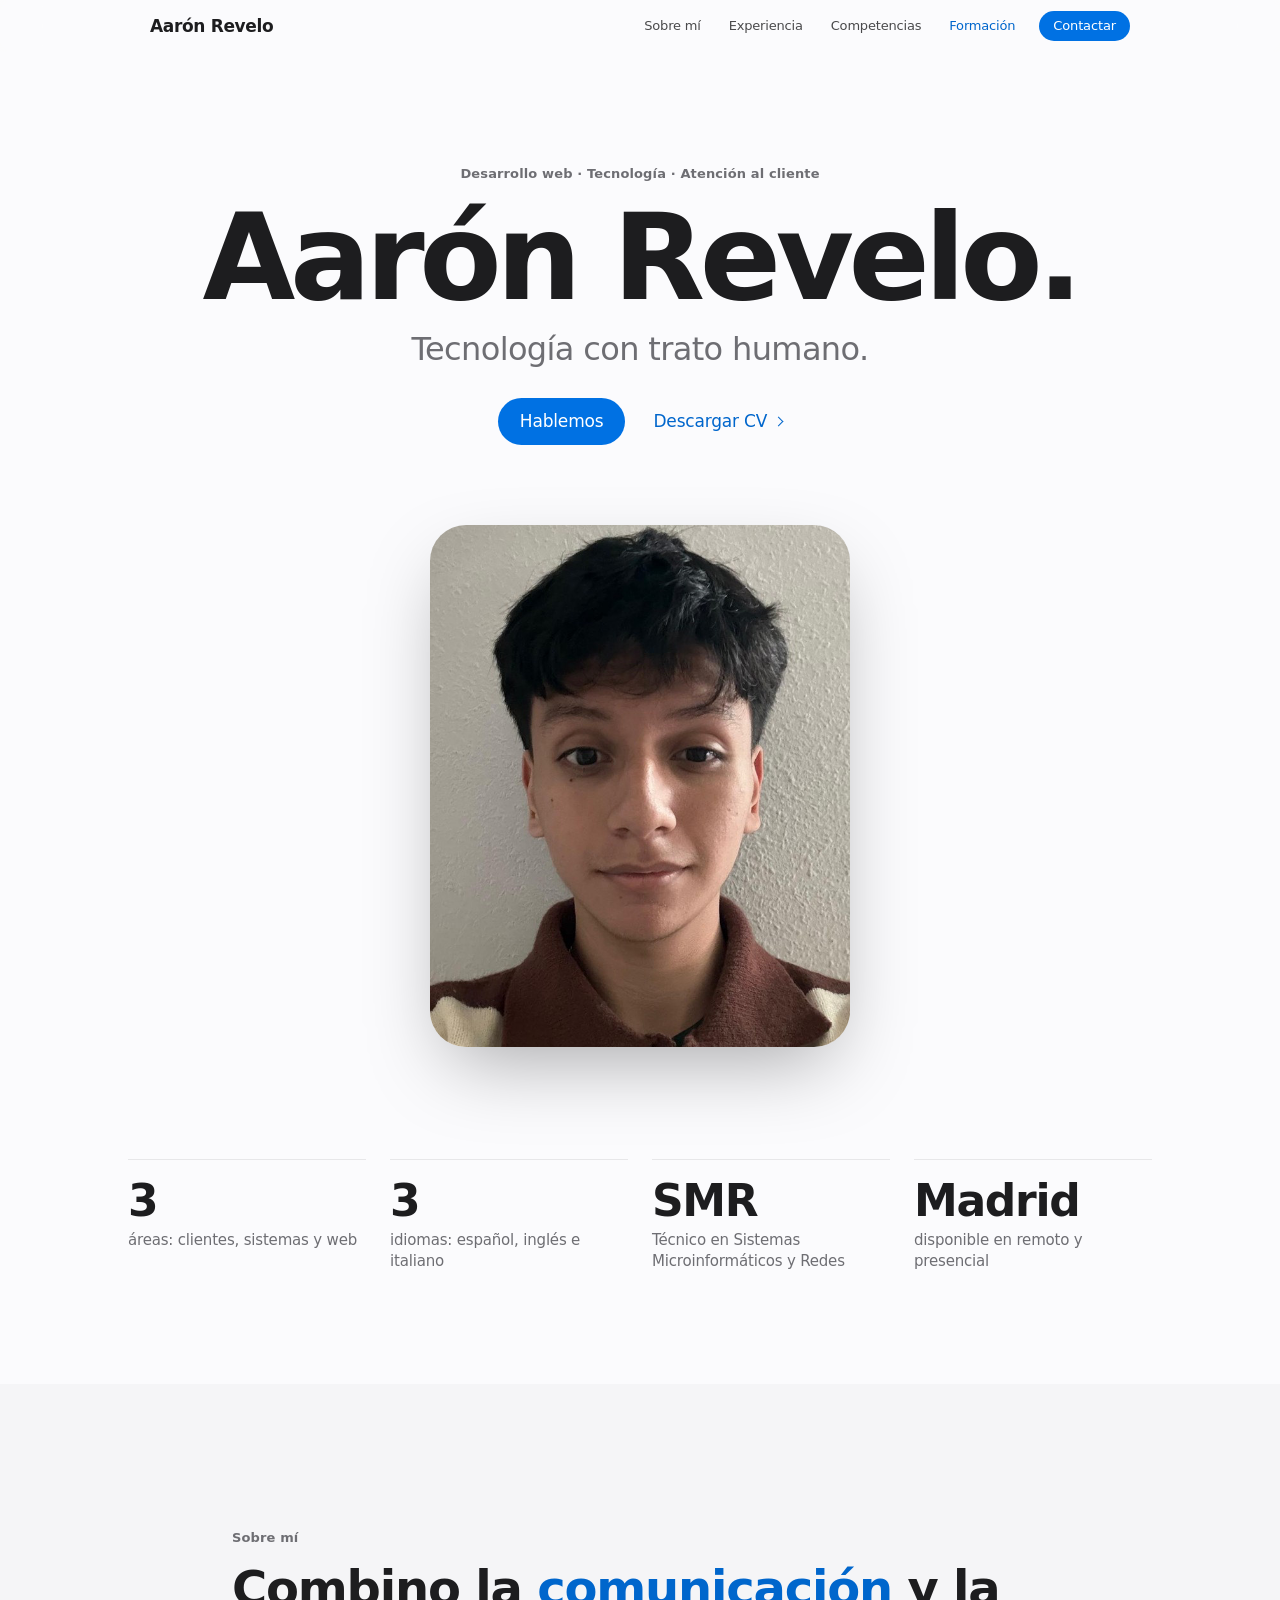
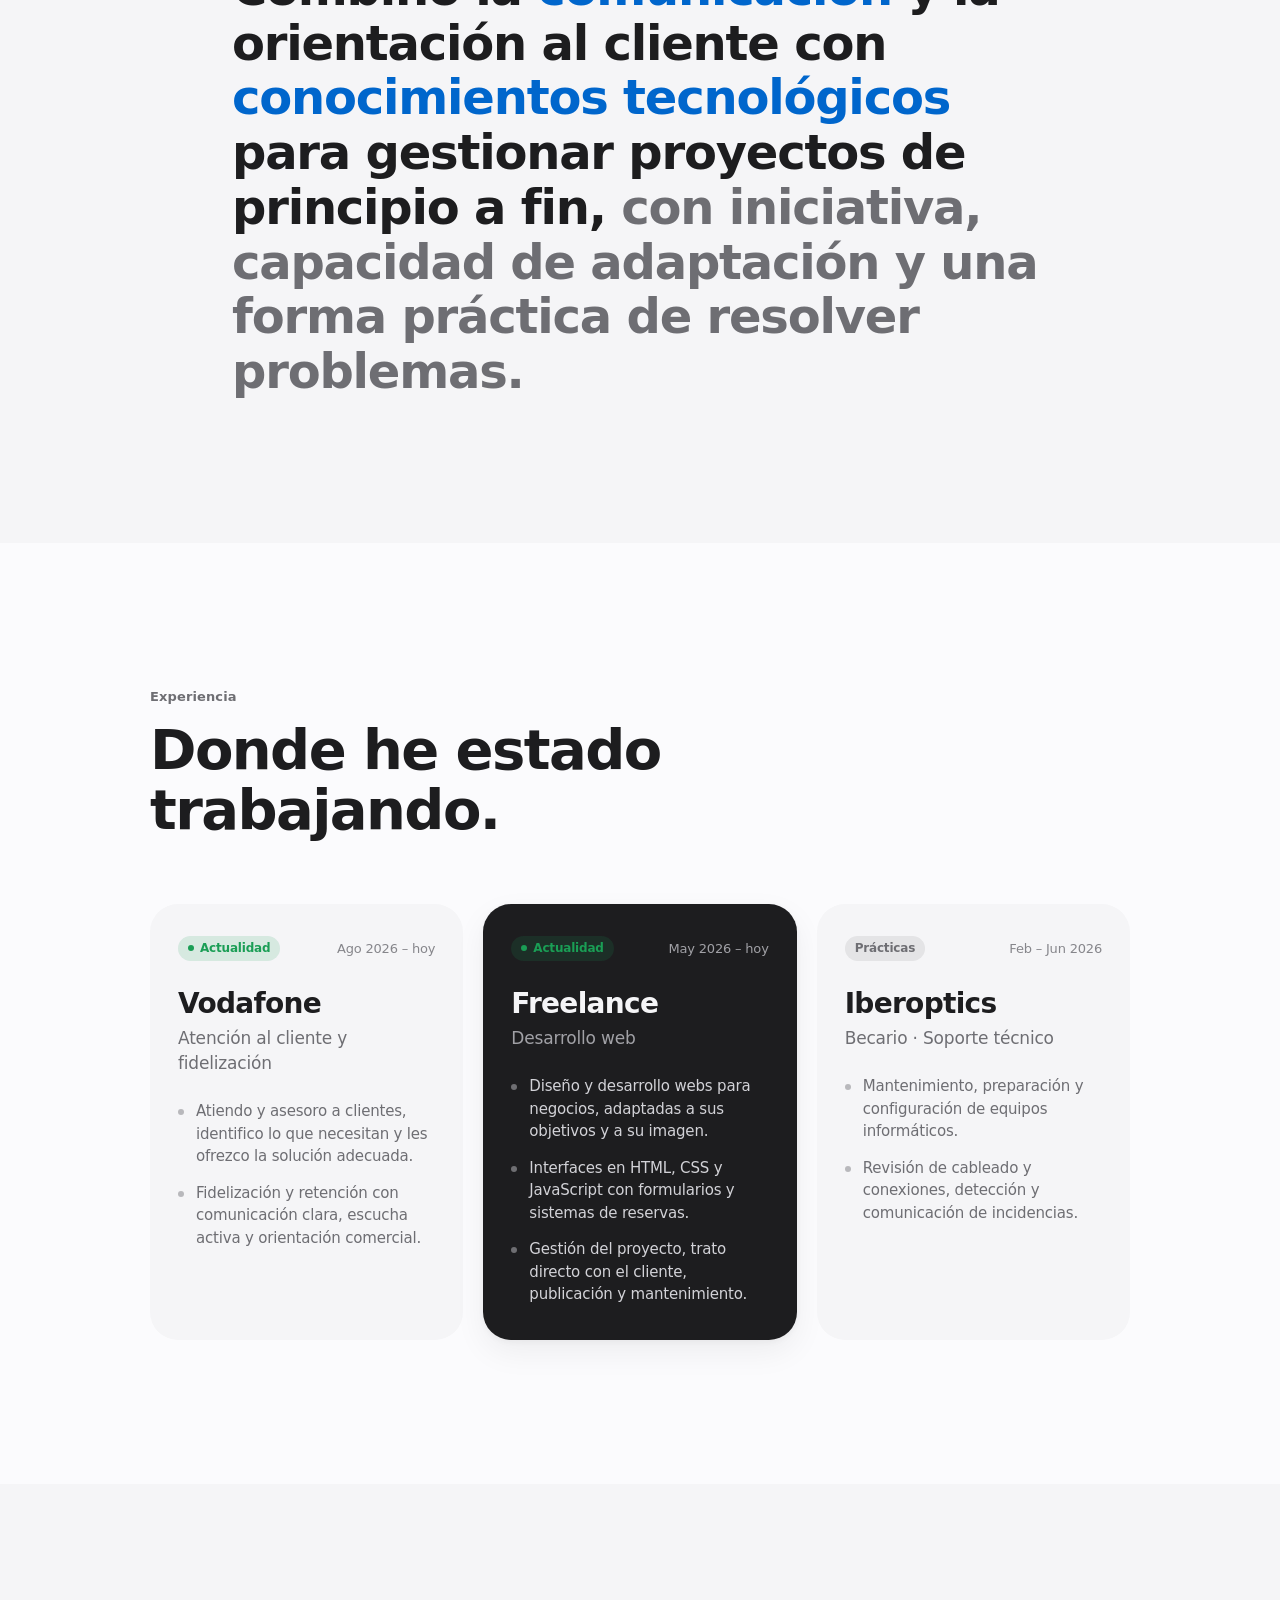
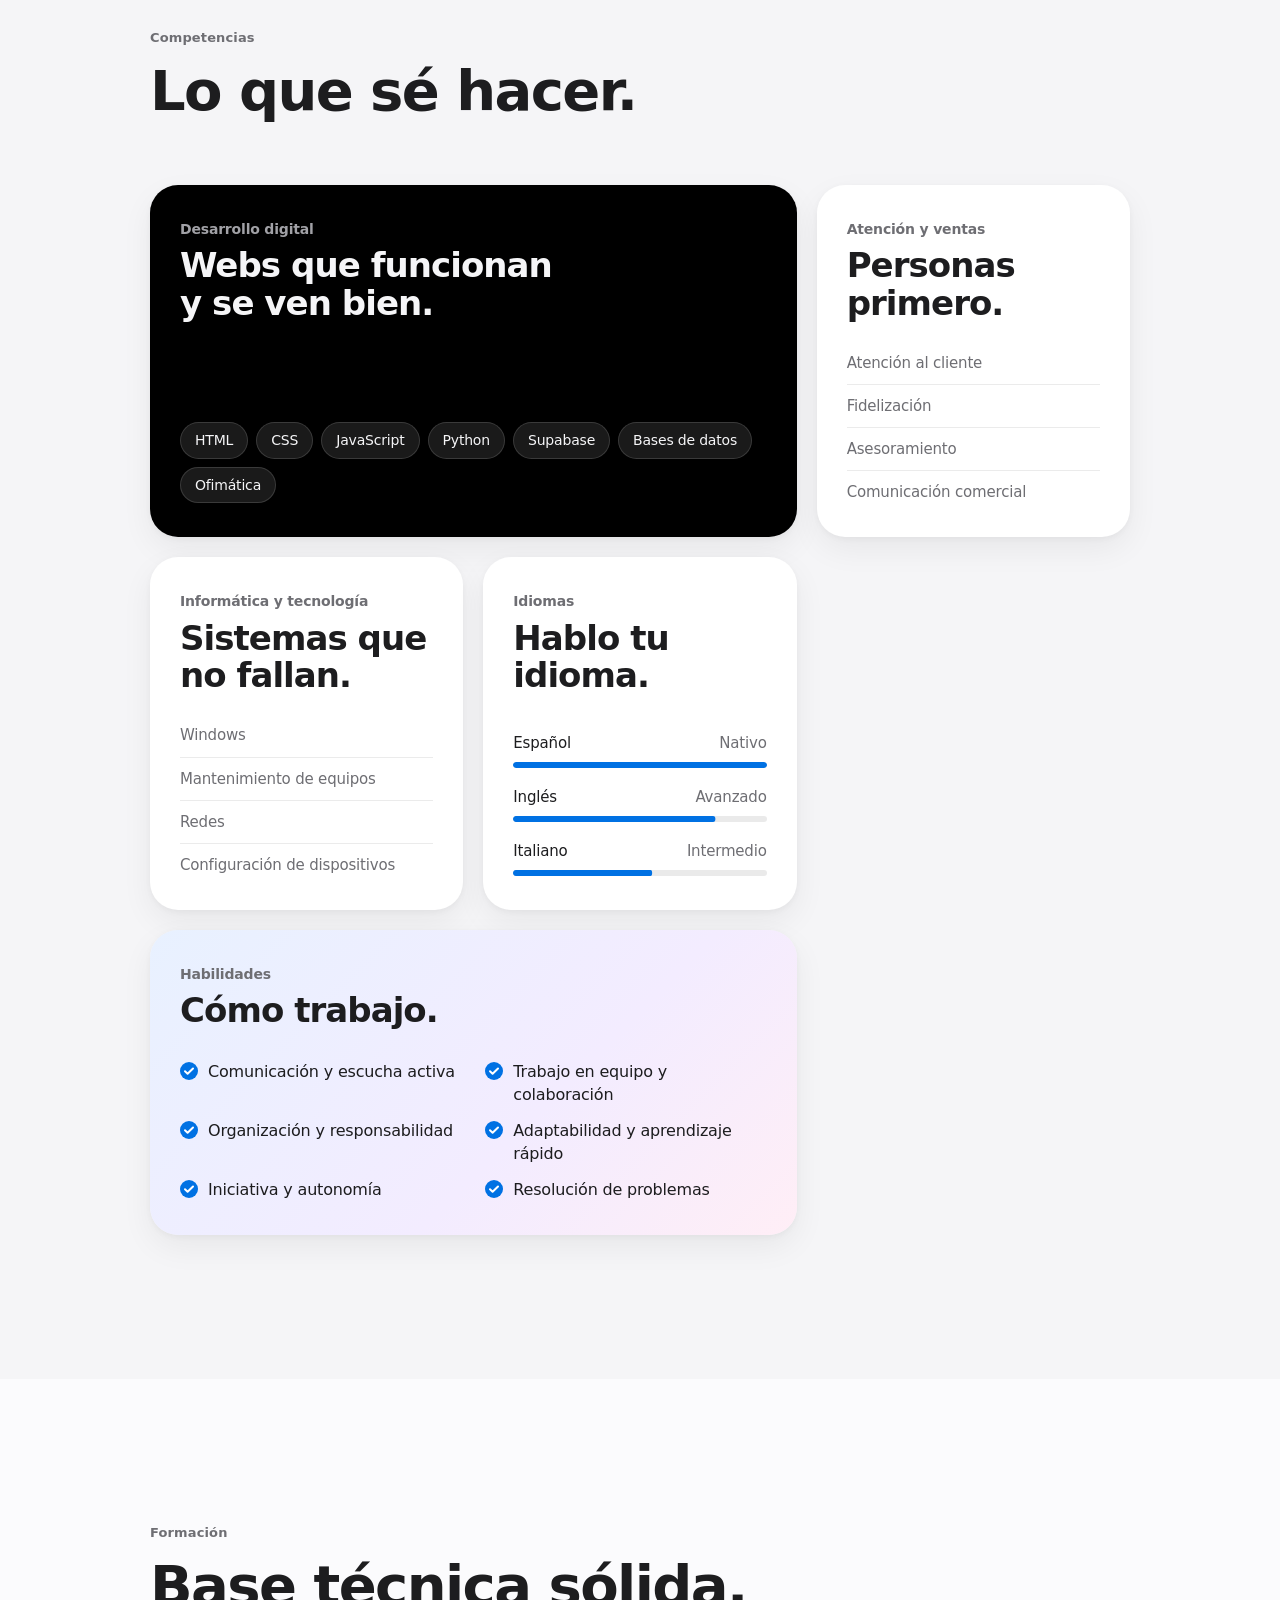
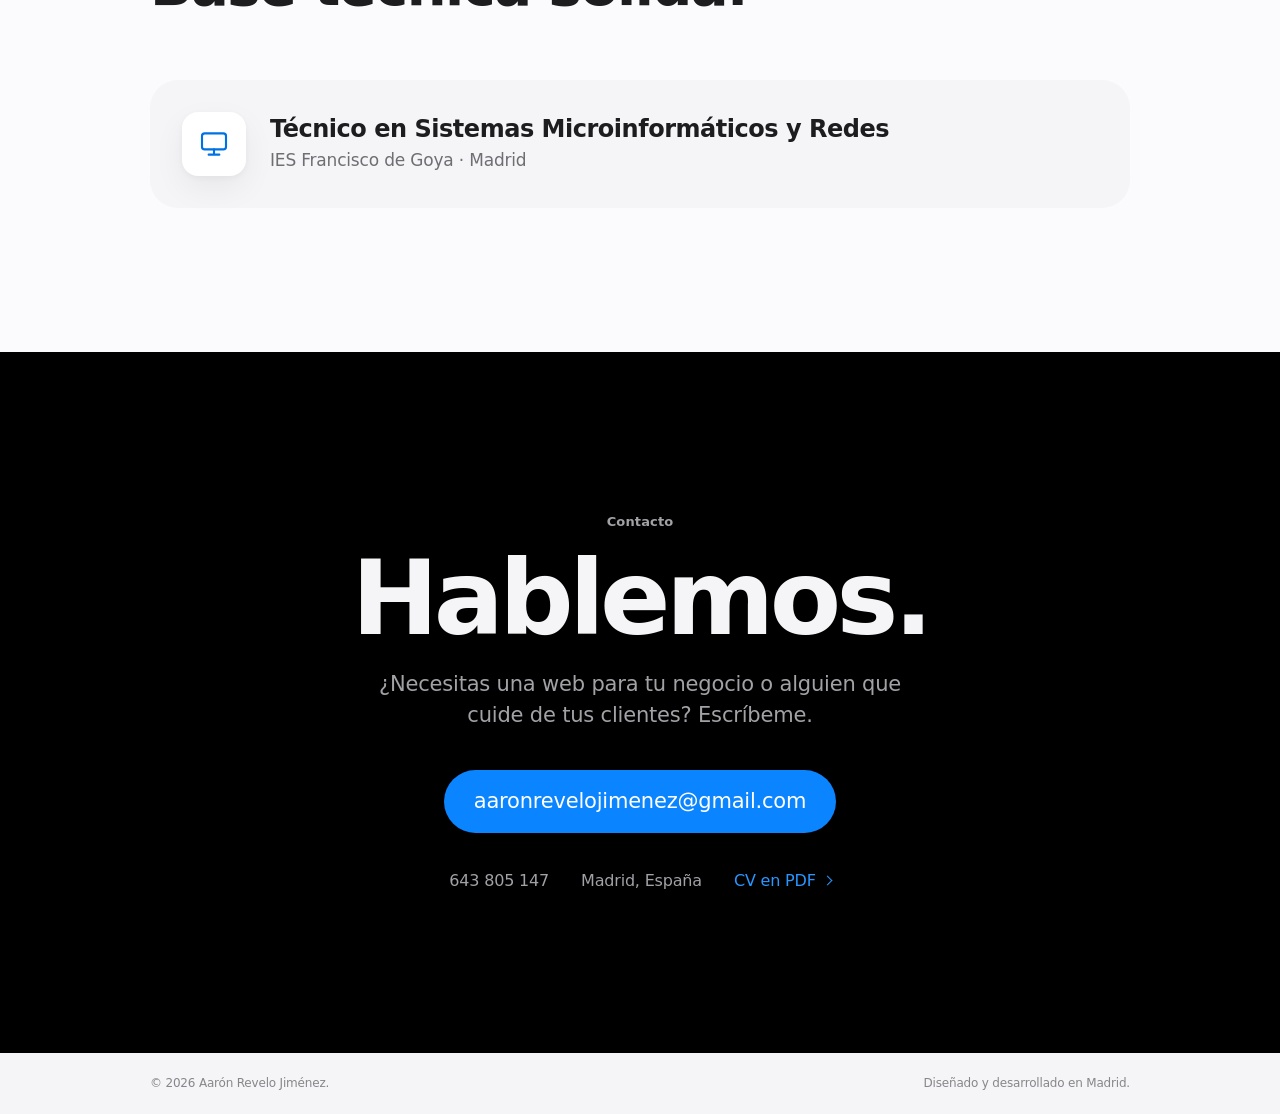
==== index.html @ 644ee616 "Portfolio personal estilo Apple Co-Authored-By: Claude Opus 5.5 <noreply@anthropic.com>" ====
<!doctype html>
<html lang="es">
<head>
  <meta charset="utf-8">
  <meta name="viewport" content="width=device-width, initial-scale=1, viewport-fit=cover">
  <title>Aarón Revelo Jiménez</title>
  <meta name="description" content="Portfolio de Aarón Revelo Jiménez: desarrollo web, tecnología y atención al cliente en Madrid.">
  <meta name="theme-color" content="#fbfbfd" media="(prefers-color-scheme: light)">
  <meta name="theme-color" content="#000000" media="(prefers-color-scheme: dark)">
  <meta property="og:title" content="Aarón Revelo Jiménez">
  <meta property="og:description" content="Desarrollo web, tecnología y atención al cliente. Madrid.">
  <meta property="og:image" content="assets/aaron.jpg">
  <link rel="icon" href="data:image/svg+xml,%3Csvg xmlns='http://www.w3.org/2000/svg' viewBox='0 0 64 64'%3E%3Crect width='64' height='64' rx='16' fill='%231d1d1f'/%3E%3Ctext x='32' y='43' font-family='-apple-system,Helvetica,Arial' font-size='30' font-weight='600' fill='white' text-anchor='middle'%3EA%3C/text%3E%3C/svg%3E">
  <link rel="stylesheet" href="style.css">
</head>
<body>

  <header class="nav" id="nav">
    <div class="nav__inner">
      <a href="#top" class="nav__brand">Aarón Revelo</a>
      <nav class="nav__links" aria-label="Secciones">
        <a href="#sobre-mi">Sobre mí</a>
        <a href="#experiencia">Experiencia</a>
        <a href="#competencias">Competencias</a>
        <a href="#formacion">Formación</a>
      </nav>
      <a href="#contacto" class="pill pill--small">Contactar</a>
    </div>
  </header>

  <main id="top">

    <!-- HERO -->
    <section class="hero">
      <p class="eyebrow reveal">Desarrollo web · Tecnología · Atención al cliente</p>
      <h1 class="hero__title reveal">Aarón Revelo.</h1>
      <p class="hero__lead reveal">Tecnología con trato humano.</p>
      <div class="hero__ctas reveal">
        <a href="#contacto" class="pill">Hablemos</a>
        <a href="CV_Aaron_Revelo_Jimenez.pdf" class="link-chevron" download>Descargar CV</a>
      </div>
      <figure class="hero__portrait reveal">
        <img src="assets/aaron.jpg" alt="Retrato de Aarón Revelo Jiménez" width="660" height="896">
      </figure>
    </section>

    <!-- QUICK FACTS -->
    <section class="facts" aria-label="En resumen">
      <div class="facts__grid">
        <div class="fact reveal"><span class="fact__value">3</span><span class="fact__label">áreas: clientes, sistemas y web</span></div>
        <div class="fact reveal"><span class="fact__value">3</span><span class="fact__label">idiomas: español, inglés e italiano</span></div>
        <div class="fact reveal"><span class="fact__value">SMR</span><span class="fact__label">Técnico en Sistemas Microinformáticos y Redes</span></div>
        <div class="fact reveal"><span class="fact__value">Madrid</span><span class="fact__label">disponible en remoto y presencial</span></div>
      </div>
    </section>

    <!-- ABOUT -->
    <section class="section section--light" id="sobre-mi">
      <div class="container narrow">
        <p class="eyebrow reveal">Sobre mí</p>
        <p class="statement reveal">
          Combino la <span class="hl">comunicación</span> y la orientación al cliente con
          <span class="hl">conocimientos tecnológicos</span> para gestionar proyectos
          de principio a fin, <span class="muted">con iniciativa, capacidad de adaptación y una forma práctica de resolver problemas.</span>
        </p>
      </div>
    </section>

    <!-- EXPERIENCE -->
    <section class="section" id="experiencia">
      <div class="container">
        <header class="section__head">
          <p class="eyebrow reveal">Experiencia</p>
          <h2 class="section__title reveal">Donde he estado trabajando.</h2>
        </header>

        <div class="cards">
          <article class="card reveal">
            <div class="card__top">
              <span class="badge badge--live">Actualidad</span>
              <span class="card__date">Ago 2026 – hoy</span>
            </div>
            <h3 class="card__company">Vodafone</h3>
            <p class="card__role">Atención al cliente y fidelización</p>
            <ul class="card__list">
              <li>Atiendo y asesoro a clientes, identifico lo que necesitan y les ofrezco la solución adecuada.</li>
              <li>Fidelización y retención con comunicación clara, escucha activa y orientación comercial.</li>
            </ul>
          </article>

          <article class="card card--dark reveal">
            <div class="card__top">
              <span class="badge badge--live">Actualidad</span>
              <span class="card__date">May 2026 – hoy</span>
            </div>
            <h3 class="card__company">Freelance</h3>
            <p class="card__role">Desarrollo web</p>
            <ul class="card__list">
              <li>Diseño y desarrollo webs para negocios, adaptadas a sus objetivos y a su imagen.</li>
              <li>Interfaces en HTML, CSS y JavaScript con formularios y sistemas de reservas.</li>
              <li>Gestión del proyecto, trato directo con el cliente, publicación y mantenimiento.</li>
            </ul>
          </article>

          <article class="card reveal">
            <div class="card__top">
              <span class="badge">Prácticas</span>
              <span class="card__date">Feb – Jun 2026</span>
            </div>
            <h3 class="card__company">Iberoptics</h3>
            <p class="card__role">Becario · Soporte técnico</p>
            <ul class="card__list">
              <li>Mantenimiento, preparación y configuración de equipos informáticos.</li>
              <li>Revisión de cableado y conexiones, detección y comunicación de incidencias.</li>
            </ul>
          </article>
        </div>
      </div>
    </section>

    <!-- SKILLS BENTO -->
    <section class="section section--light" id="competencias">
      <div class="container">
        <header class="section__head">
          <p class="eyebrow reveal">Competencias</p>
          <h2 class="section__title reveal">Lo que sé hacer.</h2>
        </header>

        <div class="bento">
          <div class="tile tile--wide tile--dark reveal">
            <p class="tile__kicker">Desarrollo digital</p>
            <h3 class="tile__title">Webs que funcionan<br>y se ven bien.</h3>
            <ul class="chips">
              <li>HTML</li><li>CSS</li><li>JavaScript</li><li>Python</li><li>Supabase</li><li>Bases de datos</li><li>Ofimática</li>
            </ul>
          </div>

          <div class="tile reveal">
            <p class="tile__kicker">Atención y ventas</p>
            <h3 class="tile__title">Personas primero.</h3>
            <ul class="plain">
              <li>Atención al cliente</li><li>Fidelización</li><li>Asesoramiento</li><li>Comunicación comercial</li>
            </ul>
          </div>

          <div class="tile reveal">
            <p class="tile__kicker">Informática y tecnología</p>
            <h3 class="tile__title">Sistemas que no fallan.</h3>
            <ul class="plain">
              <li>Windows</li><li>Mantenimiento de equipos</li><li>Redes</li><li>Configuración de dispositivos</li>
            </ul>
          </div>

          <div class="tile reveal">
            <p class="tile__kicker">Idiomas</p>
            <h3 class="tile__title">Hablo tu idioma.</h3>
            <div class="langs">
              <div class="lang"><div class="lang__row"><span>Español</span><span class="muted">Nativo</span></div><div class="meter"><span style="--v:1"></span></div></div>
              <div class="lang"><div class="lang__row"><span>Inglés</span><span class="muted">Avanzado</span></div><div class="meter"><span style="--v:.8"></span></div></div>
              <div class="lang"><div class="lang__row"><span>Italiano</span><span class="muted">Intermedio</span></div><div class="meter"><span style="--v:.55"></span></div></div>
            </div>
          </div>

          <div class="tile tile--wide tile--accent reveal">
            <p class="tile__kicker">Habilidades</p>
            <h3 class="tile__title">Cómo trabajo.</h3>
            <ul class="skills">
              <li>Comunicación y escucha activa</li>
              <li>Trabajo en equipo y colaboración</li>
              <li>Organización y responsabilidad</li>
              <li>Adaptabilidad y aprendizaje rápido</li>
              <li>Iniciativa y autonomía</li>
              <li>Resolución de problemas</li>
            </ul>
          </div>
        </div>
      </div>
    </section>

    <!-- EDUCATION -->
    <section class="section" id="formacion">
      <div class="container">
        <header class="section__head">
          <p class="eyebrow reveal">Formación</p>
          <h2 class="section__title reveal">Base técnica sólida.</h2>
        </header>
        <div class="edu reveal">
          <div class="edu__icon" aria-hidden="true">
            <svg viewBox="0 0 24 24" fill="none" stroke="currentColor" stroke-width="1.6" stroke-linecap="round" stroke-linejoin="round"><rect x="3" y="4" width="18" height="12" rx="2"/><path d="M8 20h8M12 16v4"/></svg>
          </div>
          <div>
            <h3 class="edu__title">Técnico en Sistemas Microinformáticos y Redes</h3>
            <p class="edu__place">IES Francisco de Goya · Madrid</p>
          </div>
        </div>
      </div>
    </section>

    <!-- CONTACT -->
    <section class="contact" id="contacto">
      <div class="container narrow center">
        <p class="eyebrow reveal">Contacto</p>
        <h2 class="contact__title reveal">Hablemos.</h2>
        <p class="contact__lead reveal">¿Necesitas una web para tu negocio o alguien que cuide de tus clientes? Escríbeme.</p>
        <div class="contact__ctas reveal">
          <a href="mailto:aaronrevelojimenez@gmail.com" class="pill pill--large">aaronrevelojimenez@gmail.com</a>
        </div>
        <ul class="contact__meta reveal">
          <li><a href="tel:+34643805147">643 805 147</a></li>
          <li>Madrid, España</li>
          <li><a href="CV_Aaron_Revelo_Jimenez.pdf" class="link-chevron" download>CV en PDF</a></li>
        </ul>
      </div>
    </section>
  </main>

  <footer class="footer">
    <div class="container footer__inner">
      <span>© <span id="year">2026</span> Aarón Revelo Jiménez.</span>
      <span>Diseñado y desarrollado en Madrid.</span>
    </div>
  </footer>

  <script src="script.js"></script>
</body>
</html>
---- style.css ----
/* ==========================================================
   Aarón Revelo — Portfolio
   Apple-inspired: system type, tight display tracking,
   translucent chrome, generous whitespace, calm motion.
   ========================================================== */

:root {
  --bg: #fbfbfd;
  --bg-alt: #f5f5f7;
  --surface: #ffffff;
  --text: #1d1d1f;
  --text-2: #6e6e73;
  --text-3: #86868b;
  --line: rgba(0, 0, 0, 0.08);
  --accent: #0071e3;
  --accent-hover: #0077ed;
  --accent-text: #0066cc;
  --live: #1a9e55;
  --dark: #000000;
  --dark-surface: #1d1d1f;
  --dark-text: #f5f5f7;
  --nav-bg: rgba(251, 251, 253, 0.72);
  --shadow: 0 2px 6px rgba(0, 0, 0, 0.04), 0 12px 32px rgba(0, 0, 0, 0.06);
  --radius-lg: 28px;
  --radius-md: 18px;
  --ease-out: cubic-bezier(0.22, 1, 0.36, 1);
  --gutter: clamp(16px, 4vw, 22px);
  color-scheme: light;
}

@media (prefers-color-scheme: dark) {
  :root {
    --bg: #000000;
    --bg-alt: #0b0b0c;
    --surface: #161617;
    --text: #f5f5f7;
    --text-2: #a1a1a6;
    --text-3: #86868b;
    --line: rgba(255, 255, 255, 0.1);
    --accent: #0a84ff;
    --accent-hover: #2b95ff;
    --accent-text: #2997ff;
    --live: #30d158;
    --dark-surface: #1c1c1e;
    --nav-bg: rgba(0, 0, 0, 0.68);
    --shadow: 0 0 0 1px rgba(255, 255, 255, 0.06);
    color-scheme: dark;
  }
}

*,
*::before,
*::after { box-sizing: border-box; }

html {
  scroll-behavior: smooth;
  scroll-padding-top: 64px;
  -webkit-text-size-adjust: 100%;
}

body {
  margin: 0;
  background: var(--bg);
  color: var(--text);
  font: 400 1.0625rem/1.47 -apple-system, BlinkMacSystemFont, "SF Pro Text", "Segoe UI Variable Text", "Segoe UI", system-ui, "Helvetica Neue", Arial, sans-serif;
  letter-spacing: -0.011em;
  -webkit-font-smoothing: antialiased;
  -moz-osx-font-smoothing: grayscale;
  -webkit-tap-highlight-color: transparent;
  overflow-x: hidden;
}

img { display: block; max-width: 100%; height: auto; }
a { color: inherit; text-decoration: none; }
ul { margin: 0; padding: 0; list-style: none; }
h1, h2, h3, p { margin: 0; }

.container { width: 100%; max-width: 1024px; margin: 0 auto; padding: 0 var(--gutter); }
.narrow { max-width: 860px; }
.center { text-align: center; }
.muted { color: var(--text-2); }

/* ---------- Typography ---------- */
.eyebrow {
  font-size: 0.8125rem;
  font-weight: 600;
  letter-spacing: 0.01em;
  color: var(--text-2);
  margin-bottom: 14px;
}

.section__title {
  font-size: clamp(2.125rem, 5.4vw, 3.5rem);
  font-weight: 700;
  line-height: 1.07;
  letter-spacing: -0.028em;
}

/* ---------- Nav (translucent material) ---------- */
.nav {
  position: sticky;
  top: 0;
  z-index: 50;
  background: var(--nav-bg);
  -webkit-backdrop-filter: saturate(180%) blur(20px);
  backdrop-filter: saturate(180%) blur(20px);
  transition: box-shadow 300ms ease;
}
.nav.is-scrolled { box-shadow: 0 1px 0 var(--line); }

.nav__inner {
  max-width: 1024px;
  height: 52px;
  margin: 0 auto;
  padding: 0 var(--gutter);
  display: flex;
  align-items: center;
  gap: 24px;
}
.nav__brand { font-weight: 600; font-size: 1.0625rem; letter-spacing: -0.02em; margin-right: auto; }
.nav__links { display: flex; gap: 28px; }
.nav__links a {
  font-size: 0.8125rem;
  color: var(--text);
  opacity: 0.8;
  transition: opacity 200ms ease;
}
.nav__links a:hover, .nav__links a.is-active { opacity: 1; }
.nav__links a.is-active { color: var(--accent-text); }

@media (max-width: 720px) {
  .nav__links { display: none; }
}

/* ---------- Buttons ---------- */
.pill {
  display: inline-flex;
  align-items: center;
  justify-content: center;
  min-height: 44px;
  padding: 11px 22px;
  border-radius: 980px;
  background: var(--accent);
  color: #fff;
  font-size: 1.0625rem;
  font-weight: 400;
  letter-spacing: -0.01em;
  transition: background-color 200ms ease, transform 120ms ease-out;
  user-select: none;
  -webkit-user-select: none;
  touch-action: manipulation;
}
.pill:hover { background: var(--accent-hover); }
.pill:active { transform: scale(0.97); transition-duration: 60ms; }
.pill--small { min-height: 30px; padding: 5px 14px; font-size: 0.8125rem; }
.pill--large {
  font-size: clamp(1rem, 2.6vw, 1.3125rem);
  padding: 16px 30px;
  max-width: 100%;
  overflow-wrap: anywhere;
}

.link-chevron {
  color: var(--accent-text);
  font-size: 1.0625rem;
  display: inline-flex;
  align-items: center;
  gap: 2px;
}
.link-chevron::after {
  content: "";
  width: 7px;
  height: 7px;
  border-right: 1.6px solid currentColor;
  border-top: 1.6px solid currentColor;
  transform: rotate(45deg);
  margin-left: 6px;
  transition: transform 200ms var(--ease-out);
}
.link-chevron:hover { text-decoration: underline; }
.link-chevron:hover::after { transform: translateX(3px) rotate(45deg); }

:focus-visible { outline: 3px solid var(--accent); outline-offset: 3px; border-radius: 6px; }

/* ---------- Hero ---------- */
.hero {
  text-align: center;
  padding: clamp(56px, 11vw, 112px) var(--gutter) 0;
  max-width: 1024px;
  margin: 0 auto;
}
.hero__title {
  font-size: clamp(3.25rem, 12vw, 7.5rem);
  font-weight: 700;
  line-height: 1.02;
  letter-spacing: -0.045em;
}
.hero__lead {
  margin-top: 10px;
  font-size: clamp(1.375rem, 3.4vw, 2rem);
  font-weight: 500;
  line-height: 1.2;
  letter-spacing: -0.02em;
  color: var(--text-2);
}
.hero__ctas {
  margin-top: 30px;
  display: flex;
  gap: 28px;
  align-items: center;
  justify-content: center;
  flex-wrap: wrap;
}
.hero__portrait {
  margin: clamp(48px, 8vw, 80px) auto 0;
  width: min(420px, 78vw);
  aspect-ratio: 660 / 820;
  border-radius: 36px;
  overflow: hidden;
  box-shadow: 0 30px 80px -20px rgba(0, 0, 0, 0.35);
  background: var(--bg-alt);
}
.hero__portrait img { width: 100%; height: 100%; object-fit: cover; object-position: 50% 30%; }

/* ---------- Facts ---------- */
.facts { padding: clamp(64px, 10vw, 112px) var(--gutter); }
.facts__grid {
  max-width: 1024px;
  margin: 0 auto;
  display: grid;
  grid-template-columns: repeat(4, 1fr);
  gap: 24px;
}
.fact { display: flex; flex-direction: column; gap: 6px; padding-top: 18px; border-top: 1px solid var(--line); }
.fact__value {
  font-size: clamp(2rem, 4.4vw, 2.75rem);
  font-weight: 700;
  letter-spacing: -0.03em;
  line-height: 1.05;
}
.fact__label { font-size: 0.9375rem; color: var(--text-2); line-height: 1.4; }

@media (max-width: 760px) {
  .facts__grid { grid-template-columns: repeat(2, 1fr); gap: 28px 20px; }
}

/* ---------- Sections ---------- */
.section { padding: clamp(80px, 13vw, 144px) 0; }
.section--light { background: var(--bg-alt); }
.section__head { margin-bottom: clamp(40px, 6vw, 64px); max-width: 720px; }

.statement {
  font-size: clamp(1.75rem, 4.6vw, 3rem);
  font-weight: 600;
  line-height: 1.14;
  letter-spacing: -0.025em;
}
.statement .hl { color: var(--accent-text); }

/* ---------- Experience cards ---------- */
.cards {
  display: grid;
  grid-template-columns: repeat(3, 1fr);
  gap: 20px;
}
.card {
  background: var(--surface);
  border-radius: var(--radius-lg);
  padding: 32px 28px 34px;
  box-shadow: var(--shadow);
  display: flex;
  flex-direction: column;
}
.section:not(.section--light) .card:not(.card--dark) { background: var(--bg-alt); box-shadow: none; }
.card--dark { background: var(--dark-surface) !important; color: var(--dark-text); }
.card--dark .card__role, .card--dark .card__date { color: #a1a1a6; }
.card--dark .card__list li { color: #d2d2d7; }

.card__top { display: flex; justify-content: space-between; align-items: center; gap: 12px; margin-bottom: 28px; }
.card__date { font-size: 0.8125rem; color: var(--text-3); }
.card__company { font-size: 1.75rem; font-weight: 700; letter-spacing: -0.025em; line-height: 1.1; }
.card__role { margin-top: 6px; font-size: 1.0625rem; color: var(--text-2); }
.card__list { margin-top: 24px; display: grid; gap: 14px; }
.card__list li {
  position: relative;
  padding-left: 18px;
  font-size: 0.9375rem;
  line-height: 1.5;
  color: var(--text-2);
}
.card__list li::before {
  content: "";
  position: absolute;
  left: 0;
  top: 0.62em;
  width: 6px;
  height: 6px;
  border-radius: 50%;
  background: currentColor;
  opacity: 0.45;
}

.badge {
  font-size: 0.75rem;
  font-weight: 600;
  padding: 4px 10px;
  border-radius: 980px;
  background: color-mix(in srgb, var(--text) 8%, transparent);
  color: var(--text-2);
}
.card--dark .badge { background: rgba(255, 255, 255, 0.12); color: #d2d2d7; }
.badge--live { display: inline-flex; align-items: center; gap: 6px; color: var(--live) !important; background: color-mix(in srgb, var(--live) 14%, transparent) !important; }
.badge--live::before {
  content: "";
  width: 6px; height: 6px; border-radius: 50%;
  background: currentColor;
}

@media (max-width: 900px) {
  .cards { grid-template-columns: 1fr; max-width: 560px; }
}

/* ---------- Bento ---------- */
.bento {
  display: grid;
  grid-template-columns: repeat(3, 1fr);
  gap: 20px;
}
.tile {
  background: var(--surface);
  border-radius: var(--radius-lg);
  padding: 34px 30px;
  box-shadow: var(--shadow);
  min-height: 300px;
  display: flex;
  flex-direction: column;
}
.tile--wide { grid-column: span 2; }
.tile--dark { background: #000; color: #f5f5f7; }
.tile--dark .tile__kicker { color: #a1a1a6; }
@media (prefers-color-scheme: dark) {
  .tile--dark { background: linear-gradient(160deg, #1c1c1e, #0a0a0b); }
}
.tile--accent {
  background: linear-gradient(135deg, #e8f1ff 0%, #f3ecff 60%, #ffeef6 100%);
}
@media (prefers-color-scheme: dark) {
  .tile--accent { background: linear-gradient(135deg, #0d1a2e 0%, #1a1230 60%, #2a1020 100%); }
}

.tile__kicker { font-size: 0.875rem; font-weight: 600; color: var(--text-2); }
.tile__title {
  margin-top: 8px;
  font-size: clamp(1.625rem, 3vw, 2.125rem);
  font-weight: 700;
  line-height: 1.1;
  letter-spacing: -0.028em;
}

.chips { margin-top: auto; padding-top: 34px; display: flex; flex-wrap: wrap; gap: 8px; }
.chips li {
  font-size: 0.875rem;
  padding: 7px 14px;
  border-radius: 980px;
  background: rgba(255, 255, 255, 0.1);
  border: 1px solid rgba(255, 255, 255, 0.14);
  color: #f5f5f7;
}

.plain { margin-top: auto; padding-top: 30px; display: grid; gap: 10px; }
.plain li {
  font-size: 0.9375rem;
  color: var(--text-2);
  padding-bottom: 10px;
  border-bottom: 1px solid var(--line);
}
.plain li:last-child { border-bottom: 0; padding-bottom: 0; }

.langs { margin-top: auto; padding-top: 30px; display: grid; gap: 18px; }
.lang__row { display: flex; justify-content: space-between; font-size: 0.9375rem; margin-bottom: 8px; }
.meter { height: 6px; border-radius: 6px; background: color-mix(in srgb, var(--text) 9%, transparent); overflow: hidden; }
.meter span {
  display: block;
  height: 100%;
  width: 100%;
  border-radius: inherit;
  background: var(--accent);
  transform-origin: left center;
  transform: scaleX(0);
  transition: transform 1100ms var(--ease-out) 250ms;
}
.is-visible .meter span { transform: scaleX(var(--v)); }

.skills {
  margin-top: auto;
  padding-top: 30px;
  display: grid;
  grid-template-columns: repeat(2, 1fr);
  gap: 12px 24px;
}
.skills li {
  font-size: 1rem;
  font-weight: 500;
  display: flex;
  align-items: flex-start;
  gap: 10px;
}
.skills li::before {
  content: "";
  flex: none;
  width: 18px;
  height: 18px;
  margin-top: 2px;
  border-radius: 50%;
  background: var(--accent) url("data:image/svg+xml,%3Csvg xmlns='http://www.w3.org/2000/svg' viewBox='0 0 18 18'%3E%3Cpath d='M5 9.3l2.6 2.5L13 6.5' fill='none' stroke='white' stroke-width='2' stroke-linecap='round' stroke-linejoin='round'/%3E%3C/svg%3E") center/100% no-repeat;
}

@media (max-width: 900px) {
  .bento { grid-template-columns: 1fr 1fr; }
  .tile--wide { grid-column: span 2; }
}
@media (max-width: 620px) {
  .bento { grid-template-columns: 1fr; }
  .tile--wide { grid-column: auto; }
  .tile { min-height: 0; padding: 30px 24px; }
  .skills { grid-template-columns: 1fr; }
}

/* ---------- Education ---------- */
.edu {
  display: flex;
  align-items: center;
  gap: 24px;
  padding: 32px;
  border-radius: var(--radius-lg);
  background: var(--bg-alt);
}
.edu__icon {
  flex: none;
  width: 64px;
  height: 64px;
  border-radius: 16px;
  background: var(--surface);
  color: var(--accent);
  display: grid;
  place-items: center;
  box-shadow: var(--shadow);
}
.edu__icon svg { width: 32px; height: 32px; }
.edu__title { font-size: clamp(1.25rem, 2.6vw, 1.5rem); font-weight: 700; letter-spacing: -0.02em; line-height: 1.2; }
.edu__place { margin-top: 4px; color: var(--text-2); }
@media (max-width: 520px) { .edu { flex-direction: column; align-items: flex-start; padding: 26px 22px; } }

/* ---------- Contact ---------- */
.contact {
  padding: clamp(96px, 14vw, 160px) 0;
  background: #000;
  color: #f5f5f7;
}
.contact .eyebrow { color: #a1a1a6; }
.contact__title {
  font-size: clamp(3.25rem, 11vw, 6.5rem);
  font-weight: 700;
  line-height: 1.02;
  letter-spacing: -0.045em;
}
.contact__lead {
  margin: 18px auto 0;
  max-width: 560px;
  font-size: clamp(1.125rem, 2.4vw, 1.3125rem);
  color: #a1a1a6;
  line-height: 1.45;
}
.contact__ctas { margin-top: 40px; }
.contact .pill { background: #0a84ff; }
.contact .pill:hover { background: #2b95ff; }
.contact__meta {
  margin-top: 36px;
  display: flex;
  justify-content: center;
  flex-wrap: wrap;
  gap: 12px 32px;
  color: #a1a1a6;
  font-size: 1rem;
}
.contact__meta a:hover { color: #f5f5f7; }
.contact .link-chevron { color: #2997ff; font-size: 1rem; }

/* ---------- Footer ---------- */
.footer {
  background: var(--bg-alt);
  padding: 22px 0 calc(22px + env(safe-area-inset-bottom));
  font-size: 0.75rem;
  color: var(--text-3);
}
.footer__inner { display: flex; justify-content: space-between; flex-wrap: wrap; gap: 8px; }

/* ---------- Motion ---------- */
.reveal {
  opacity: 0;
  transform: translateY(24px);
  transition: opacity 900ms var(--ease-out), transform 900ms var(--ease-out);
  transition-delay: var(--d, 0ms);
}
.reveal.is-visible { opacity: 1; transform: none; }
.no-js .reveal { opacity: 1; transform: none; }

@media (hover: hover) and (pointer: fine) {
  .card, .tile { transition: opacity 900ms var(--ease-out), transform 500ms var(--ease-out), box-shadow 500ms var(--ease-out); }
  .card.is-visible:hover, .tile.is-visible:hover { transform: translateY(-4px); }
}

@media (prefers-reduced-motion: reduce) {
  html { scroll-behavior: auto; }
  .reveal { transform: none !important; transition: opacity 400ms ease; }
  .meter span { transition: none; }
  .card.is-visible:hover, .tile.is-visible:hover { transform: none; }
}

@media (prefers-reduced-transparency: reduce) {
  .nav { background: var(--bg); -webkit-backdrop-filter: none; backdrop-filter: none; }
}

@media (prefers-contrast: more) {
  :root { --text-2: var(--text); --line: rgba(127, 127, 127, 0.6); }
  .card, .tile, .edu { outline: 1px solid var(--line); }
}
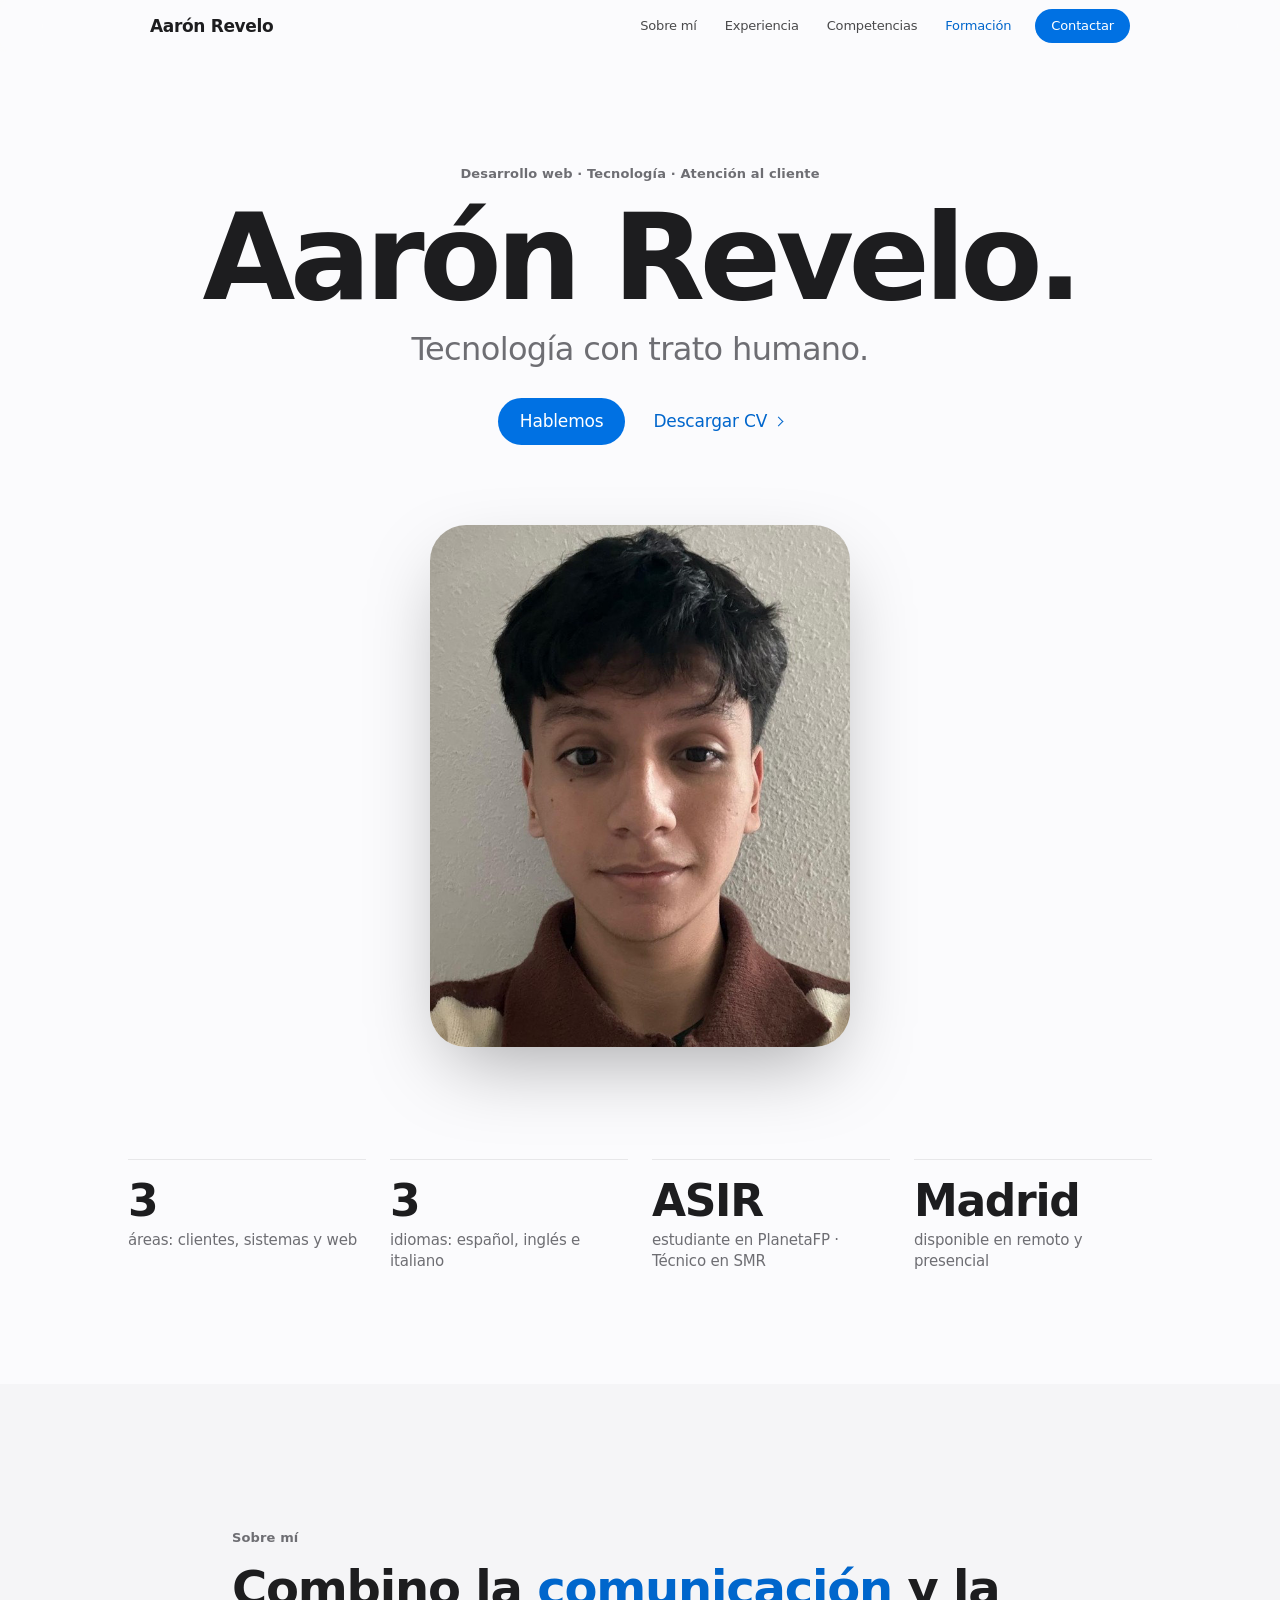
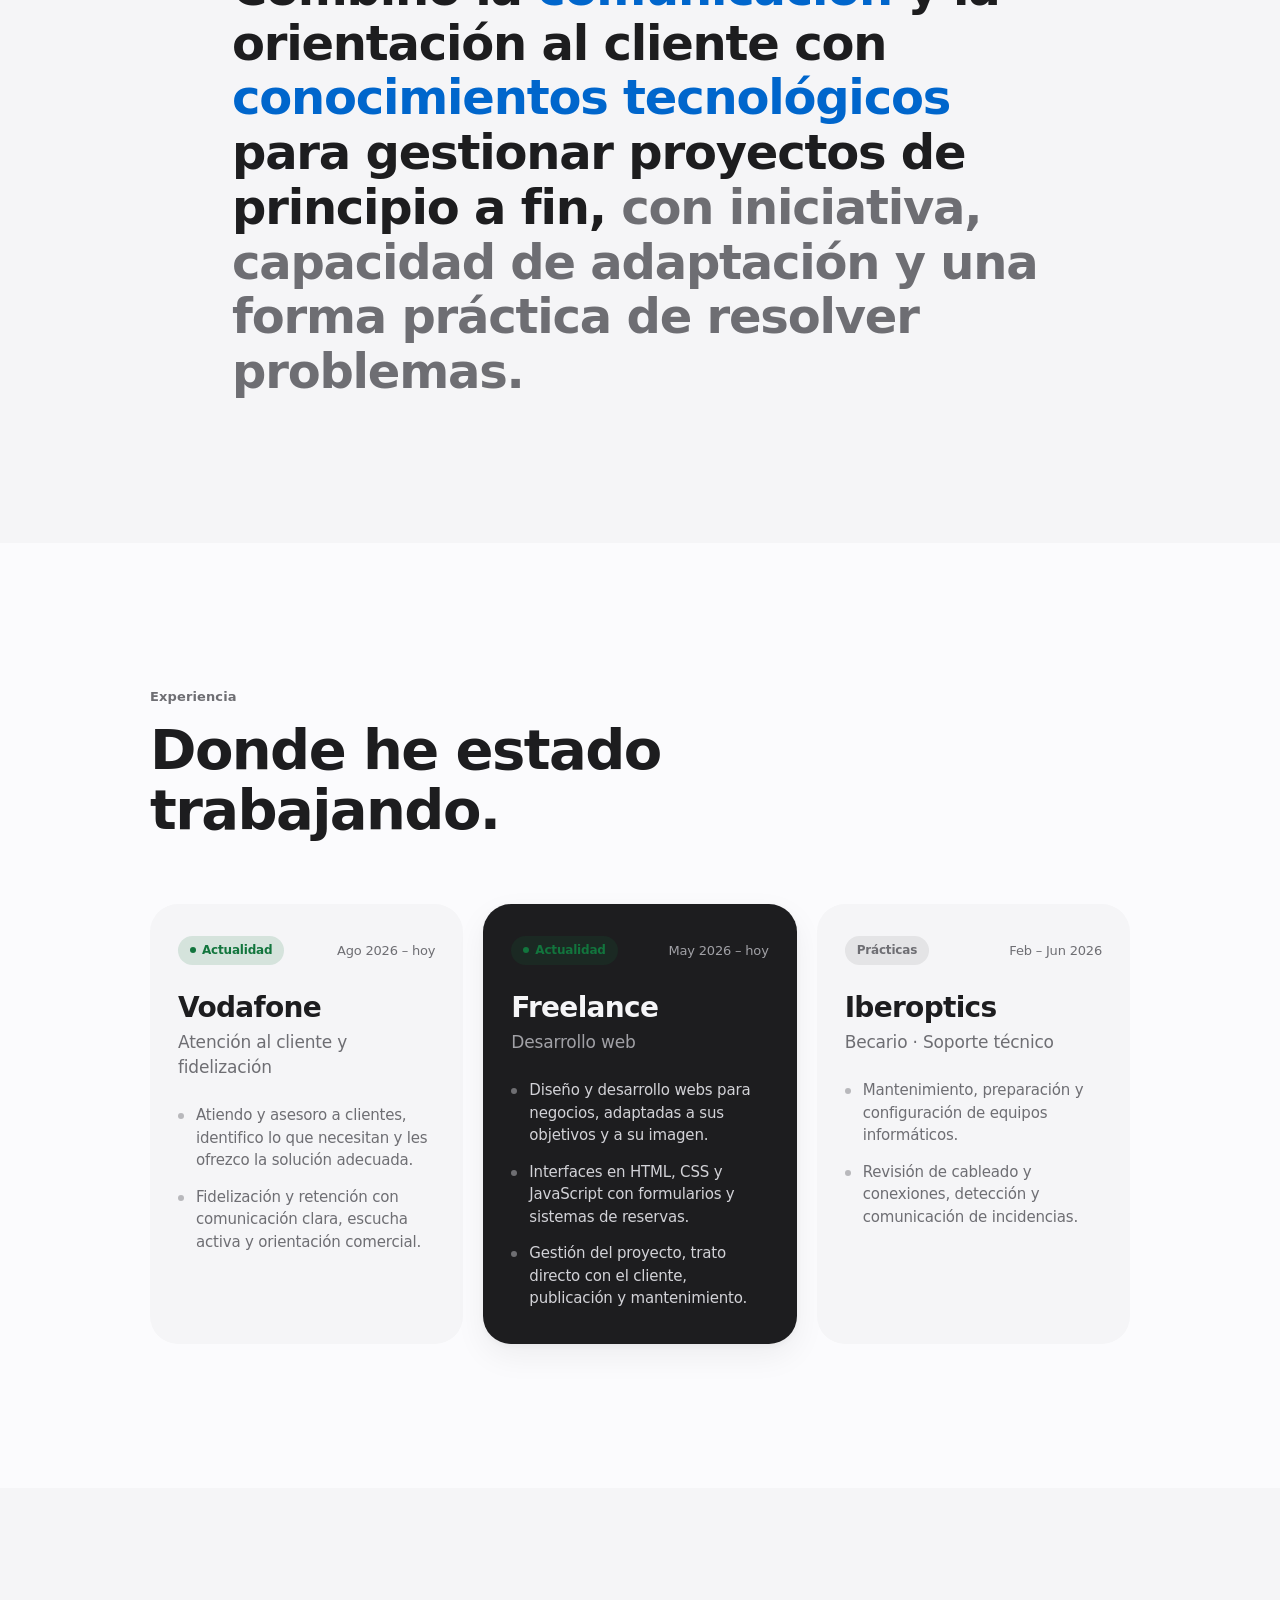
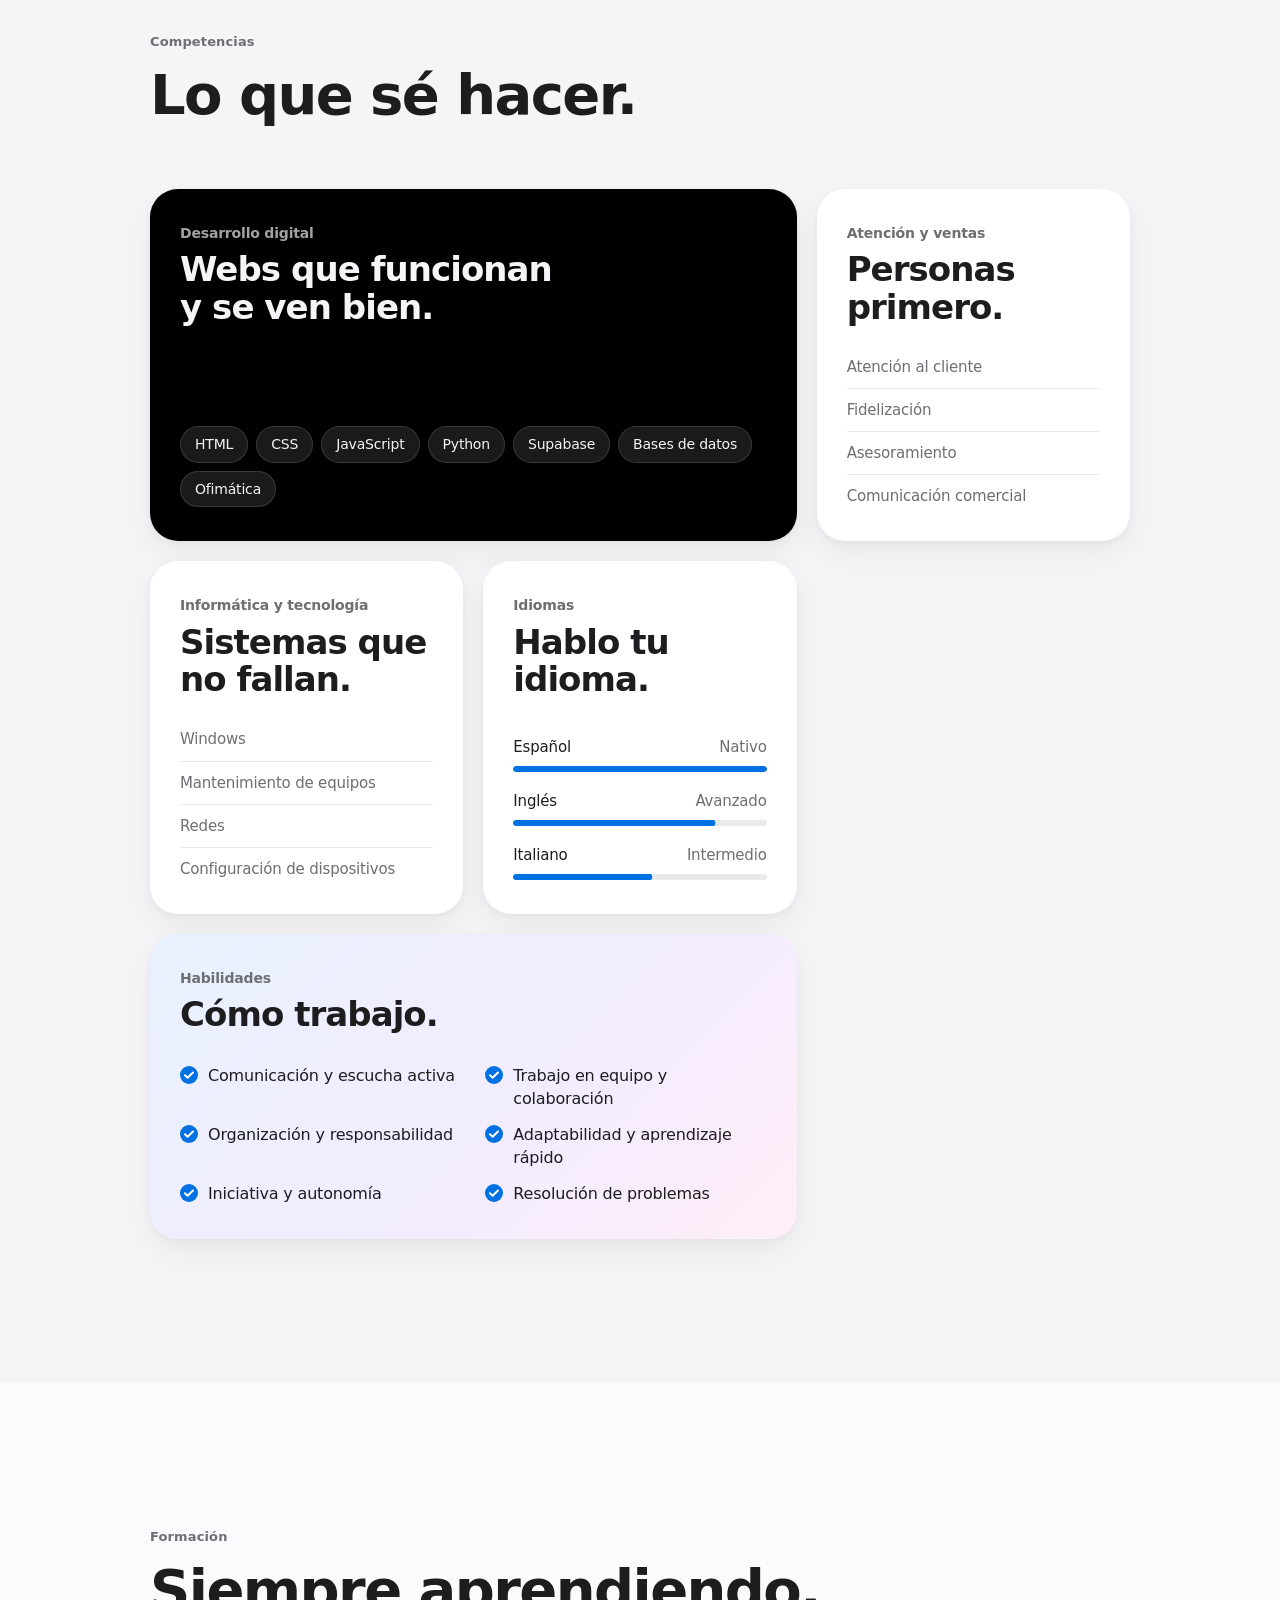
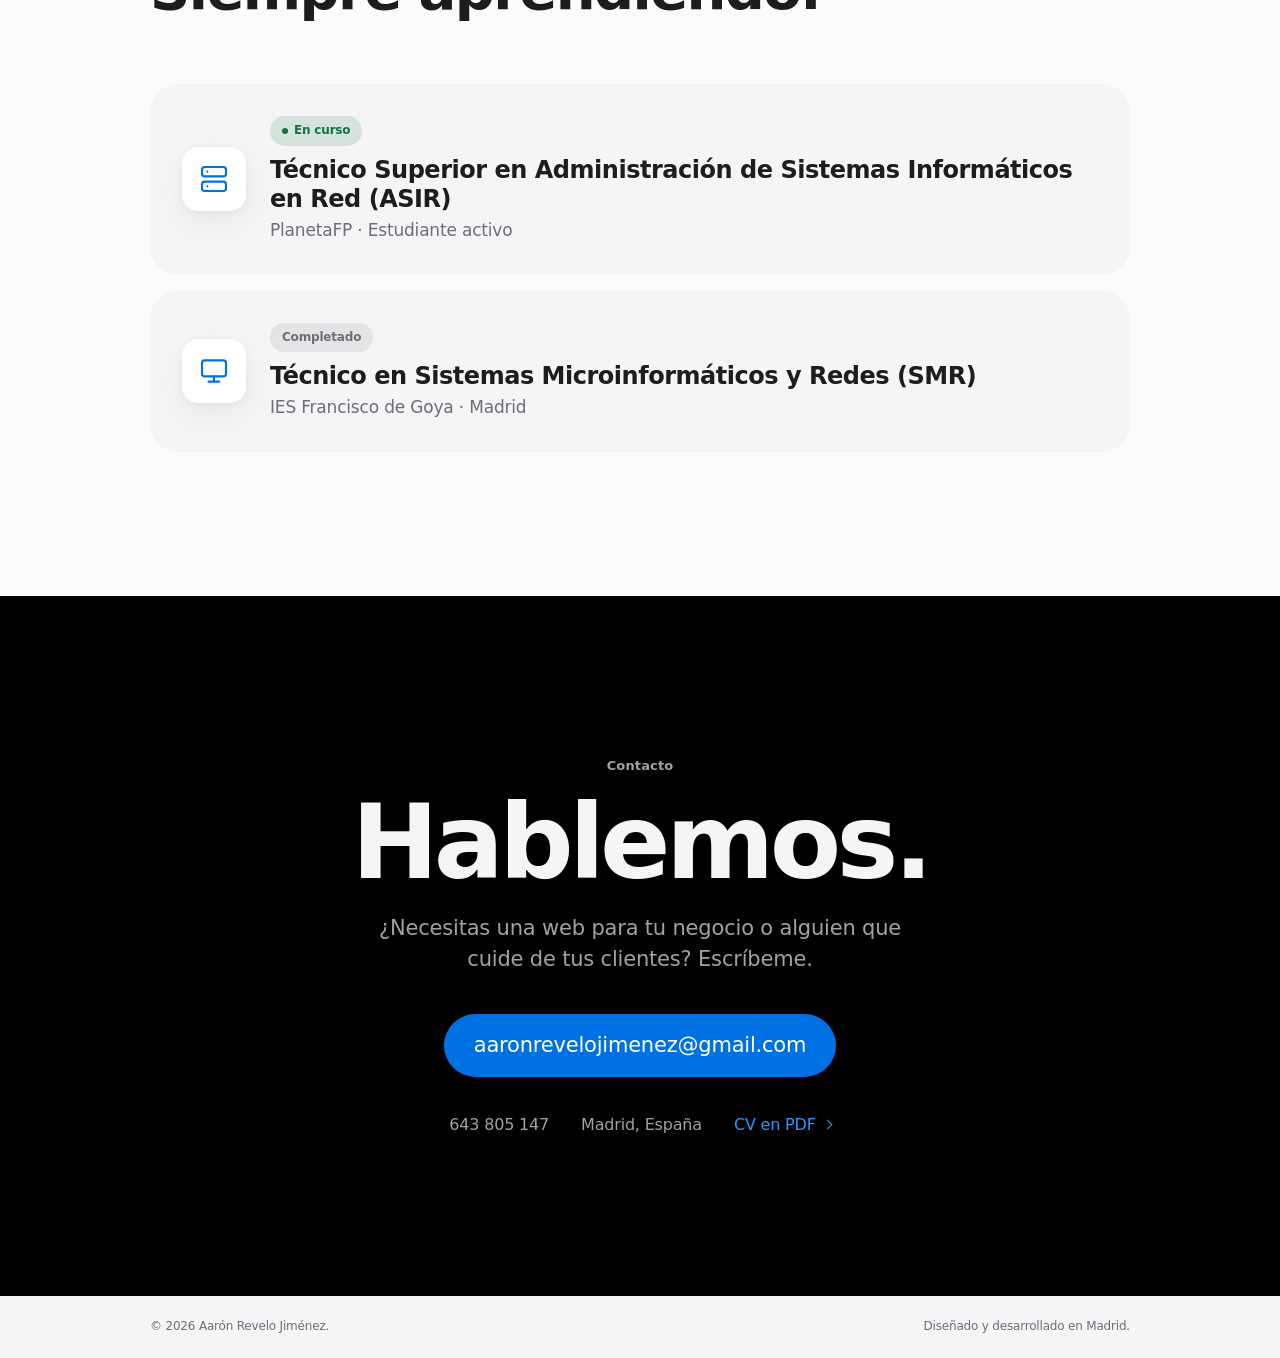
==== commit 382e2174: "Añade ASIR en PlanetaFP como formación en curso y mejora contraste de botones Co-Authored-By: Claude" ====
--- a/index.html
+++ b/index.html
@@ -49,7 +49,7 @@
       <div class="facts__grid">
         <div class="fact reveal"><span class="fact__value">3</span><span class="fact__label">áreas: clientes, sistemas y web</span></div>
         <div class="fact reveal"><span class="fact__value">3</span><span class="fact__label">idiomas: español, inglés e italiano</span></div>
-        <div class="fact reveal"><span class="fact__value">SMR</span><span class="fact__label">Técnico en Sistemas Microinformáticos y Redes</span></div>
+        <div class="fact reveal"><span class="fact__value">ASIR</span><span class="fact__label">estudiante en PlanetaFP · Técnico en SMR</span></div>
         <div class="fact reveal"><span class="fact__value">Madrid</span><span class="fact__label">disponible en remoto y presencial</span></div>
       </div>
     </section>
@@ -182,15 +182,28 @@
       <div class="container">
         <header class="section__head">
           <p class="eyebrow reveal">Formación</p>
-          <h2 class="section__title reveal">Base técnica sólida.</h2>
+          <h2 class="section__title reveal">Siempre aprendiendo.</h2>
         </header>
-        <div class="edu reveal">
-          <div class="edu__icon" aria-hidden="true">
-            <svg viewBox="0 0 24 24" fill="none" stroke="currentColor" stroke-width="1.6" stroke-linecap="round" stroke-linejoin="round"><rect x="3" y="4" width="18" height="12" rx="2"/><path d="M8 20h8M12 16v4"/></svg>
-          </div>
-          <div>
-            <h3 class="edu__title">Técnico en Sistemas Microinformáticos y Redes</h3>
-            <p class="edu__place">IES Francisco de Goya · Madrid</p>
+        <div class="edu-list">
+          <div class="edu reveal">
+            <div class="edu__icon" aria-hidden="true">
+              <svg viewBox="0 0 24 24" fill="none" stroke="currentColor" stroke-width="1.6" stroke-linecap="round" stroke-linejoin="round"><rect x="3" y="3" width="18" height="7" rx="2"/><rect x="3" y="14" width="18" height="7" rx="2"/><path d="M7 6.5h.01M7 17.5h.01"/></svg>
+            </div>
+            <div>
+              <span class="badge badge--live">En curso</span>
+              <h3 class="edu__title">Técnico Superior en Administración de Sistemas Informáticos en Red (ASIR)</h3>
+              <p class="edu__place">PlanetaFP · Estudiante activo</p>
+            </div>
+          </div>
+          <div class="edu reveal">
+            <div class="edu__icon" aria-hidden="true">
+              <svg viewBox="0 0 24 24" fill="none" stroke="currentColor" stroke-width="1.6" stroke-linecap="round" stroke-linejoin="round"><rect x="3" y="4" width="18" height="12" rx="2"/><path d="M8 20h8M12 16v4"/></svg>
+            </div>
+            <div>
+              <span class="badge">Completado</span>
+              <h3 class="edu__title">Técnico en Sistemas Microinformáticos y Redes (SMR)</h3>
+              <p class="edu__place">IES Francisco de Goya · Madrid</p>
+            </div>
           </div>
         </div>
       </div>
--- a/style.css
+++ b/style.css
@@ -10,12 +10,12 @@
   --surface: #ffffff;
   --text: #1d1d1f;
   --text-2: #6e6e73;
-  --text-3: #86868b;
+  --text-3: #6e6e73;
   --line: rgba(0, 0, 0, 0.08);
   --accent: #0071e3;
-  --accent-hover: #0077ed;
+  --accent-hover: #0062c4;
   --accent-text: #0066cc;
-  --live: #1a9e55;
+  --live: #12753d;
   --dark: #000000;
   --dark-surface: #1d1d1f;
   --dark-text: #f5f5f7;
@@ -37,8 +37,8 @@
     --text-2: #a1a1a6;
     --text-3: #86868b;
     --line: rgba(255, 255, 255, 0.1);
-    --accent: #0a84ff;
-    --accent-hover: #2b95ff;
+    --accent: #0071e3;
+    --accent-hover: #0062c4;
     --accent-text: #2997ff;
     --live: #30d158;
     --dark-surface: #1c1c1e;
@@ -152,7 +152,7 @@
 }
 .pill:hover { background: var(--accent-hover); }
 .pill:active { transform: scale(0.97); transition-duration: 60ms; }
-.pill--small { min-height: 30px; padding: 5px 14px; font-size: 0.8125rem; }
+.pill--small { min-height: 32px; padding: 7px 16px; font-size: 0.8125rem; }
 .pill--large {
   font-size: clamp(1rem, 2.6vw, 1.3125rem);
   padding: 16px 30px;
@@ -303,7 +303,7 @@
 .badge {
   font-size: 0.75rem;
   font-weight: 600;
-  padding: 4px 10px;
+  padding: 6px 12px;
   border-radius: 980px;
   background: color-mix(in srgb, var(--text) 8%, transparent);
   color: var(--text-2);
@@ -472,8 +472,8 @@
   line-height: 1.45;
 }
 .contact__ctas { margin-top: 40px; }
-.contact .pill { background: #0a84ff; }
-.contact .pill:hover { background: #2b95ff; }
+.contact .pill { background: #0071e3; }
+.contact .pill:hover { background: #0062c4; }
 .contact__meta {
   margin-top: 36px;
   display: flex;
@@ -525,3 +525,7 @@
   :root { --text-2: var(--text); --line: rgba(127, 127, 127, 0.6); }
   .card, .tile, .edu { outline: 1px solid var(--line); }
 }
+
+/* Education list */
+.edu-list { display: grid; gap: 16px; }
+.edu .badge { display: inline-flex; margin-bottom: 10px; }
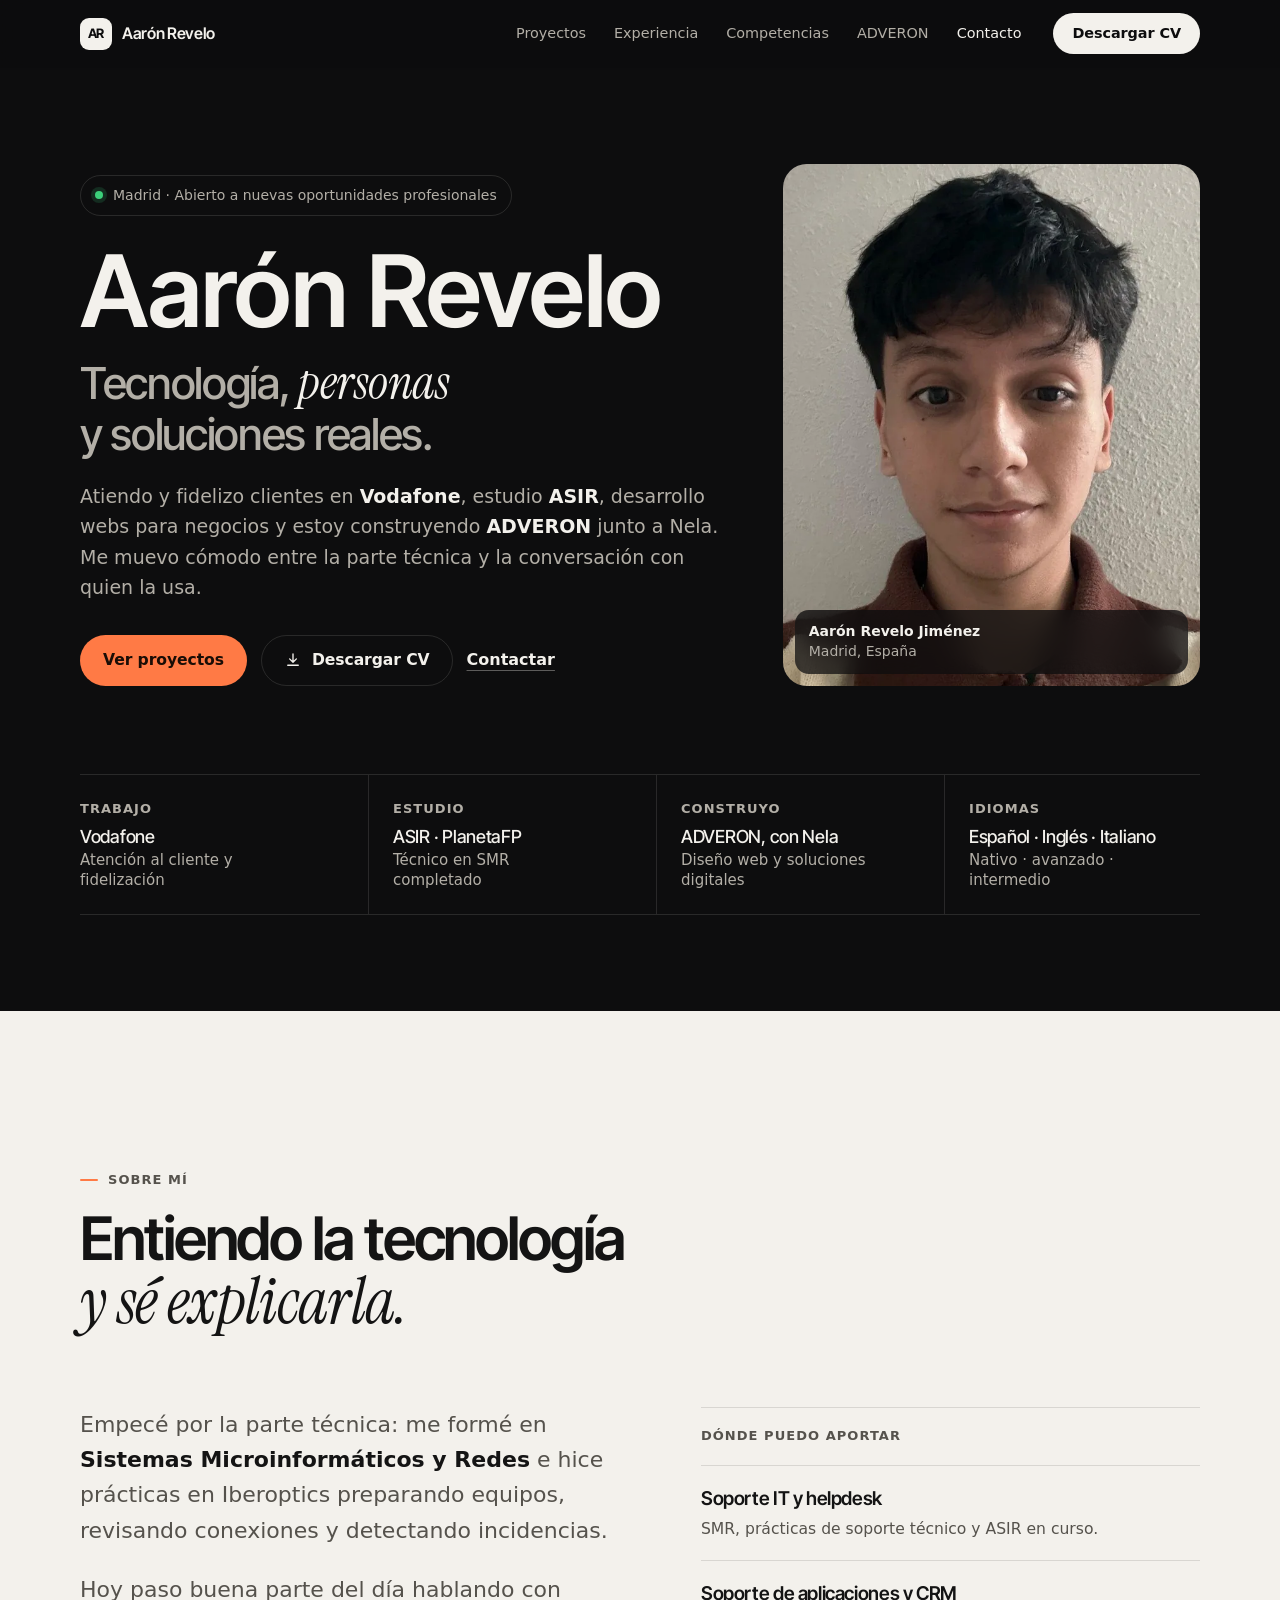
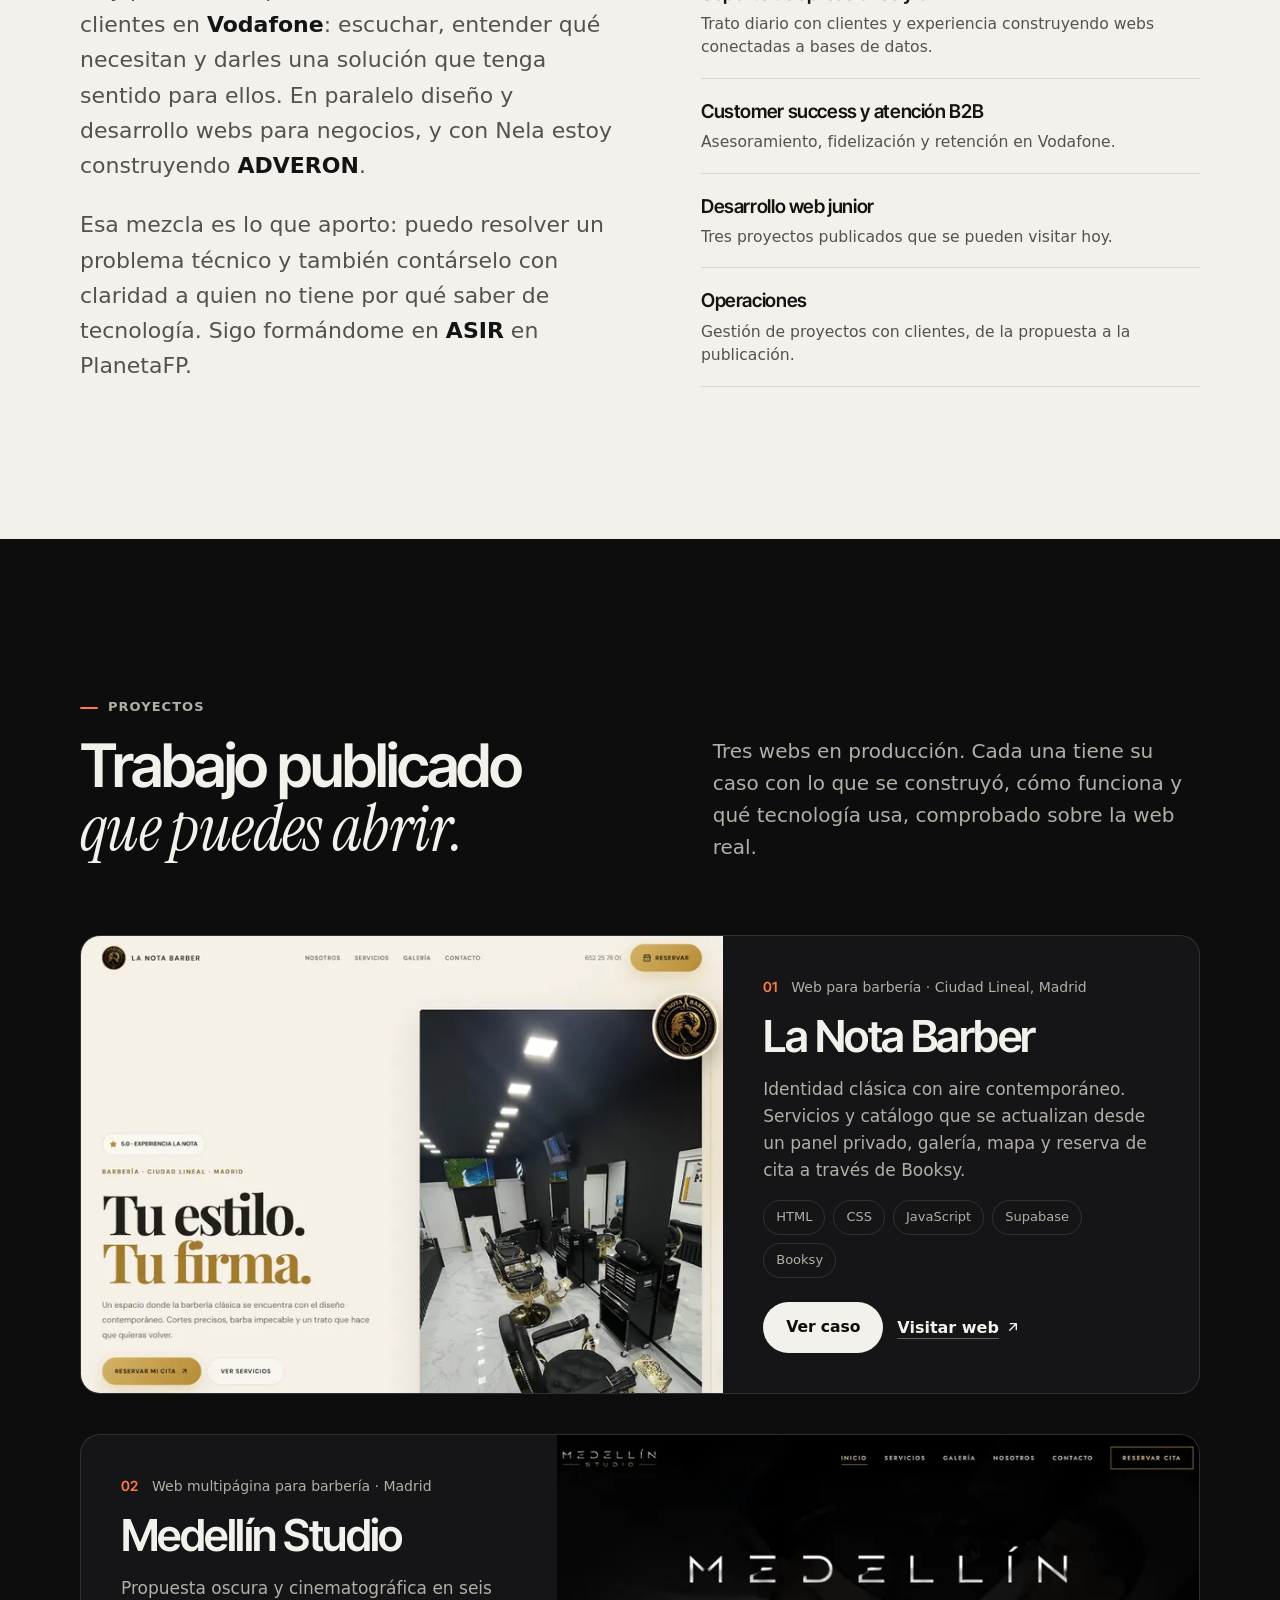
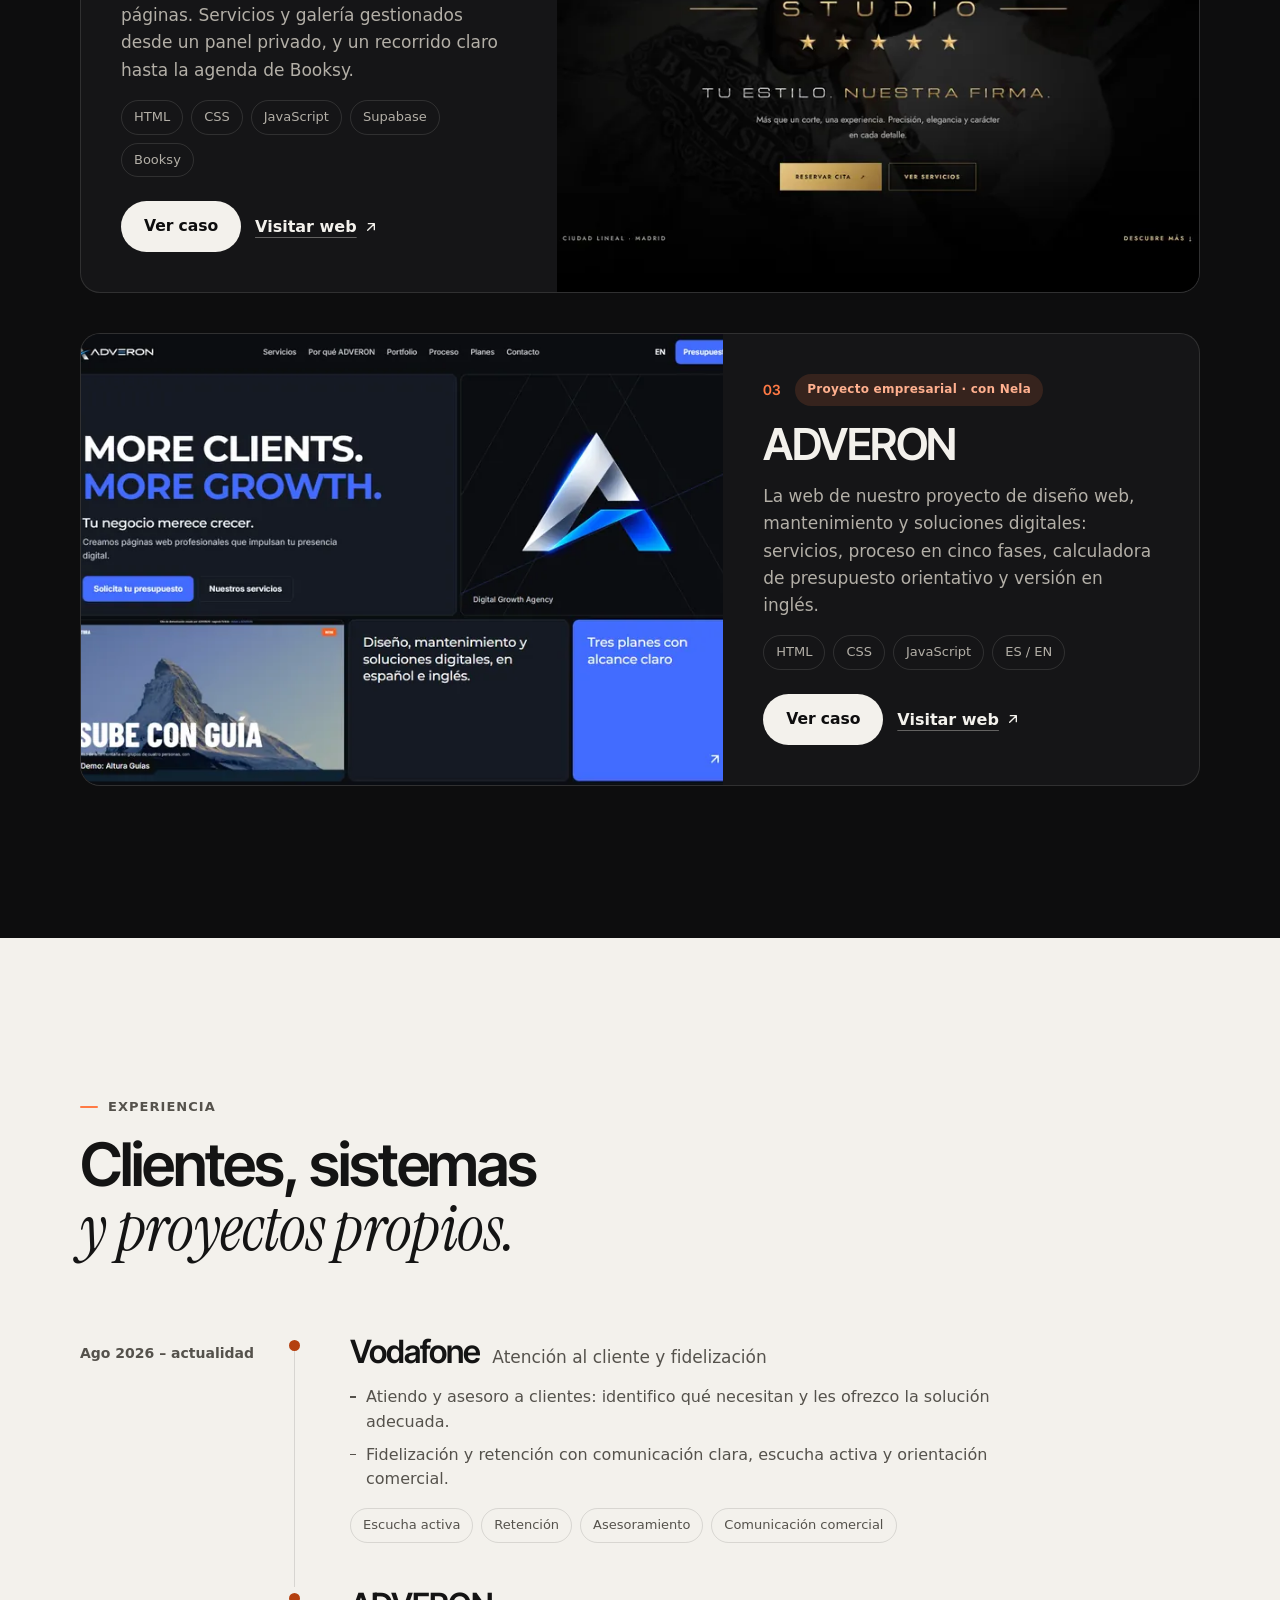
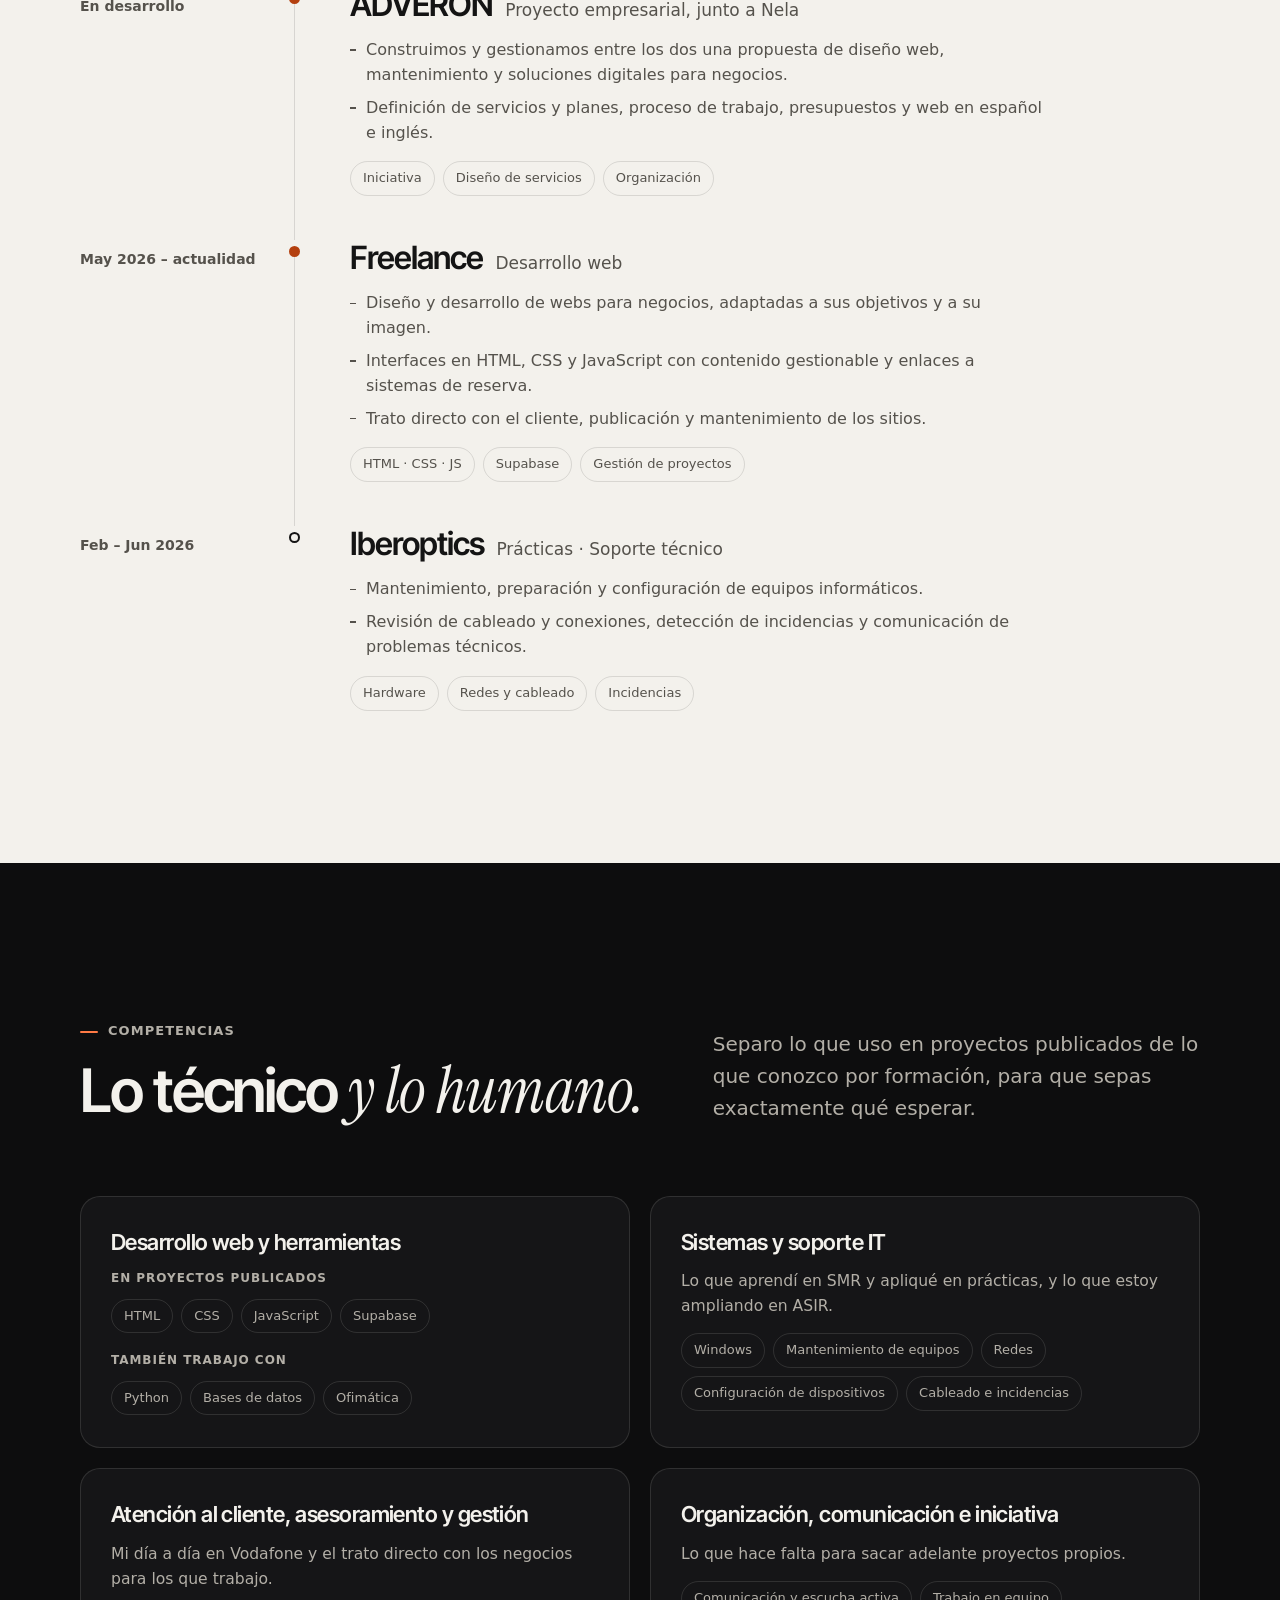
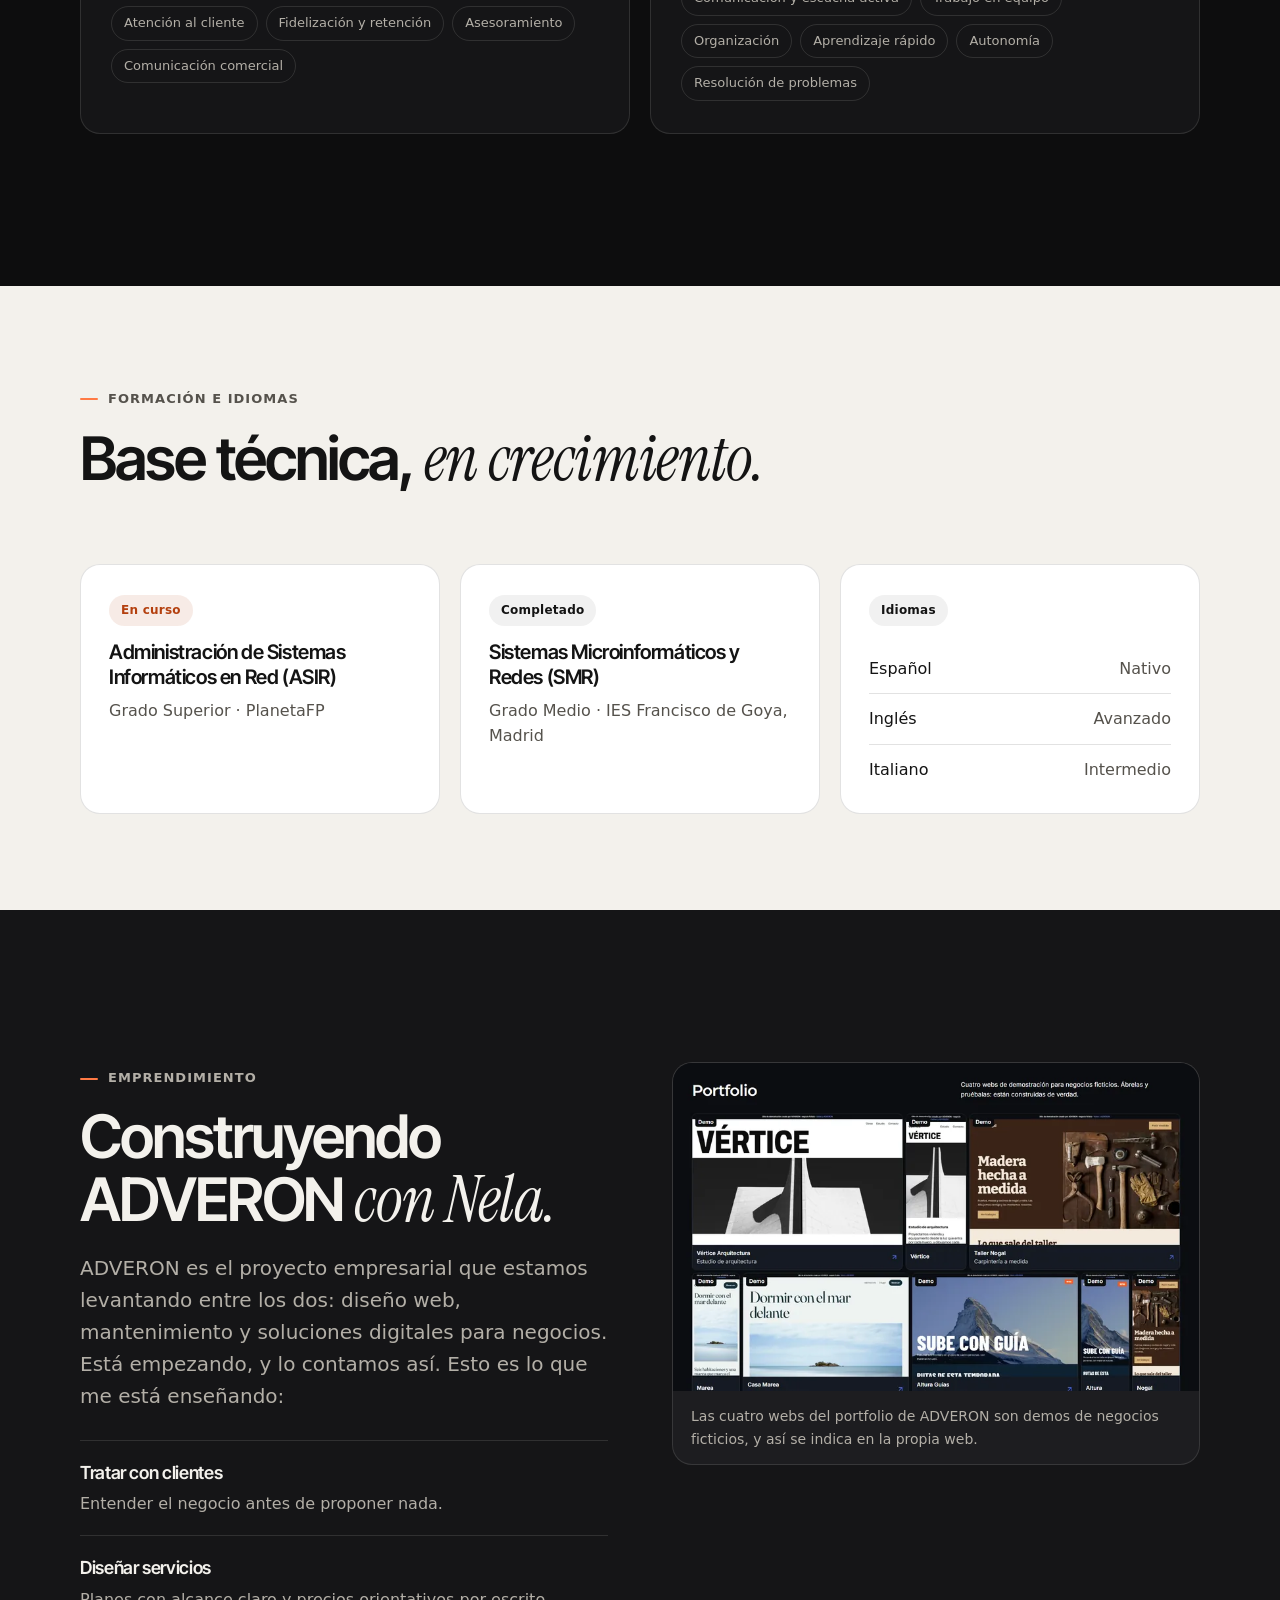
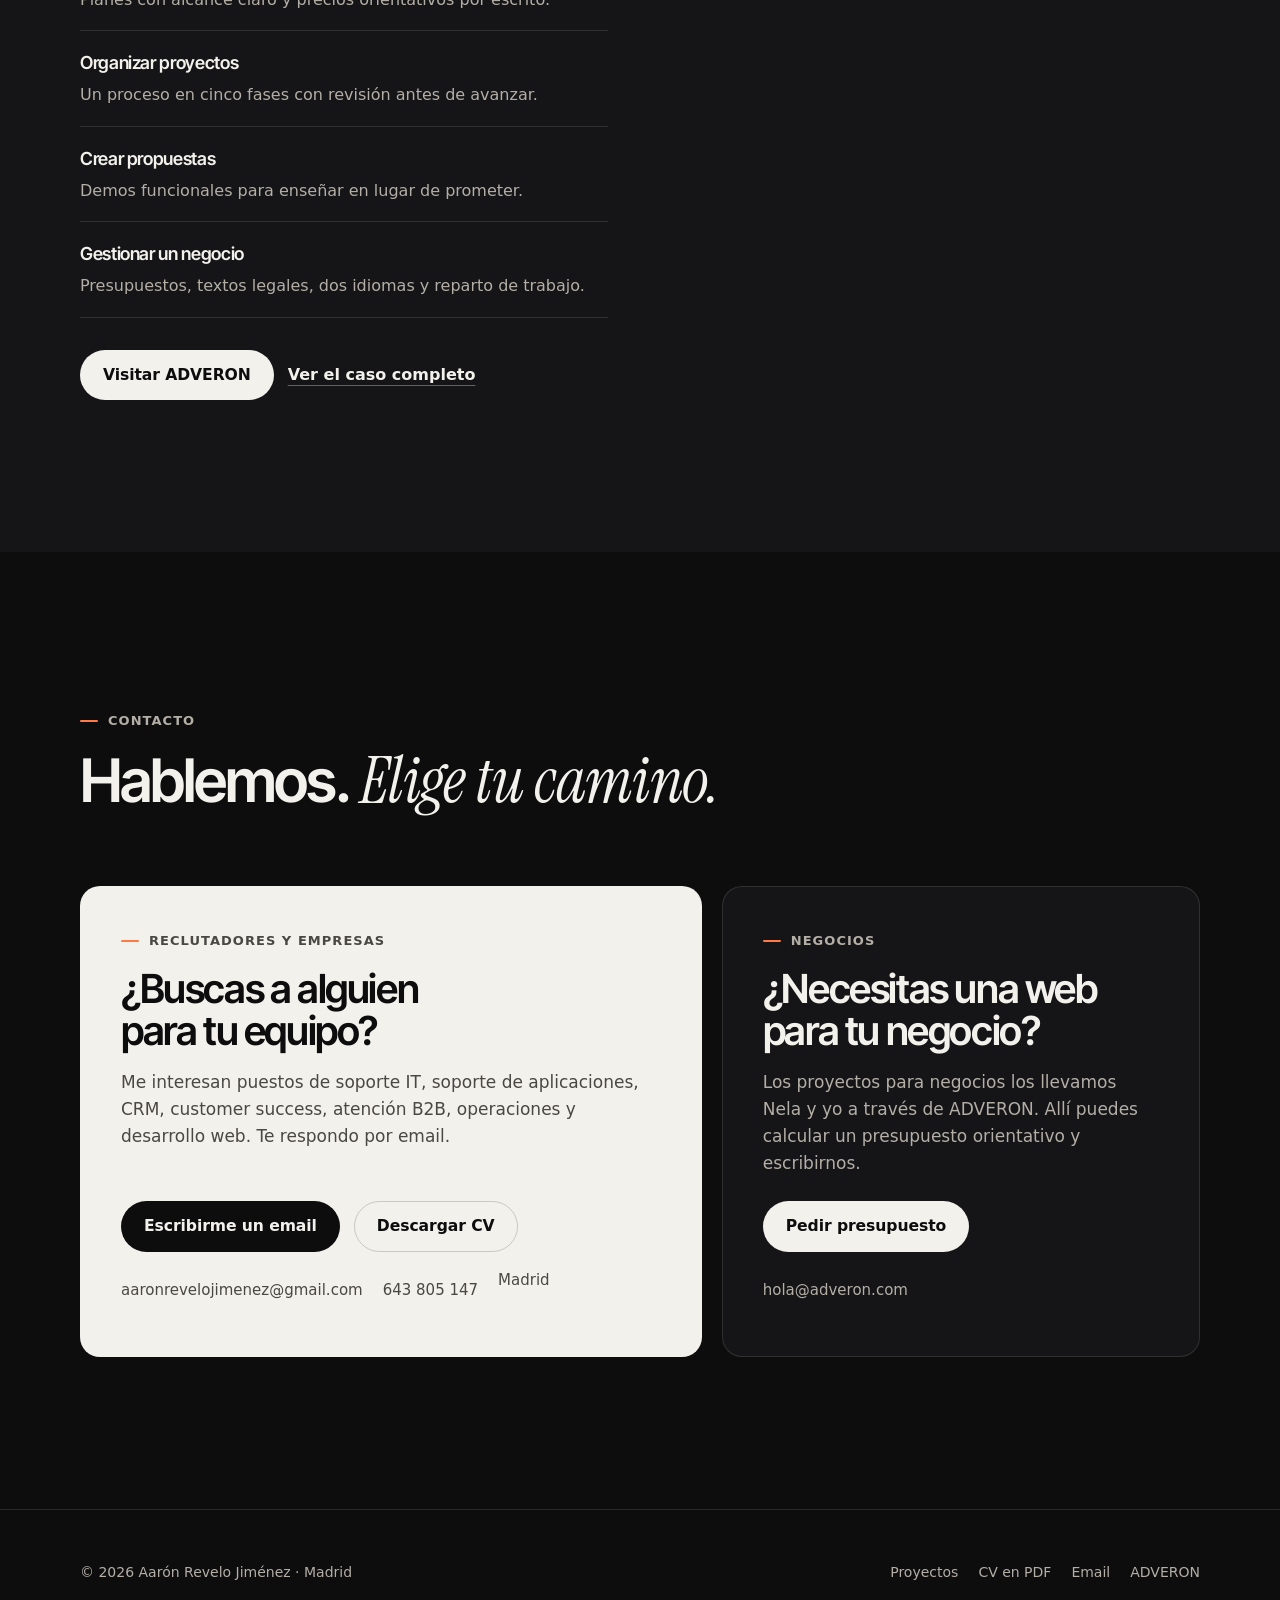
==== commit 46698e30: "Rediseño del portfolio: proyectos, casos de estudio, ADVERON y SEO - Nueva home orientada a reclutad" ====
--- a/index.html
+++ b/index.html
@@ -3,237 +3,460 @@
 <head>
   <meta charset="utf-8">
   <meta name="viewport" content="width=device-width, initial-scale=1, viewport-fit=cover">
-  <title>Aarón Revelo Jiménez</title>
-  <meta name="description" content="Portfolio de Aarón Revelo Jiménez: desarrollo web, tecnología y atención al cliente en Madrid.">
-  <meta name="theme-color" content="#fbfbfd" media="(prefers-color-scheme: light)">
-  <meta name="theme-color" content="#000000" media="(prefers-color-scheme: dark)">
-  <meta property="og:title" content="Aarón Revelo Jiménez">
-  <meta property="og:description" content="Desarrollo web, tecnología y atención al cliente. Madrid.">
-  <meta property="og:image" content="assets/aaron.jpg">
-  <link rel="icon" href="data:image/svg+xml,%3Csvg xmlns='http://www.w3.org/2000/svg' viewBox='0 0 64 64'%3E%3Crect width='64' height='64' rx='16' fill='%231d1d1f'/%3E%3Ctext x='32' y='43' font-family='-apple-system,Helvetica,Arial' font-size='30' font-weight='600' fill='white' text-anchor='middle'%3EA%3C/text%3E%3C/svg%3E">
-  <link rel="stylesheet" href="style.css">
+  <title>Aarón Revelo Jiménez · Soporte IT, atención al cliente y desarrollo web en Madrid</title>
+  <meta name="description" content="Portfolio de Aarón Revelo Jiménez, en Madrid. Atención al cliente y fidelización en Vodafone, estudiante de ASIR, desarrollo web freelance y cofundador de ADVERON junto a Nela. Proyectos reales y CV.">
+  <link rel="canonical" href="https://portfolio-six-delta-wnhrwzsiuf.vercel.app/">
+  <meta name="theme-color" content="#0d0d0e">
+  <meta name="color-scheme" content="dark light">
+
+  <meta property="og:type" content="profile">
+  <meta property="og:locale" content="es_ES">
+  <meta property="og:site_name" content="Aarón Revelo">
+  <meta property="og:title" content="Aarón Revelo · Tecnología, personas y soluciones reales">
+  <meta property="og:description" content="Atención al cliente, soporte IT y desarrollo web en Madrid. Tres proyectos publicados y CV descargable.">
+  <meta property="og:url" content="https://portfolio-six-delta-wnhrwzsiuf.vercel.app/">
+  <meta property="og:image" content="https://portfolio-six-delta-wnhrwzsiuf.vercel.app/assets/og.jpg">
+  <meta property="og:image:width" content="1200">
+  <meta property="og:image:height" content="630">
+  <meta property="og:image:alt" content="Aarón Revelo, portfolio: tecnología, personas y soluciones reales. Madrid.">
+  <meta property="profile:first_name" content="Aarón">
+  <meta property="profile:last_name" content="Revelo Jiménez">
+  <meta name="twitter:card" content="summary_large_image">
+
+  <link rel="icon" href="assets/favicon.svg" type="image/svg+xml">
+  <link rel="apple-touch-icon" href="assets/apple-touch-icon.png">
+
+  <link rel="preconnect" href="https://fonts.googleapis.com">
+  <link rel="preconnect" href="https://fonts.gstatic.com" crossorigin>
+  <link rel="stylesheet" href="https://fonts.googleapis.com/css2?family=Instrument+Serif:ital@1&family=Inter+Tight:wght@500;600;700&display=swap">
+  <link rel="preload" as="image" href="assets/img/aaron-400.webp" type="image/webp" imagesrcset="assets/img/aaron-400.webp 400w, assets/img/aaron-660.webp 660w" imagesizes="(min-width: 900px) 420px, 360px">
+  <link rel="stylesheet" href="assets/css/site.css">
+  <script>document.documentElement.classList.add('js')</script>
+
+  <script type="application/ld+json">
+  {
+    "@context": "https://schema.org",
+    "@type": "ProfilePage",
+    "url": "https://portfolio-six-delta-wnhrwzsiuf.vercel.app/",
+    "inLanguage": "es",
+    "mainEntity": {
+      "@type": "Person",
+      "name": "Aarón Revelo Jiménez",
+      "url": "https://portfolio-six-delta-wnhrwzsiuf.vercel.app/",
+      "image": "https://portfolio-six-delta-wnhrwzsiuf.vercel.app/assets/img/aaron-660.jpg",
+      "email": "mailto:aaronrevelojimenez@gmail.com",
+      "address": { "@type": "PostalAddress", "addressLocality": "Madrid", "addressCountry": "ES" },
+      "worksFor": { "@type": "Organization", "name": "Vodafone" },
+      "knowsLanguage": ["es", "en", "it"],
+      "knowsAbout": ["Atención al cliente", "Fidelización", "Soporte técnico", "Redes", "Desarrollo web", "HTML", "CSS", "JavaScript", "Supabase"],
+      "alumniOf": { "@type": "EducationalOrganization", "name": "IES Francisco de Goya" },
+      "hasCredential": { "@type": "EducationalOccupationalCredential", "name": "Técnico en Sistemas Microinformáticos y Redes", "credentialCategory": "Formación Profesional de Grado Medio" }
+    }
+  }
+  </script>
 </head>
 <body>
-
-  <header class="nav" id="nav">
-    <div class="nav__inner">
-      <a href="#top" class="nav__brand">Aarón Revelo</a>
-      <nav class="nav__links" aria-label="Secciones">
-        <a href="#sobre-mi">Sobre mí</a>
+  <a class="skip-link" href="#main">Saltar al contenido</a>
+
+  <header class="nav">
+    <div class="wrap nav__inner">
+      <a class="brand" href="#inicio" aria-label="Aarón Revelo, inicio">
+        <span class="brand__mark" aria-hidden="true">AR</span>
+        <span>Aarón Revelo</span>
+      </a>
+      <nav class="nav__links" aria-label="Principal">
+        <a href="#proyectos">Proyectos</a>
         <a href="#experiencia">Experiencia</a>
         <a href="#competencias">Competencias</a>
-        <a href="#formacion">Formación</a>
+        <a href="#adveron">ADVERON</a>
+        <a href="#contacto">Contacto</a>
       </nav>
-      <a href="#contacto" class="pill pill--small">Contactar</a>
+      <a class="btn btn--light nav__cta" href="CV_Aaron_Revelo_Jimenez.pdf" download>Descargar CV</a>
+      <button class="menu-btn" type="button" aria-expanded="false" aria-controls="mobile-menu" aria-label="Abrir menú"><span></span></button>
     </div>
   </header>
-
-  <main id="top">
-
-    <!-- HERO -->
-    <section class="hero">
-      <p class="eyebrow reveal">Desarrollo web · Tecnología · Atención al cliente</p>
-      <h1 class="hero__title reveal">Aarón Revelo.</h1>
-      <p class="hero__lead reveal">Tecnología con trato humano.</p>
-      <div class="hero__ctas reveal">
-        <a href="#contacto" class="pill">Hablemos</a>
-        <a href="CV_Aaron_Revelo_Jimenez.pdf" class="link-chevron" download>Descargar CV</a>
-      </div>
-      <figure class="hero__portrait reveal">
-        <img src="assets/aaron.jpg" alt="Retrato de Aarón Revelo Jiménez" width="660" height="896">
-      </figure>
-    </section>
-
-    <!-- QUICK FACTS -->
-    <section class="facts" aria-label="En resumen">
-      <div class="facts__grid">
-        <div class="fact reveal"><span class="fact__value">3</span><span class="fact__label">áreas: clientes, sistemas y web</span></div>
-        <div class="fact reveal"><span class="fact__value">3</span><span class="fact__label">idiomas: español, inglés e italiano</span></div>
-        <div class="fact reveal"><span class="fact__value">ASIR</span><span class="fact__label">estudiante en PlanetaFP · Técnico en SMR</span></div>
-        <div class="fact reveal"><span class="fact__value">Madrid</span><span class="fact__label">disponible en remoto y presencial</span></div>
-      </div>
-    </section>
-
-    <!-- ABOUT -->
-    <section class="section section--light" id="sobre-mi">
-      <div class="container narrow">
-        <p class="eyebrow reveal">Sobre mí</p>
-        <p class="statement reveal">
-          Combino la <span class="hl">comunicación</span> y la orientación al cliente con
-          <span class="hl">conocimientos tecnológicos</span> para gestionar proyectos
-          de principio a fin, <span class="muted">con iniciativa, capacidad de adaptación y una forma práctica de resolver problemas.</span>
-        </p>
-      </div>
-    </section>
-
-    <!-- EXPERIENCE -->
-    <section class="section" id="experiencia">
-      <div class="container">
-        <header class="section__head">
-          <p class="eyebrow reveal">Experiencia</p>
-          <h2 class="section__title reveal">Donde he estado trabajando.</h2>
-        </header>
-
-        <div class="cards">
-          <article class="card reveal">
-            <div class="card__top">
-              <span class="badge badge--live">Actualidad</span>
-              <span class="card__date">Ago 2026 – hoy</span>
-            </div>
-            <h3 class="card__company">Vodafone</h3>
-            <p class="card__role">Atención al cliente y fidelización</p>
-            <ul class="card__list">
-              <li>Atiendo y asesoro a clientes, identifico lo que necesitan y les ofrezco la solución adecuada.</li>
-              <li>Fidelización y retención con comunicación clara, escucha activa y orientación comercial.</li>
+  <div class="mobile-menu" id="mobile-menu">
+    <nav aria-label="Principal (móvil)">
+      <a href="#proyectos">Proyectos</a>
+      <a href="#experiencia">Experiencia</a>
+      <a href="#competencias">Competencias</a>
+      <a href="#adveron">ADVERON</a>
+      <a href="#contacto">Contacto</a>
+      <a class="btn btn--accent" href="CV_Aaron_Revelo_Jimenez.pdf" download>Descargar CV</a>
+    </nav>
+  </div>
+
+  <main id="main">
+
+    <!-- ===================== HERO ===================== -->
+    <section class="hero" id="inicio" aria-labelledby="hero-title">
+      <div class="wrap">
+        <div class="hero__grid">
+          <div>
+            <p class="hero__status"><span class="dot" aria-hidden="true"></span>Madrid · Abierto a nuevas oportunidades profesionales</p>
+            <h1 class="hero__title display" id="hero-title">
+              <span class="hero__name">Aarón Revelo</span>
+              <span class="hero__claim">Tecnología, <span class="serif">personas</span> y soluciones reales.</span>
+            </h1>
+            <p class="hero__sub">
+              Atiendo y fidelizo clientes en <strong>Vodafone</strong>, estudio <strong>ASIR</strong>,
+              desarrollo webs para negocios y estoy construyendo <strong>ADVERON</strong> junto a Nela.
+              Me muevo cómodo entre la parte técnica y la conversación con quien la usa.
+            </p>
+            <div class="actions">
+              <a class="btn btn--accent" href="#proyectos">Ver proyectos</a>
+              <a class="btn btn--ghost" href="CV_Aaron_Revelo_Jimenez.pdf" download>
+                <svg viewBox="0 0 24 24" fill="none" stroke="currentColor" stroke-width="1.8" stroke-linecap="round" stroke-linejoin="round" aria-hidden="true"><path d="M12 4v11m0 0-4.5-4.5M12 15l4.5-4.5M5 19h14"/></svg>
+                Descargar CV <span class="sr-only">(PDF, 175 KB)</span>
+              </a>
+              <a class="link" href="#contacto">Contactar</a>
+            </div>
+          </div>
+
+          <figure class="portrait">
+            <picture>
+              <source type="image/webp" srcset="assets/img/aaron-400.webp 400w, assets/img/aaron-660.webp 660w" sizes="(min-width: 900px) 420px, 360px">
+              <img src="assets/img/aaron-400.jpg" srcset="assets/img/aaron-400.jpg 400w, assets/img/aaron-660.jpg 660w" sizes="(min-width: 900px) 420px, 360px" width="400" height="543" alt="Retrato de Aarón Revelo Jiménez" fetchpriority="high">
+            </picture>
+            <figcaption><strong>Aarón Revelo Jiménez</strong>Madrid, España</figcaption>
+          </figure>
+        </div>
+
+        <dl class="snapshot" aria-label="Resumen rápido">
+          <div class="reveal"><dt>Trabajo</dt><dd>Vodafone<span>Atención al cliente y fidelización</span></dd></div>
+          <div class="reveal"><dt>Estudio</dt><dd>ASIR · PlanetaFP<span>Técnico en SMR completado</span></dd></div>
+          <div class="reveal"><dt>Construyo</dt><dd>ADVERON, con Nela<span>Diseño web y soluciones digitales</span></dd></div>
+          <div class="reveal"><dt>Idiomas</dt><dd>Español · Inglés · Italiano<span>Nativo · avanzado · intermedio</span></dd></div>
+        </dl>
+      </div>
+    </section>
+
+    <!-- ===================== ABOUT ===================== -->
+    <section class="section paper" id="perfil" aria-labelledby="perfil-title">
+      <div class="wrap">
+        <div class="section-head">
+          <p class="kicker reveal">Sobre mí</p>
+          <h2 class="h2 reveal" id="perfil-title">Entiendo la tecnología <span class="serif">y sé explicarla.</span></h2>
+        </div>
+
+        <div class="about">
+          <div class="about__story reveal">
+            <p>Empecé por la parte técnica: me formé en <strong>Sistemas Microinformáticos y Redes</strong> e hice prácticas en Iberoptics preparando equipos, revisando conexiones y detectando incidencias.</p>
+            <p>Hoy paso buena parte del día hablando con clientes en <strong>Vodafone</strong>: escuchar, entender qué necesitan y darles una solución que tenga sentido para ellos. En paralelo diseño y desarrollo webs para negocios, y con Nela estoy construyendo <strong>ADVERON</strong>.</p>
+            <p>Esa mezcla es lo que aporto: puedo resolver un problema técnico y también contárselo con claridad a quien no tiene por qué saber de tecnología. Sigo formándome en <strong>ASIR</strong> en PlanetaFP.</p>
+          </div>
+
+          <div class="reveal">
+            <ul class="fit" aria-labelledby="fit-title">
+              <li class="fit__title" id="fit-title">Dónde puedo aportar</li>
+              <li><strong>Soporte IT y helpdesk</strong><span>SMR, prácticas de soporte técnico y ASIR en curso.</span></li>
+              <li><strong>Soporte de aplicaciones y CRM</strong><span>Trato diario con clientes y experiencia construyendo webs conectadas a bases de datos.</span></li>
+              <li><strong>Customer success y atención B2B</strong><span>Asesoramiento, fidelización y retención en Vodafone.</span></li>
+              <li><strong>Desarrollo web junior</strong><span>Tres proyectos publicados que se pueden visitar hoy.</span></li>
+              <li><strong>Operaciones</strong><span>Gestión de proyectos con clientes, de la propuesta a la publicación.</span></li>
             </ul>
-          </article>
-
-          <article class="card card--dark reveal">
-            <div class="card__top">
-              <span class="badge badge--live">Actualidad</span>
-              <span class="card__date">May 2026 – hoy</span>
-            </div>
-            <h3 class="card__company">Freelance</h3>
-            <p class="card__role">Desarrollo web</p>
-            <ul class="card__list">
-              <li>Diseño y desarrollo webs para negocios, adaptadas a sus objetivos y a su imagen.</li>
-              <li>Interfaces en HTML, CSS y JavaScript con formularios y sistemas de reservas.</li>
-              <li>Gestión del proyecto, trato directo con el cliente, publicación y mantenimiento.</li>
+          </div>
+        </div>
+      </div>
+    </section>
+
+    <!-- ===================== PROJECTS ===================== -->
+    <section class="section" id="proyectos" aria-labelledby="proyectos-title">
+      <div class="wrap">
+        <div class="section-head section-head--split">
+          <div>
+            <p class="kicker reveal">Proyectos</p>
+            <h2 class="h2 reveal" id="proyectos-title">Trabajo publicado <span class="serif">que puedes abrir.</span></h2>
+          </div>
+          <p class="lede reveal">Tres webs en producción. Cada una tiene su caso con lo que se construyó, cómo funciona y qué tecnología usa, comprobado sobre la web real.</p>
+        </div>
+
+        <div class="projects">
+          <article class="project reveal" aria-labelledby="p1-title">
+            <a class="project__media" href="proyectos/la-nota-barber.html" tabindex="-1" aria-hidden="true">
+              <picture>
+                <source type="image/webp" srcset="assets/img/la-nota-barber-800.webp 800w, assets/img/la-nota-barber-1440.webp 1440w" sizes="(min-width: 900px) 680px, 100vw">
+                <img src="assets/img/la-nota-barber-800.webp" width="800" height="500" loading="lazy" decoding="async" alt="">
+              </picture>
+            </a>
+            <div class="project__body">
+              <p class="project__meta"><span class="project__index">01</span><span>Web para barbería · Ciudad Lineal, Madrid</span></p>
+              <h3 class="project__title" id="p1-title"><a href="proyectos/la-nota-barber.html">La Nota Barber</a></h3>
+              <p class="project__desc">Identidad clásica con aire contemporáneo. Servicios y catálogo que se actualizan desde un panel privado, galería, mapa y reserva de cita a través de Booksy.</p>
+              <ul class="tags" aria-label="Tecnología">
+                <li>HTML</li><li>CSS</li><li>JavaScript</li><li>Supabase</li><li>Booksy</li>
+              </ul>
+              <div class="actions">
+                <a class="btn btn--light" href="proyectos/la-nota-barber.html">Ver caso</a>
+                <a class="link" href="https://lanotabarber.vercel.app/" target="_blank" rel="noopener">Visitar web <span class="sr-only">(se abre en una pestaña nueva)</span>
+                  <svg viewBox="0 0 24 24" fill="none" stroke="currentColor" stroke-width="2" stroke-linecap="round" stroke-linejoin="round" aria-hidden="true"><path d="M7 17 17 7M8 7h9v9"/></svg></a>
+              </div>
+            </div>
+          </article>
+
+          <article class="project reveal" aria-labelledby="p2-title">
+            <a class="project__media" href="proyectos/medellin-studio.html" tabindex="-1" aria-hidden="true">
+              <picture>
+                <source type="image/webp" srcset="assets/img/medellin-studio-800.webp 800w, assets/img/medellin-studio-1440.webp 1440w" sizes="(min-width: 900px) 680px, 100vw">
+                <img src="assets/img/medellin-studio-800.webp" width="800" height="500" loading="lazy" decoding="async" alt="">
+              </picture>
+            </a>
+            <div class="project__body">
+              <p class="project__meta"><span class="project__index">02</span><span>Web multipágina para barbería · Madrid</span></p>
+              <h3 class="project__title" id="p2-title"><a href="proyectos/medellin-studio.html">Medellín Studio</a></h3>
+              <p class="project__desc">Propuesta oscura y cinematográfica en seis páginas. Servicios y galería gestionados desde un panel privado, y un recorrido claro hasta la agenda de Booksy.</p>
+              <ul class="tags" aria-label="Tecnología">
+                <li>HTML</li><li>CSS</li><li>JavaScript</li><li>Supabase</li><li>Booksy</li>
+              </ul>
+              <div class="actions">
+                <a class="btn btn--light" href="proyectos/medellin-studio.html">Ver caso</a>
+                <a class="link" href="https://medellinstudio.vercel.app/" target="_blank" rel="noopener">Visitar web <span class="sr-only">(se abre en una pestaña nueva)</span>
+                  <svg viewBox="0 0 24 24" fill="none" stroke="currentColor" stroke-width="2" stroke-linecap="round" stroke-linejoin="round" aria-hidden="true"><path d="M7 17 17 7M8 7h9v9"/></svg></a>
+              </div>
+            </div>
+          </article>
+
+          <article class="project reveal" aria-labelledby="p3-title">
+            <a class="project__media" href="proyectos/adveron.html" tabindex="-1" aria-hidden="true">
+              <picture>
+                <source type="image/webp" srcset="assets/img/adveron-800.webp 800w, assets/img/adveron-1440.webp 1440w" sizes="(min-width: 900px) 680px, 100vw">
+                <img src="assets/img/adveron-800.webp" width="800" height="500" loading="lazy" decoding="async" alt="">
+              </picture>
+            </a>
+            <div class="project__body">
+              <p class="project__meta"><span class="project__index">03</span><span class="label label--accent">Proyecto empresarial · con Nela</span></p>
+              <h3 class="project__title" id="p3-title"><a href="proyectos/adveron.html">ADVERON</a></h3>
+              <p class="project__desc">La web de nuestro proyecto de diseño web, mantenimiento y soluciones digitales: servicios, proceso en cinco fases, calculadora de presupuesto orientativo y versión en inglés.</p>
+              <ul class="tags" aria-label="Tecnología">
+                <li>HTML</li><li>CSS</li><li>JavaScript</li><li>ES / EN</li>
+              </ul>
+              <div class="actions">
+                <a class="btn btn--light" href="proyectos/adveron.html">Ver caso</a>
+                <a class="link" href="https://adveron-gamma.vercel.app/" target="_blank" rel="noopener">Visitar web <span class="sr-only">(se abre en una pestaña nueva)</span>
+                  <svg viewBox="0 0 24 24" fill="none" stroke="currentColor" stroke-width="2" stroke-linecap="round" stroke-linejoin="round" aria-hidden="true"><path d="M7 17 17 7M8 7h9v9"/></svg></a>
+              </div>
+            </div>
+          </article>
+        </div>
+      </div>
+    </section>
+
+    <!-- ===================== EXPERIENCE ===================== -->
+    <section class="section paper" id="experiencia" aria-labelledby="experiencia-title">
+      <div class="wrap">
+        <div class="section-head">
+          <p class="kicker reveal">Experiencia</p>
+          <h2 class="h2 reveal" id="experiencia-title">Clientes, sistemas <span class="serif">y proyectos propios.</span></h2>
+        </div>
+
+        <ol class="timeline">
+          <li class="job job--now reveal">
+            <p class="job__when">Ago 2026 – actualidad</p>
+            <div class="job__body">
+              <div class="job__head"><h3 class="job__org">Vodafone</h3><span class="job__role">Atención al cliente y fidelización</span></div>
+              <ul>
+                <li>Atiendo y asesoro a clientes: identifico qué necesitan y les ofrezco la solución adecuada.</li>
+                <li>Fidelización y retención con comunicación clara, escucha activa y orientación comercial.</li>
+              </ul>
+              <ul class="tags" aria-label="Competencias"><li>Escucha activa</li><li>Retención</li><li>Asesoramiento</li><li>Comunicación comercial</li></ul>
+            </div>
+          </li>
+
+          <li class="job job--now reveal">
+            <p class="job__when">En desarrollo</p>
+            <div class="job__body">
+              <div class="job__head"><h3 class="job__org">ADVERON</h3><span class="job__role">Proyecto empresarial, junto a Nela</span></div>
+              <ul>
+                <li>Construimos y gestionamos entre los dos una propuesta de diseño web, mantenimiento y soluciones digitales para negocios.</li>
+                <li>Definición de servicios y planes, proceso de trabajo, presupuestos y web en español e inglés.</li>
+              </ul>
+              <ul class="tags" aria-label="Competencias"><li>Iniciativa</li><li>Diseño de servicios</li><li>Organización</li></ul>
+            </div>
+          </li>
+
+          <li class="job job--now reveal">
+            <p class="job__when">May 2026 – actualidad</p>
+            <div class="job__body">
+              <div class="job__head"><h3 class="job__org">Freelance</h3><span class="job__role">Desarrollo web</span></div>
+              <ul>
+                <li>Diseño y desarrollo de webs para negocios, adaptadas a sus objetivos y a su imagen.</li>
+                <li>Interfaces en HTML, CSS y JavaScript con contenido gestionable y enlaces a sistemas de reserva.</li>
+                <li>Trato directo con el cliente, publicación y mantenimiento de los sitios.</li>
+              </ul>
+              <ul class="tags" aria-label="Competencias"><li>HTML · CSS · JS</li><li>Supabase</li><li>Gestión de proyectos</li></ul>
+            </div>
+          </li>
+
+          <li class="job reveal">
+            <p class="job__when">Feb – Jun 2026</p>
+            <div class="job__body">
+              <div class="job__head"><h3 class="job__org">Iberoptics</h3><span class="job__role">Prácticas · Soporte técnico</span></div>
+              <ul>
+                <li>Mantenimiento, preparación y configuración de equipos informáticos.</li>
+                <li>Revisión de cableado y conexiones, detección de incidencias y comunicación de problemas técnicos.</li>
+              </ul>
+              <ul class="tags" aria-label="Competencias"><li>Hardware</li><li>Redes y cableado</li><li>Incidencias</li></ul>
+            </div>
+          </li>
+        </ol>
+      </div>
+    </section>
+
+    <!-- ===================== SKILLS ===================== -->
+    <section class="section" id="competencias" aria-labelledby="competencias-title">
+      <div class="wrap">
+        <div class="section-head section-head--split">
+          <div>
+            <p class="kicker reveal">Competencias</p>
+            <h2 class="h2 reveal" id="competencias-title">Lo técnico <span class="serif">y lo humano.</span></h2>
+          </div>
+          <p class="lede reveal">Separo lo que uso en proyectos publicados de lo que conozco por formación, para que sepas exactamente qué esperar.</p>
+        </div>
+
+        <div class="skills">
+          <div class="skill reveal">
+            <h3>Desarrollo web y herramientas</h3>
+            <div class="skill__group">
+              <span class="skill__label">En proyectos publicados</span>
+              <ul class="tags"><li>HTML</li><li>CSS</li><li>JavaScript</li><li>Supabase</li></ul>
+            </div>
+            <div class="skill__group">
+              <span class="skill__label">También trabajo con</span>
+              <ul class="tags"><li>Python</li><li>Bases de datos</li><li>Ofimática</li></ul>
+            </div>
+          </div>
+
+          <div class="skill reveal">
+            <h3>Sistemas y soporte IT</h3>
+            <p>Lo que aprendí en SMR y apliqué en prácticas, y lo que estoy ampliando en ASIR.</p>
+            <ul class="tags"><li>Windows</li><li>Mantenimiento de equipos</li><li>Redes</li><li>Configuración de dispositivos</li><li>Cableado e incidencias</li></ul>
+          </div>
+
+          <div class="skill reveal">
+            <h3>Atención al cliente, asesoramiento y gestión</h3>
+            <p>Mi día a día en Vodafone y el trato directo con los negocios para los que trabajo.</p>
+            <ul class="tags"><li>Atención al cliente</li><li>Fidelización y retención</li><li>Asesoramiento</li><li>Comunicación comercial</li></ul>
+          </div>
+
+          <div class="skill reveal">
+            <h3>Organización, comunicación e iniciativa</h3>
+            <p>Lo que hace falta para sacar adelante proyectos propios.</p>
+            <ul class="tags"><li>Comunicación y escucha activa</li><li>Trabajo en equipo</li><li>Organización</li><li>Aprendizaje rápido</li><li>Autonomía</li><li>Resolución de problemas</li></ul>
+          </div>
+        </div>
+      </div>
+    </section>
+
+    <!-- ===================== EDUCATION ===================== -->
+    <section class="section section--tight paper" id="formacion" aria-labelledby="formacion-title">
+      <div class="wrap">
+        <div class="section-head">
+          <p class="kicker reveal">Formación e idiomas</p>
+          <h2 class="h2 reveal" id="formacion-title">Base técnica, <span class="serif">en crecimiento.</span></h2>
+        </div>
+        <div class="edu-grid">
+          <article class="edu reveal">
+            <span class="label label--accent">En curso</span>
+            <h3>Administración de Sistemas Informáticos en Red (ASIR)</h3>
+            <p>Grado Superior · PlanetaFP</p>
+          </article>
+          <article class="edu reveal">
+            <span class="label">Completado</span>
+            <h3>Sistemas Microinformáticos y Redes (SMR)</h3>
+            <p>Grado Medio · IES Francisco de Goya, Madrid</p>
+          </article>
+          <article class="edu reveal">
+            <span class="label">Idiomas</span>
+            <h3 class="sr-only">Idiomas</h3>
+            <ul class="langs">
+              <li><span>Español</span><span>Nativo</span></li>
+              <li><span>Inglés</span><span>Avanzado</span></li>
+              <li><span>Italiano</span><span>Intermedio</span></li>
             </ul>
           </article>
-
-          <article class="card reveal">
-            <div class="card__top">
-              <span class="badge">Prácticas</span>
-              <span class="card__date">Feb – Jun 2026</span>
-            </div>
-            <h3 class="card__company">Iberoptics</h3>
-            <p class="card__role">Becario · Soporte técnico</p>
-            <ul class="card__list">
-              <li>Mantenimiento, preparación y configuración de equipos informáticos.</li>
-              <li>Revisión de cableado y conexiones, detección y comunicación de incidencias.</li>
-            </ul>
-          </article>
-        </div>
-      </div>
-    </section>
-
-    <!-- SKILLS BENTO -->
-    <section class="section section--light" id="competencias">
-      <div class="container">
-        <header class="section__head">
-          <p class="eyebrow reveal">Competencias</p>
-          <h2 class="section__title reveal">Lo que sé hacer.</h2>
-        </header>
-
-        <div class="bento">
-          <div class="tile tile--wide tile--dark reveal">
-            <p class="tile__kicker">Desarrollo digital</p>
-            <h3 class="tile__title">Webs que funcionan<br>y se ven bien.</h3>
-            <ul class="chips">
-              <li>HTML</li><li>CSS</li><li>JavaScript</li><li>Python</li><li>Supabase</li><li>Bases de datos</li><li>Ofimática</li>
-            </ul>
-          </div>
-
-          <div class="tile reveal">
-            <p class="tile__kicker">Atención y ventas</p>
-            <h3 class="tile__title">Personas primero.</h3>
-            <ul class="plain">
-              <li>Atención al cliente</li><li>Fidelización</li><li>Asesoramiento</li><li>Comunicación comercial</li>
-            </ul>
-          </div>
-
-          <div class="tile reveal">
-            <p class="tile__kicker">Informática y tecnología</p>
-            <h3 class="tile__title">Sistemas que no fallan.</h3>
-            <ul class="plain">
-              <li>Windows</li><li>Mantenimiento de equipos</li><li>Redes</li><li>Configuración de dispositivos</li>
-            </ul>
-          </div>
-
-          <div class="tile reveal">
-            <p class="tile__kicker">Idiomas</p>
-            <h3 class="tile__title">Hablo tu idioma.</h3>
-            <div class="langs">
-              <div class="lang"><div class="lang__row"><span>Español</span><span class="muted">Nativo</span></div><div class="meter"><span style="--v:1"></span></div></div>
-              <div class="lang"><div class="lang__row"><span>Inglés</span><span class="muted">Avanzado</span></div><div class="meter"><span style="--v:.8"></span></div></div>
-              <div class="lang"><div class="lang__row"><span>Italiano</span><span class="muted">Intermedio</span></div><div class="meter"><span style="--v:.55"></span></div></div>
-            </div>
-          </div>
-
-          <div class="tile tile--wide tile--accent reveal">
-            <p class="tile__kicker">Habilidades</p>
-            <h3 class="tile__title">Cómo trabajo.</h3>
-            <ul class="skills">
-              <li>Comunicación y escucha activa</li>
-              <li>Trabajo en equipo y colaboración</li>
-              <li>Organización y responsabilidad</li>
-              <li>Adaptabilidad y aprendizaje rápido</li>
-              <li>Iniciativa y autonomía</li>
-              <li>Resolución de problemas</li>
-            </ul>
-          </div>
-        </div>
-      </div>
-    </section>
-
-    <!-- EDUCATION -->
-    <section class="section" id="formacion">
-      <div class="container">
-        <header class="section__head">
-          <p class="eyebrow reveal">Formación</p>
-          <h2 class="section__title reveal">Siempre aprendiendo.</h2>
-        </header>
-        <div class="edu-list">
-          <div class="edu reveal">
-            <div class="edu__icon" aria-hidden="true">
-              <svg viewBox="0 0 24 24" fill="none" stroke="currentColor" stroke-width="1.6" stroke-linecap="round" stroke-linejoin="round"><rect x="3" y="3" width="18" height="7" rx="2"/><rect x="3" y="14" width="18" height="7" rx="2"/><path d="M7 6.5h.01M7 17.5h.01"/></svg>
-            </div>
-            <div>
-              <span class="badge badge--live">En curso</span>
-              <h3 class="edu__title">Técnico Superior en Administración de Sistemas Informáticos en Red (ASIR)</h3>
-              <p class="edu__place">PlanetaFP · Estudiante activo</p>
-            </div>
-          </div>
-          <div class="edu reveal">
-            <div class="edu__icon" aria-hidden="true">
-              <svg viewBox="0 0 24 24" fill="none" stroke="currentColor" stroke-width="1.6" stroke-linecap="round" stroke-linejoin="round"><rect x="3" y="4" width="18" height="12" rx="2"/><path d="M8 20h8M12 16v4"/></svg>
-            </div>
-            <div>
-              <span class="badge">Completado</span>
-              <h3 class="edu__title">Técnico en Sistemas Microinformáticos y Redes (SMR)</h3>
-              <p class="edu__place">IES Francisco de Goya · Madrid</p>
-            </div>
-          </div>
-        </div>
-      </div>
-    </section>
-
-    <!-- CONTACT -->
-    <section class="contact" id="contacto">
-      <div class="container narrow center">
-        <p class="eyebrow reveal">Contacto</p>
-        <h2 class="contact__title reveal">Hablemos.</h2>
-        <p class="contact__lead reveal">¿Necesitas una web para tu negocio o alguien que cuide de tus clientes? Escríbeme.</p>
-        <div class="contact__ctas reveal">
-          <a href="mailto:aaronrevelojimenez@gmail.com" class="pill pill--large">aaronrevelojimenez@gmail.com</a>
-        </div>
-        <ul class="contact__meta reveal">
-          <li><a href="tel:+34643805147">643 805 147</a></li>
-          <li>Madrid, España</li>
-          <li><a href="CV_Aaron_Revelo_Jimenez.pdf" class="link-chevron" download>CV en PDF</a></li>
-        </ul>
+        </div>
+      </div>
+    </section>
+
+    <!-- ===================== ADVERON ===================== -->
+    <section class="section ink-2" id="adveron" aria-labelledby="adveron-title">
+      <div class="wrap venture">
+        <div>
+          <p class="kicker reveal">Emprendimiento</p>
+          <h2 class="h2 reveal" id="adveron-title">Construyendo ADVERON <span class="serif">con Nela.</span></h2>
+          <p class="lede reveal">ADVERON es el proyecto empresarial que estamos levantando entre los dos: diseño web, mantenimiento y soluciones digitales para negocios. Está empezando, y lo contamos así. Esto es lo que me está enseñando:</p>
+          <ul class="learn reveal">
+            <li><strong>Tratar con clientes</strong><span>Entender el negocio antes de proponer nada.</span></li>
+            <li><strong>Diseñar servicios</strong><span>Planes con alcance claro y precios orientativos por escrito.</span></li>
+            <li><strong>Organizar proyectos</strong><span>Un proceso en cinco fases con revisión antes de avanzar.</span></li>
+            <li><strong>Crear propuestas</strong><span>Demos funcionales para enseñar en lugar de prometer.</span></li>
+            <li><strong>Gestionar un negocio</strong><span>Presupuestos, textos legales, dos idiomas y reparto de trabajo.</span></li>
+          </ul>
+          <div class="actions">
+            <a class="btn btn--light" href="https://adveron-gamma.vercel.app/" target="_blank" rel="noopener">Visitar ADVERON <span class="sr-only">(se abre en una pestaña nueva)</span></a>
+            <a class="link" href="proyectos/adveron.html">Ver el caso completo</a>
+          </div>
+        </div>
+        <figure class="venture__card venture__aside reveal">
+          <picture>
+            <source type="image/webp" srcset="assets/img/adveron-demos-800.webp 800w, assets/img/adveron-demos-1440.webp 1440w" sizes="(min-width: 960px) 560px, 100vw">
+            <img src="assets/img/adveron-demos-800.webp" width="800" height="544" loading="lazy" decoding="async" alt="Sección de portfolio de la web de ADVERON con cuatro webs de demostración: Vértice Arquitectura, Taller Nogal, Casa Marea y Altura Guías.">
+          </picture>
+          <figcaption>Las cuatro webs del portfolio de ADVERON son demos de negocios ficticios, y así se indica en la propia web.</figcaption>
+        </figure>
+      </div>
+    </section>
+
+    <!-- ===================== CONTACT ===================== -->
+    <section class="section" id="contacto" aria-labelledby="contacto-title">
+      <div class="wrap">
+        <div class="section-head">
+          <p class="kicker reveal">Contacto</p>
+          <h2 class="h2 reveal" id="contacto-title">Hablemos. <span class="serif">Elige tu camino.</span></h2>
+        </div>
+
+        <div class="contact-grid">
+          <article class="path path--primary reveal" aria-labelledby="path-jobs">
+            <p class="kicker">Reclutadores y empresas</p>
+            <h3 id="path-jobs">¿Buscas a alguien para tu equipo?</h3>
+            <p class="path__text">Me interesan puestos de soporte IT, soporte de aplicaciones, CRM, customer success, atención B2B, operaciones y desarrollo web. Te respondo por email.</p>
+            <div class="actions">
+              <a class="btn btn--dark" href="mailto:aaronrevelojimenez@gmail.com?subject=Oportunidad%20profesional%20%E2%80%93%20Aar%C3%B3n%20Revelo">Escribirme un email</a>
+              <a class="btn btn--ghost" href="CV_Aaron_Revelo_Jimenez.pdf" download>Descargar CV <span class="sr-only">(PDF)</span></a>
+            </div>
+            <p class="path__meta">
+              <a href="mailto:aaronrevelojimenez@gmail.com">aaronrevelojimenez@gmail.com</a>
+              <a href="tel:+34643805147">643 805 147</a>
+              <span>Madrid</span>
+            </p>
+          </article>
+
+          <article class="path reveal" aria-labelledby="path-biz">
+            <p class="kicker">Negocios</p>
+            <h3 id="path-biz">¿Necesitas una web para tu negocio?</h3>
+            <p class="path__text">Los proyectos para negocios los llevamos Nela y yo a través de ADVERON. Allí puedes calcular un presupuesto orientativo y escribirnos.</p>
+            <div class="actions">
+              <a class="btn btn--light" href="https://adveron-gamma.vercel.app/#contacto" target="_blank" rel="noopener">Pedir presupuesto <span class="sr-only">en ADVERON (se abre en una pestaña nueva)</span></a>
+            </div>
+            <p class="path__meta"><a href="mailto:hola@adveron.com">hola@adveron.com</a></p>
+          </article>
+        </div>
       </div>
     </section>
   </main>
 
   <footer class="footer">
-    <div class="container footer__inner">
-      <span>© <span id="year">2026</span> Aarón Revelo Jiménez.</span>
-      <span>Diseñado y desarrollado en Madrid.</span>
+    <div class="wrap footer__inner">
+      <p>© <span data-year>2026</span> Aarón Revelo Jiménez · Madrid</p>
+      <nav aria-label="Pie de página">
+        <a href="#proyectos">Proyectos</a>
+        <a href="CV_Aaron_Revelo_Jimenez.pdf" download>CV en PDF</a>
+        <a href="mailto:aaronrevelojimenez@gmail.com">Email</a>
+        <a href="https://adveron-gamma.vercel.app/" target="_blank" rel="noopener">ADVERON</a>
+      </nav>
     </div>
   </footer>
 
-  <script src="script.js"></script>
+  <script src="assets/js/site.js" defer></script>
 </body>
 </html>
--- a/assets/css/site.css
+++ b/assets/css/site.css
@@ -0,0 +1,958 @@
+/* ==========================================================================
+   Aarón Revelo — Portfolio
+   Editorial dark + paper sections. Mobile-first. No build step.
+   ========================================================================== */
+
+:root {
+  /* Dark surfaces */
+  --ink: #0d0d0e;
+  --ink-2: #151517;
+  --ink-3: #1d1d20;
+  --on-ink: #f3f1ec;
+  --on-ink-2: #b3afa7;
+  --line-ink: rgba(243, 241, 236, 0.12);
+
+  /* Paper surfaces */
+  --paper: #f3f1ec;
+  --paper-2: #e9e6df;
+  --on-paper: #141414;
+  --on-paper-2: #55524c;
+  --line-paper: rgba(20, 20, 20, 0.12);
+
+  /* Accent: warm signal, used sparingly */
+  --accent: #ff7a45;
+  --accent-ink: #1a0d06;          /* text on accent */
+  --accent-on-paper: #b4400f;     /* accent as text on paper (AA) */
+  --ok: #3ccf7a;
+
+  --font-display: "Inter Tight", ui-sans-serif, system-ui, -apple-system, "Segoe UI", Roboto, sans-serif;
+  --font-body: ui-sans-serif, system-ui, -apple-system, "Segoe UI", Roboto, "Helvetica Neue", Arial, sans-serif;
+  --font-serif: "Instrument Serif", ui-serif, Georgia, "Times New Roman", serif;
+
+  --gutter: 16px;
+  --max: 1200px;
+  --radius: 20px;
+  --radius-sm: 12px;
+  --ease: cubic-bezier(0.22, 1, 0.36, 1);
+  --nav-h: 60px;
+}
+
+@media (min-width: 640px) { :root { --gutter: 28px; } }
+@media (min-width: 1024px) { :root { --gutter: 40px; --nav-h: 68px; } }
+
+/* ---------- Base ---------- */
+*, *::before, *::after { box-sizing: border-box; }
+
+html {
+  -webkit-text-size-adjust: 100%;
+  scroll-behavior: smooth;
+  scroll-padding-top: calc(var(--nav-h) + 12px);
+}
+
+body {
+  margin: 0;
+  background: var(--ink);
+  color: var(--on-ink);
+  font: 400 1rem/1.6 var(--font-body);
+  -webkit-font-smoothing: antialiased;
+  -moz-osx-font-smoothing: grayscale;
+  text-rendering: optimizeLegibility;
+  overflow-x: hidden;
+}
+
+img { display: block; max-width: 100%; height: auto; }
+a { color: inherit; }
+ul, ol { margin: 0; padding: 0; list-style: none; }
+h1, h2, h3, h4, p, figure, dl, dd { margin: 0; }
+button { font: inherit; color: inherit; }
+
+::selection { background: var(--accent); color: var(--accent-ink); }
+
+:focus-visible {
+  outline: 2px solid var(--accent);
+  outline-offset: 3px;
+  border-radius: 6px;
+}
+
+.skip-link {
+  position: absolute;
+  left: var(--gutter);
+  top: -100px;
+  z-index: 100;
+  padding: 10px 16px;
+  background: var(--accent);
+  color: var(--accent-ink);
+  border-radius: 10px;
+  font-weight: 600;
+  text-decoration: none;
+}
+.skip-link:focus { top: 12px; }
+
+.sr-only {
+  position: absolute; width: 1px; height: 1px; padding: 0; margin: -1px;
+  overflow: hidden; clip: rect(0 0 0 0); white-space: nowrap; border: 0;
+}
+
+.wrap { width: 100%; max-width: var(--max); margin: 0 auto; padding: 0 var(--gutter); }
+
+/* ---------- Type ---------- */
+.display {
+  font-family: var(--font-display);
+  font-weight: 600;
+  letter-spacing: -0.035em;
+  line-height: 1.02;
+}
+.serif { font-family: var(--font-serif); font-style: italic; font-weight: 400; letter-spacing: -0.01em; }
+
+.kicker {
+  display: inline-flex;
+  align-items: center;
+  gap: 10px;
+  font-size: 0.8125rem;
+  font-weight: 600;
+  letter-spacing: 0.08em;
+  text-transform: uppercase;
+  color: var(--on-ink-2);
+}
+.kicker::before {
+  content: "";
+  width: 18px;
+  height: 2px;
+  background: var(--accent);
+  border-radius: 2px;
+}
+.paper .kicker { color: var(--on-paper-2); }
+
+.h2 {
+  font-family: var(--font-display);
+  font-size: clamp(2rem, 7vw, 3.75rem);
+  font-weight: 600;
+  letter-spacing: -0.035em;
+  line-height: 1.04;
+  margin-top: 16px;
+  text-wrap: balance;
+}
+.h2 .serif { font-size: 1.06em; }
+
+.lede {
+  margin-top: 18px;
+  max-width: 62ch;
+  font-size: clamp(1.0625rem, 2.2vw, 1.25rem);
+  line-height: 1.6;
+  color: var(--on-ink-2);
+}
+.paper .lede { color: var(--on-paper-2); }
+
+/* ---------- Sections ---------- */
+.section { padding: clamp(80px, 12vw, 152px) 0; }
+.section--tight { padding: clamp(56px, 8vw, 96px) 0; }
+.paper { background: var(--paper); color: var(--on-paper); }
+.ink-2 { background: var(--ink-2); }
+.section-head { max-width: 760px; margin-bottom: clamp(40px, 6vw, 72px); }
+.section-head--split {
+  max-width: none;
+  display: grid;
+  gap: 18px;
+}
+@media (min-width: 900px) {
+  .section-head--split { grid-template-columns: 1.2fr 1fr; align-items: end; gap: 48px; }
+  .section-head--split .lede { margin-top: 0; }
+}
+
+/* ---------- Buttons & links ---------- */
+.btn {
+  --btn-bg: var(--on-ink);
+  --btn-fg: var(--ink);
+  display: inline-flex;
+  align-items: center;
+  justify-content: center;
+  gap: 10px;
+  min-height: 48px;
+  padding: 12px 22px;
+  border-radius: 999px;
+  border: 1px solid transparent;
+  background: var(--btn-bg);
+  color: var(--btn-fg);
+  font-weight: 600;
+  font-size: 0.975rem;
+  letter-spacing: -0.005em;
+  text-decoration: none;
+  cursor: pointer;
+  transition: transform 140ms var(--ease), background-color 200ms ease, border-color 200ms ease, color 200ms ease;
+  -webkit-tap-highlight-color: transparent;
+  touch-action: manipulation;
+}
+.btn:active { transform: scale(0.97); }
+.btn svg { width: 18px; height: 18px; flex: none; }
+
+.btn--accent { --btn-bg: var(--accent); --btn-fg: var(--accent-ink); }
+.btn--accent:hover { --btn-bg: #ff8f63; }
+.btn--light:hover { --btn-bg: #ffffff; }
+.btn--ghost {
+  --btn-bg: transparent;
+  --btn-fg: var(--on-ink);
+  border-color: var(--line-ink);
+}
+.btn--ghost:hover { border-color: rgba(243, 241, 236, 0.4); background: rgba(243, 241, 236, 0.04); }
+.paper .btn--ghost { --btn-fg: var(--on-paper); border-color: var(--line-paper); }
+.paper .btn--ghost:hover { border-color: rgba(20, 20, 20, 0.4); background: rgba(20, 20, 20, 0.03); }
+.paper .btn--dark { --btn-bg: var(--on-paper); --btn-fg: var(--paper); }
+.paper .btn--dark:hover { --btn-bg: #000; }
+
+.link {
+  display: inline-flex;
+  align-items: center;
+  gap: 6px;
+  min-height: 44px;
+  font-weight: 600;
+  text-decoration: underline;
+  text-decoration-thickness: 1px;
+  text-underline-offset: 5px;
+  text-decoration-color: color-mix(in srgb, currentColor 35%, transparent);
+  transition: text-decoration-color 200ms ease;
+}
+.link:hover { text-decoration-color: currentColor; }
+.link svg { width: 16px; height: 16px; transition: transform 200ms var(--ease); }
+.link:hover svg { transform: translate(2px, -2px); }
+
+.actions { display: flex; flex-wrap: wrap; align-items: center; gap: 12px 14px; }
+
+/* ---------- Nav ---------- */
+.nav {
+  position: sticky;
+  top: 0;
+  z-index: 50;
+  height: var(--nav-h);
+  background: rgba(13, 13, 14, 0.78);
+  -webkit-backdrop-filter: saturate(160%) blur(18px);
+  backdrop-filter: saturate(160%) blur(18px);
+  border-bottom: 1px solid transparent;
+  transition: border-color 250ms ease;
+}
+.nav.is-scrolled { border-bottom-color: var(--line-ink); }
+.nav__inner {
+  height: 100%;
+  display: flex;
+  align-items: center;
+  gap: 20px;
+}
+.brand {
+  display: inline-flex;
+  align-items: center;
+  gap: 10px;
+  margin-right: auto;
+  min-height: 44px;
+  font-family: var(--font-display);
+  font-weight: 600;
+  letter-spacing: -0.02em;
+  text-decoration: none;
+}
+.brand__mark {
+  width: 32px;
+  height: 32px;
+  border-radius: 9px;
+  background: var(--on-ink);
+  color: var(--ink);
+  display: grid;
+  place-items: center;
+  font-size: 0.8125rem;
+  font-weight: 700;
+  letter-spacing: -0.02em;
+}
+.nav__links { display: none; }
+.nav__cta { display: none; }
+
+.menu-btn {
+  display: inline-grid;
+  place-items: center;
+  width: 44px;
+  height: 44px;
+  border: 1px solid var(--line-ink);
+  border-radius: 12px;
+  background: transparent;
+  cursor: pointer;
+}
+.menu-btn span, .menu-btn span::before {
+  display: block;
+  width: 16px;
+  height: 1.5px;
+  background: currentColor;
+  border-radius: 2px;
+  transition: transform 250ms var(--ease);
+}
+.menu-btn span { position: relative; transform: translateY(-3px); }
+.menu-btn span::before { content: ""; position: absolute; left: 0; top: 6px; }
+.menu-btn[aria-expanded="true"] span { transform: rotate(45deg); }
+.menu-btn[aria-expanded="true"] span::before { transform: translateY(-6px) rotate(-90deg); }
+
+.mobile-menu {
+  position: fixed;
+  inset: var(--nav-h) 0 auto 0;
+  z-index: 49;
+  background: rgba(13, 13, 14, 0.97);
+  border-bottom: 1px solid var(--line-ink);
+  padding: 8px var(--gutter) 24px;
+  transform-origin: top center;
+  transition: opacity 220ms ease, transform 280ms var(--ease), visibility 0s linear 280ms;
+  opacity: 0;
+  visibility: hidden;
+  transform: translateY(-8px);
+}
+.mobile-menu.is-open {
+  opacity: 1;
+  visibility: visible;
+  transform: none;
+  transition: opacity 220ms ease, transform 280ms var(--ease), visibility 0s;
+}
+.mobile-menu a:not(.btn) {
+  display: flex;
+  align-items: center;
+  min-height: 52px;
+  border-bottom: 1px solid var(--line-ink);
+  font-family: var(--font-display);
+  font-size: 1.25rem;
+  font-weight: 500;
+  letter-spacing: -0.02em;
+  text-decoration: none;
+}
+.mobile-menu .btn { margin-top: 20px; width: 100%; }
+
+@media (min-width: 960px) {
+  .menu-btn, .mobile-menu { display: none; }
+  .nav__links { display: flex; gap: 4px; }
+  .nav__links a {
+    display: inline-flex;
+    align-items: center;
+    min-height: 40px;
+    padding: 0 12px;
+    border-radius: 999px;
+    font-size: 0.9rem;
+    color: var(--on-ink-2);
+    text-decoration: none;
+    transition: color 200ms ease, background-color 200ms ease;
+  }
+  .nav__links a:hover { color: var(--on-ink); background: rgba(243, 241, 236, 0.06); }
+  .nav__links a[aria-current="true"] { color: var(--on-ink); }
+  .nav__cta { display: inline-flex; min-height: 40px; padding: 8px 18px; font-size: 0.9rem; }
+}
+
+/* ---------- Hero ---------- */
+.hero { padding: clamp(40px, 8vw, 96px) 0 clamp(56px, 8vw, 96px); }
+.hero__grid { display: grid; gap: 44px; }
+.hero__status {
+  display: inline-flex;
+  align-items: center;
+  gap: 10px;
+  padding: 8px 14px;
+  border: 1px solid var(--line-ink);
+  border-radius: 999px;
+  font-size: 0.875rem;
+  color: var(--on-ink-2);
+}
+.hero__status .dot {
+  width: 8px; height: 8px; border-radius: 50%;
+  background: var(--ok);
+  box-shadow: 0 0 0 4px rgba(60, 207, 122, 0.16);
+}
+.hero__title { margin-top: 24px; }
+.hero__name {
+  display: block;
+  font-size: clamp(3rem, 14vw, 6.25rem);
+}
+.hero__claim {
+  display: block;
+  margin-top: 14px;
+  font-family: var(--font-display);
+  font-size: clamp(1.6rem, 5.4vw, 2.75rem);
+  font-weight: 500;
+  letter-spacing: -0.03em;
+  line-height: 1.12;
+  color: var(--on-ink-2);
+  text-wrap: balance;
+}
+.hero__claim .serif { color: var(--on-ink); font-size: 1.1em; }
+.hero__sub {
+  margin-top: 22px;
+  max-width: 58ch;
+  font-size: clamp(1.0625rem, 2.2vw, 1.1875rem);
+  color: var(--on-ink-2);
+}
+.hero__sub strong { color: var(--on-ink); font-weight: 600; }
+.hero .actions { margin-top: 32px; }
+
+.portrait {
+  position: relative;
+  max-width: 360px;
+  border-radius: 24px;
+  overflow: hidden;
+  background: var(--ink-3);
+  aspect-ratio: 4 / 5;
+}
+.portrait img { width: 100%; height: 100%; object-fit: cover; object-position: 50% 28%; }
+.portrait figcaption {
+  position: absolute;
+  left: 12px;
+  right: 12px;
+  bottom: 12px;
+  padding: 12px 14px;
+  border-radius: 14px;
+  background: rgba(13, 13, 14, 0.72);
+  -webkit-backdrop-filter: blur(14px);
+  backdrop-filter: blur(14px);
+  font-size: 0.875rem;
+  line-height: 1.4;
+  color: var(--on-ink-2);
+}
+.portrait figcaption strong { display: block; color: var(--on-ink); font-weight: 600; }
+
+@media (min-width: 900px) {
+  .hero__grid { grid-template-columns: minmax(0, 1.55fr) minmax(0, 1fr); align-items: end; gap: 56px; }
+  .portrait { max-width: none; justify-self: end; width: 100%; }
+}
+
+/* Snapshot strip: 15-second read */
+.snapshot {
+  margin-top: clamp(56px, 8vw, 88px);
+  display: grid;
+  grid-template-columns: 1fr;
+  border-top: 1px solid var(--line-ink);
+}
+.snapshot > div {
+  padding: 20px 0;
+  border-bottom: 1px solid var(--line-ink);
+}
+.snapshot dt {
+  font-size: 0.8125rem;
+  font-weight: 600;
+  letter-spacing: 0.08em;
+  text-transform: uppercase;
+  color: var(--on-ink-2);
+}
+.snapshot dd {
+  margin-top: 6px;
+  font-family: var(--font-display);
+  font-size: 1.125rem;
+  font-weight: 500;
+  letter-spacing: -0.015em;
+  line-height: 1.35;
+}
+.snapshot dd span { display: block; font-family: var(--font-body); font-size: 0.9375rem; color: var(--on-ink-2); font-weight: 400; letter-spacing: 0; }
+@media (min-width: 640px) {
+  .snapshot { grid-template-columns: 1fr 1fr; column-gap: 32px; }
+}
+@media (min-width: 1024px) {
+  .snapshot { grid-template-columns: repeat(4, 1fr); border-bottom: 1px solid var(--line-ink); }
+  .snapshot > div { border-bottom: 0; padding: 24px 24px 24px 0; }
+  .snapshot > div + div { border-left: 1px solid var(--line-ink); padding-left: 24px; }
+}
+
+/* ---------- About ---------- */
+.about { display: grid; gap: 48px; }
+.about__story p {
+  font-size: clamp(1.125rem, 2.4vw, 1.375rem);
+  line-height: 1.6;
+  color: var(--on-paper-2);
+  max-width: 60ch;
+}
+.about__story p + p { margin-top: 1.1em; }
+.about__story p strong { color: var(--on-paper); font-weight: 600; }
+
+.fit { border-top: 1px solid var(--line-paper); }
+.fit__title {
+  padding: 22px 0 6px;
+  font-size: 0.8125rem;
+  font-weight: 600;
+  letter-spacing: 0.08em;
+  text-transform: uppercase;
+  color: var(--on-paper-2);
+}
+.fit li {
+  display: grid;
+  gap: 4px;
+  padding: 18px 0;
+  border-bottom: 1px solid var(--line-paper);
+}
+.fit li strong {
+  font-family: var(--font-display);
+  font-size: 1.1875rem;
+  font-weight: 600;
+  letter-spacing: -0.02em;
+}
+.fit li span { color: var(--on-paper-2); font-size: 0.975rem; line-height: 1.5; }
+@media (min-width: 960px) {
+  .about { grid-template-columns: 1.1fr 1fr; gap: 72px; align-items: start; }
+}
+
+/* ---------- Projects ---------- */
+.projects { display: grid; gap: clamp(28px, 4vw, 40px); }
+.project {
+  display: grid;
+  gap: 0;
+  border-radius: var(--radius);
+  overflow: hidden;
+  background: var(--ink-2);
+  border: 1px solid var(--line-ink);
+}
+.project__media {
+  position: relative;
+  display: block;
+  overflow: hidden;
+  background: var(--ink-3);
+  aspect-ratio: 16 / 10;
+}
+.project__media img {
+  width: 100%;
+  height: 100%;
+  object-fit: cover;
+  object-position: top center;
+  transition: transform 700ms var(--ease);
+}
+.project__body {
+  display: flex;
+  flex-direction: column;
+  gap: 16px;
+  padding: 26px 22px 28px;
+}
+.project__meta {
+  display: flex;
+  flex-wrap: wrap;
+  align-items: center;
+  gap: 8px 14px;
+  font-size: 0.875rem;
+  color: var(--on-ink-2);
+}
+.project__index { font-family: var(--font-display); font-weight: 600; color: var(--accent); }
+.project__title {
+  font-family: var(--font-display);
+  font-size: clamp(1.875rem, 4.6vw, 2.75rem);
+  font-weight: 600;
+  letter-spacing: -0.035em;
+  line-height: 1.04;
+}
+.project__title a { text-decoration: none; }
+.project__desc { color: var(--on-ink-2); font-size: 1.0625rem; line-height: 1.6; max-width: 56ch; }
+.project .actions { margin-top: auto; padding-top: 8px; }
+
+.tags { display: flex; flex-wrap: wrap; gap: 8px; }
+.tags li {
+  padding: 6px 12px;
+  border-radius: 999px;
+  border: 1px solid var(--line-ink);
+  font-size: 0.8125rem;
+  color: var(--on-ink-2);
+}
+.paper .tags li { border-color: var(--line-paper); color: var(--on-paper-2); }
+
+.label {
+  display: inline-flex;
+  align-items: center;
+  gap: 6px;
+  padding: 6px 12px;
+  border-radius: 999px;
+  font-size: 0.75rem;
+  font-weight: 600;
+  letter-spacing: 0.02em;
+  background: rgba(243, 241, 236, 0.08);
+  color: var(--on-ink);
+}
+.label--accent { background: rgba(255, 122, 69, 0.14); color: #ffb08f; }
+.paper .label { background: rgba(20, 20, 20, 0.06); color: var(--on-paper); }
+.paper .label--accent { background: rgba(180, 64, 15, 0.1); color: var(--accent-on-paper); }
+
+@media (min-width: 900px) {
+  .project { grid-template-columns: 1.35fr 1fr; }
+  .project__media { aspect-ratio: auto; min-height: 420px; }
+  .project__body { padding: 40px 40px 40px; }
+  .project:nth-child(even) { grid-template-columns: 1fr 1.35fr; }
+  .project:nth-child(even) .project__media { order: 2; }
+}
+
+@media (hover: hover) and (pointer: fine) {
+  .project:hover .project__media img { transform: scale(1.025); }
+}
+
+/* ---------- Experience timeline ---------- */
+.timeline { position: relative; }
+.job {
+  position: relative;
+  display: grid;
+  gap: 10px;
+  padding: 0 0 44px 28px;
+}
+.job::before {
+  content: "";
+  position: absolute;
+  left: 5px;
+  top: 10px;
+  bottom: 0;
+  width: 1px;
+  background: var(--line-paper);
+}
+.job:last-child { padding-bottom: 0; }
+.job:last-child::before { display: none; }
+.job::after {
+  content: "";
+  position: absolute;
+  left: 0;
+  top: 6px;
+  width: 11px;
+  height: 11px;
+  border-radius: 50%;
+  background: var(--paper);
+  border: 2px solid var(--on-paper);
+}
+.job--now::after { background: var(--accent-on-paper); border-color: var(--accent-on-paper); }
+.job__when {
+  font-size: 0.875rem;
+  font-weight: 600;
+  color: var(--on-paper-2);
+  font-variant-numeric: tabular-nums;
+}
+.job__head { display: flex; flex-wrap: wrap; align-items: baseline; gap: 6px 12px; }
+.job__org {
+  font-family: var(--font-display);
+  font-size: clamp(1.5rem, 3.6vw, 2rem);
+  font-weight: 600;
+  letter-spacing: -0.03em;
+  line-height: 1.1;
+}
+.job__role { font-size: 1.0625rem; color: var(--on-paper-2); }
+.job ul:not(.tags) { display: grid; gap: 8px; margin-top: 4px; max-width: 68ch; }
+.job ul:not(.tags) li {
+  position: relative;
+  padding-left: 16px;
+  color: var(--on-paper-2);
+  line-height: 1.55;
+}
+.job ul:not(.tags) li::before {
+  content: "";
+  position: absolute;
+  left: 0;
+  top: 0.7em;
+  width: 6px;
+  height: 1.5px;
+  background: currentColor;
+}
+.job .tags { margin-top: 6px; }
+@media (min-width: 900px) {
+  .job { grid-template-columns: 190px 1fr; column-gap: 40px; padding-left: 0; }
+  .job::before { left: 214px; }
+  .job::after { left: 209px; }
+  .job__when { padding-top: 8px; }
+  .job__body { padding-left: 40px; display: grid; gap: 10px; }
+}
+
+/* ---------- Skills ---------- */
+.skills { display: grid; gap: 16px; }
+.skill {
+  padding: 26px 22px;
+  border-radius: var(--radius);
+  background: var(--ink-2);
+  border: 1px solid var(--line-ink);
+  display: flex;
+  flex-direction: column;
+  gap: 14px;
+}
+.skill h3 {
+  font-family: var(--font-display);
+  font-size: 1.375rem;
+  font-weight: 600;
+  letter-spacing: -0.025em;
+  line-height: 1.2;
+}
+.skill p { color: var(--on-ink-2); font-size: 0.975rem; }
+.skill__group + .skill__group { margin-top: 4px; }
+.skill__label {
+  display: block;
+  margin-bottom: 10px;
+  font-size: 0.75rem;
+  font-weight: 600;
+  letter-spacing: 0.08em;
+  text-transform: uppercase;
+  color: var(--on-ink-2);
+}
+@media (min-width: 760px) {
+  .skills { grid-template-columns: 1fr 1fr; gap: 20px; }
+  .skill { padding: 32px 30px; }
+}
+
+/* ---------- Education & languages ---------- */
+.edu-grid { display: grid; gap: 16px; }
+.edu {
+  padding: 26px 22px;
+  border-radius: var(--radius);
+  background: #fff;
+  border: 1px solid var(--line-paper);
+  display: grid;
+  gap: 8px;
+  align-content: start;
+}
+.edu h3 {
+  font-family: var(--font-display);
+  font-size: 1.25rem;
+  font-weight: 600;
+  letter-spacing: -0.02em;
+  line-height: 1.25;
+}
+.edu p { color: var(--on-paper-2); }
+.edu .label { justify-self: start; margin-bottom: 6px; }
+.langs { display: grid; gap: 0; margin-top: 4px; }
+.langs li {
+  display: flex;
+  justify-content: space-between;
+  gap: 12px;
+  padding: 12px 0;
+  border-bottom: 1px solid var(--line-paper);
+}
+.langs li:last-child { border-bottom: 0; padding-bottom: 0; }
+.langs span:last-child { color: var(--on-paper-2); }
+@media (min-width: 900px) {
+  .edu-grid { grid-template-columns: repeat(3, 1fr); gap: 20px; }
+  .edu { padding: 30px 28px; }
+}
+
+/* ---------- ADVERON ---------- */
+.venture { display: grid; gap: 40px; }
+.venture__card {
+  border-radius: var(--radius);
+  overflow: hidden;
+  border: 1px solid var(--line-ink);
+  background: var(--ink-3);
+}
+.venture__card img { width: 100%; aspect-ratio: 16 / 10; object-fit: cover; object-position: top; }
+.venture__card figcaption { padding: 14px 18px; font-size: 0.875rem; color: var(--on-ink-2); }
+.learn { display: grid; gap: 0; margin-top: 28px; border-top: 1px solid var(--line-ink); }
+.learn li { padding: 18px 0; border-bottom: 1px solid var(--line-ink); display: grid; gap: 4px; }
+.learn strong { font-family: var(--font-display); font-weight: 600; font-size: 1.125rem; letter-spacing: -0.02em; }
+.learn span { color: var(--on-ink-2); }
+.venture .actions { margin-top: 32px; }
+@media (min-width: 960px) {
+  .venture { grid-template-columns: 1fr 1fr; gap: 64px; align-items: start; }
+  .venture__aside { position: sticky; top: calc(var(--nav-h) + 32px); }
+}
+
+/* ---------- Contact ---------- */
+.contact-grid { display: grid; gap: 16px; }
+.path {
+  display: flex;
+  flex-direction: column;
+  gap: 16px;
+  padding: 30px 24px;
+  border-radius: var(--radius);
+  border: 1px solid var(--line-ink);
+  background: var(--ink-2);
+}
+.path--primary { background: var(--on-ink); color: var(--ink); border-color: transparent; }
+.path--primary .path__text, .path--primary .path__meta { color: #4a4843; }
+.path--primary .btn--ghost { --btn-fg: var(--ink); border-color: rgba(13, 13, 14, 0.18); }
+.path--primary .btn--ghost:hover { border-color: rgba(13, 13, 14, 0.5); background: rgba(13, 13, 14, 0.04); }
+.path--primary .btn--dark { --btn-bg: var(--ink); --btn-fg: var(--on-ink); }
+.path--primary .btn--dark:hover { --btn-bg: #000; }
+.path--primary .kicker { color: #4a4843; }
+.path h3 {
+  font-family: var(--font-display);
+  font-size: clamp(1.75rem, 4vw, 2.5rem);
+  font-weight: 600;
+  letter-spacing: -0.035em;
+  line-height: 1.06;
+  text-wrap: balance;
+}
+.path__text { color: var(--on-ink-2); font-size: 1.0625rem; max-width: 52ch; }
+.path .actions { margin-top: auto; padding-top: 8px; }
+.path__meta {
+  display: flex;
+  flex-wrap: wrap;
+  gap: 4px 20px;
+  font-size: 0.9375rem;
+  color: var(--on-ink-2);
+}
+.path__meta a { text-decoration: none; min-height: 44px; display: inline-flex; align-items: center; }
+.path__meta a:hover { text-decoration: underline; text-underline-offset: 4px; }
+@media (min-width: 900px) {
+  .contact-grid { grid-template-columns: 1.3fr 1fr; gap: 20px; }
+  .path { padding: 44px 40px; }
+}
+
+/* ---------- Footer ---------- */
+.footer {
+  padding: 40px 0 calc(32px + env(safe-area-inset-bottom));
+  border-top: 1px solid var(--line-ink);
+  font-size: 0.875rem;
+  color: var(--on-ink-2);
+}
+.footer__inner { display: grid; gap: 16px; }
+.footer nav { display: flex; flex-wrap: wrap; gap: 4px 20px; }
+.footer a { text-decoration: none; min-height: 44px; display: inline-flex; align-items: center; }
+.footer a:hover { color: var(--on-ink); }
+@media (min-width: 900px) {
+  .footer__inner { grid-template-columns: 1fr auto; align-items: center; }
+}
+
+/* ---------- Case study pages ---------- */
+.crumbs { display: flex; flex-wrap: wrap; gap: 8px; font-size: 0.875rem; color: var(--on-ink-2); }
+.crumbs a { text-decoration: none; }
+.crumbs a:hover { color: var(--on-ink); text-decoration: underline; text-underline-offset: 4px; }
+.crumbs li + li::before { content: "/"; margin-right: 8px; opacity: 0.5; }
+
+.case-hero { padding: clamp(36px, 7vw, 80px) 0 clamp(40px, 6vw, 64px); }
+.case-hero h1 { margin-top: 22px; font-size: clamp(2.75rem, 11vw, 6rem); }
+.case-hero .lede { margin-top: 20px; }
+.case-hero .actions { margin-top: 30px; }
+
+.facts-list {
+  margin-top: clamp(40px, 6vw, 56px);
+  display: grid;
+  grid-template-columns: 1fr 1fr;
+  border-top: 1px solid var(--line-ink);
+}
+.facts-list > div { padding: 18px 16px 18px 0; border-bottom: 1px solid var(--line-ink); }
+.facts-list dt { font-size: 0.75rem; font-weight: 600; letter-spacing: 0.08em; text-transform: uppercase; color: var(--on-ink-2); }
+.facts-list dd { margin-top: 6px; font-weight: 500; line-height: 1.4; }
+@media (min-width: 900px) {
+  .facts-list { grid-template-columns: repeat(4, 1fr); }
+}
+
+.browser {
+  border-radius: 16px;
+  overflow: hidden;
+  border: 1px solid var(--line-ink);
+  background: var(--ink-3);
+  box-shadow: 0 40px 80px -40px rgba(0, 0, 0, 0.8);
+}
+.browser__bar {
+  display: flex;
+  align-items: center;
+  gap: 12px;
+  height: 40px;
+  padding: 0 14px;
+  border-bottom: 1px solid var(--line-ink);
+  font-size: 0.8125rem;
+  color: var(--on-ink-2);
+}
+.browser__dots { display: flex; gap: 6px; }
+.browser__dots i { width: 10px; height: 10px; border-radius: 50%; background: rgba(243, 241, 236, 0.18); }
+.browser__url {
+  flex: 1;
+  min-width: 0;
+  overflow: hidden;
+  white-space: nowrap;
+  text-overflow: ellipsis;
+  text-align: center;
+  padding: 4px 10px;
+  border-radius: 8px;
+  background: rgba(243, 241, 236, 0.06);
+}
+.browser img { width: 100%; height: auto; }
+.shot-caption { margin-top: 12px; font-size: 0.875rem; color: var(--on-ink-2); }
+.paper .shot-caption { color: var(--on-paper-2); }
+.paper .browser { border-color: var(--line-paper); box-shadow: 0 30px 60px -36px rgba(0, 0, 0, 0.35); }
+
+.case-body { display: grid; gap: clamp(56px, 8vw, 96px); }
+.case-block { display: grid; gap: 18px; }
+.case-block h2 {
+  font-family: var(--font-display);
+  font-size: clamp(1.75rem, 4.4vw, 2.5rem);
+  font-weight: 600;
+  letter-spacing: -0.03em;
+  line-height: 1.1;
+}
+.case-block p { color: var(--on-paper-2); font-size: 1.0625rem; max-width: 64ch; }
+.case-block p + p { margin-top: 0.4em; }
+@media (min-width: 900px) {
+  .case-block { grid-template-columns: 300px 1fr; gap: 56px; }
+  .case-block > h2 { position: sticky; top: calc(var(--nav-h) + 32px); align-self: start; }
+}
+
+.checks { display: grid; gap: 0; border-top: 1px solid var(--line-paper); }
+.checks li {
+  display: grid;
+  grid-template-columns: 22px 1fr;
+  gap: 14px;
+  padding: 16px 0;
+  border-bottom: 1px solid var(--line-paper);
+  line-height: 1.55;
+}
+.checks li::before {
+  content: "";
+  width: 22px;
+  height: 22px;
+  margin-top: 1px;
+  border-radius: 50%;
+  background: var(--on-paper) url("data:image/svg+xml,%3Csvg xmlns='http://www.w3.org/2000/svg' viewBox='0 0 22 22'%3E%3Cpath d='M6.5 11.4l3 2.9 6-6.3' fill='none' stroke='%23f3f1ec' stroke-width='2' stroke-linecap='round' stroke-linejoin='round'/%3E%3C/svg%3E") center / 100% no-repeat;
+}
+.checks strong { font-weight: 600; }
+.checks span { display: block; color: var(--on-paper-2); }
+
+.note {
+  padding: 20px 22px;
+  border-radius: var(--radius-sm);
+  background: #fff;
+  border: 1px solid var(--line-paper);
+  color: var(--on-paper-2);
+  font-size: 0.975rem;
+  line-height: 1.6;
+}
+.note strong { color: var(--on-paper); }
+
+.duo { display: grid; gap: 20px; }
+@media (min-width: 900px) { .duo { grid-template-columns: 1fr 1fr; } }
+
+.next {
+  display: grid;
+  gap: 8px;
+  padding: clamp(28px, 5vw, 44px);
+  border-radius: var(--radius);
+  border: 1px solid var(--line-ink);
+  background: var(--ink-2);
+  text-decoration: none;
+  transition: border-color 250ms ease;
+}
+.next:hover { border-color: rgba(243, 241, 236, 0.35); }
+.next span { color: var(--on-ink-2); font-size: 0.9375rem; }
+.next strong {
+  font-family: var(--font-display);
+  font-size: clamp(2rem, 6vw, 3.5rem);
+  font-weight: 600;
+  letter-spacing: -0.035em;
+  line-height: 1.05;
+  display: inline-flex;
+  align-items: center;
+  gap: 14px;
+}
+.next svg { width: 0.7em; height: 0.7em; transition: transform 300ms var(--ease); }
+.next:hover svg { transform: translateX(6px); }
+
+/* ---------- Reveal motion ---------- */
+.js .reveal {
+  opacity: 0;
+  transform: translateY(16px);
+  transition: opacity 700ms var(--ease), transform 700ms var(--ease);
+  transition-delay: var(--d, 0ms);
+}
+.js .reveal.is-in { opacity: 1; transform: none; }
+
+@media (prefers-reduced-motion: reduce) {
+  html { scroll-behavior: auto; }
+  .js .reveal { transform: none; transition: opacity 300ms ease; }
+  .project__media img, .link svg, .next svg, .btn { transition: none; }
+  .project:hover .project__media img { transform: none; }
+}
+
+@media (prefers-reduced-transparency: reduce) {
+  .nav { background: var(--ink); -webkit-backdrop-filter: none; backdrop-filter: none; }
+  .portrait figcaption { background: var(--ink); -webkit-backdrop-filter: none; backdrop-filter: none; }
+}
+
+@media (prefers-contrast: more) {
+  :root { --on-ink-2: #dedad2; --on-paper-2: #2a2825; --line-ink: rgba(243, 241, 236, 0.4); --line-paper: rgba(20, 20, 20, 0.45); }
+}
+
+@media print {
+  .nav, .mobile-menu, .skip-link { display: none !important; }
+  body { background: #fff; color: #000; }
+  .js .reveal { opacity: 1 !important; transform: none !important; }
+}
+
+@media (min-width: 900px) {
+  .hero__name { white-space: nowrap; }
+}
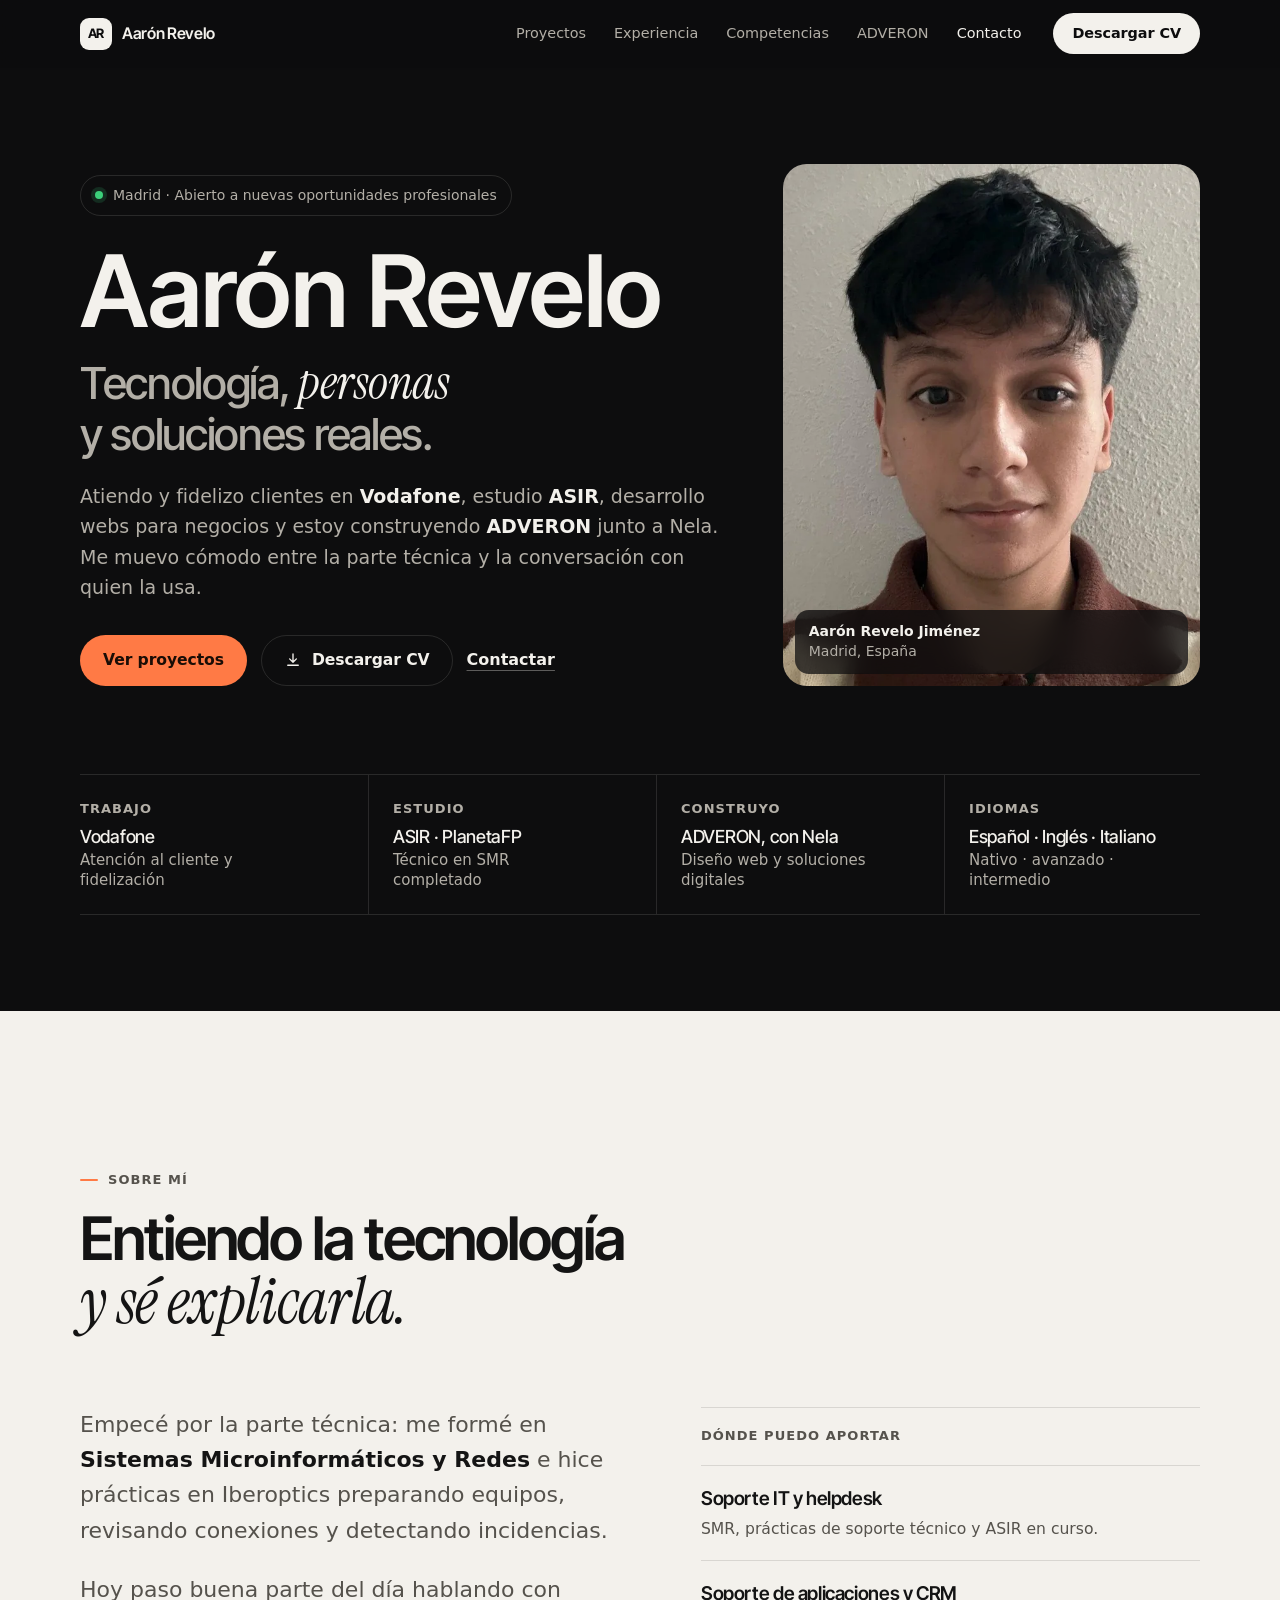
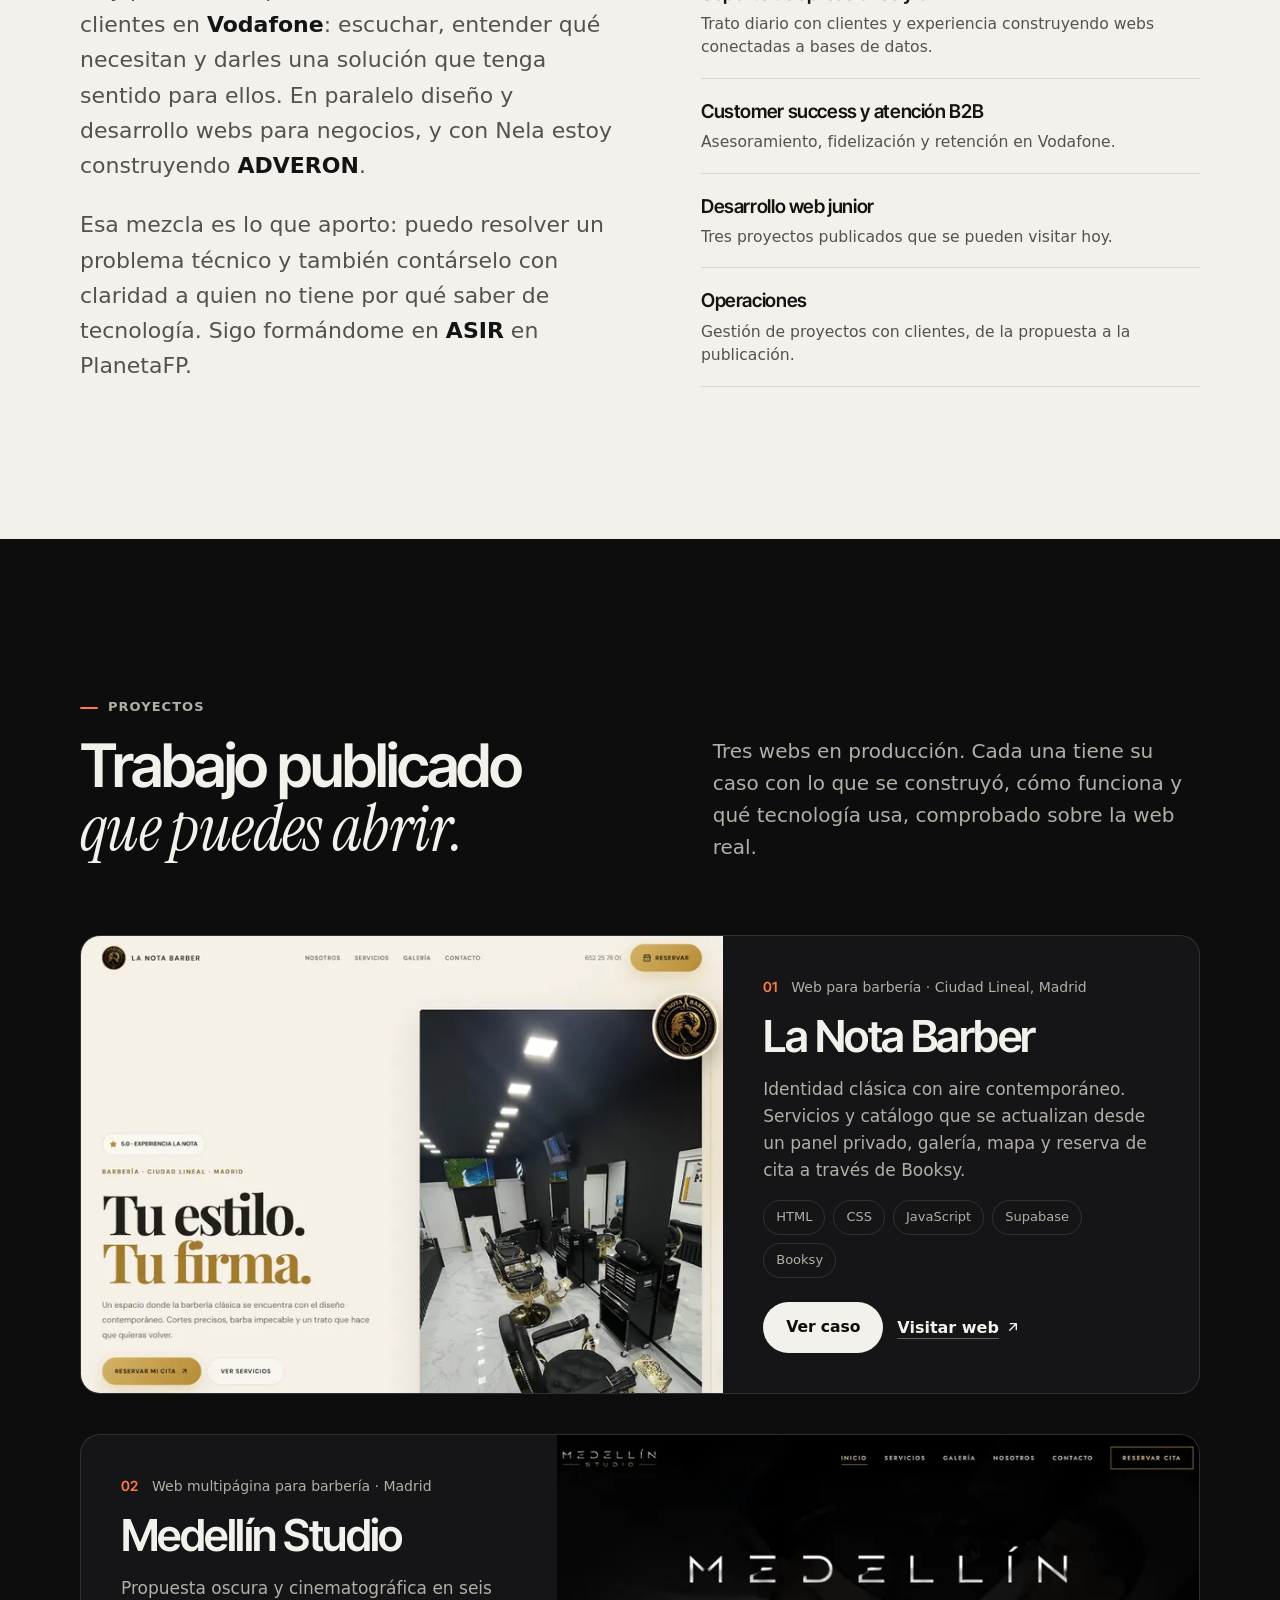
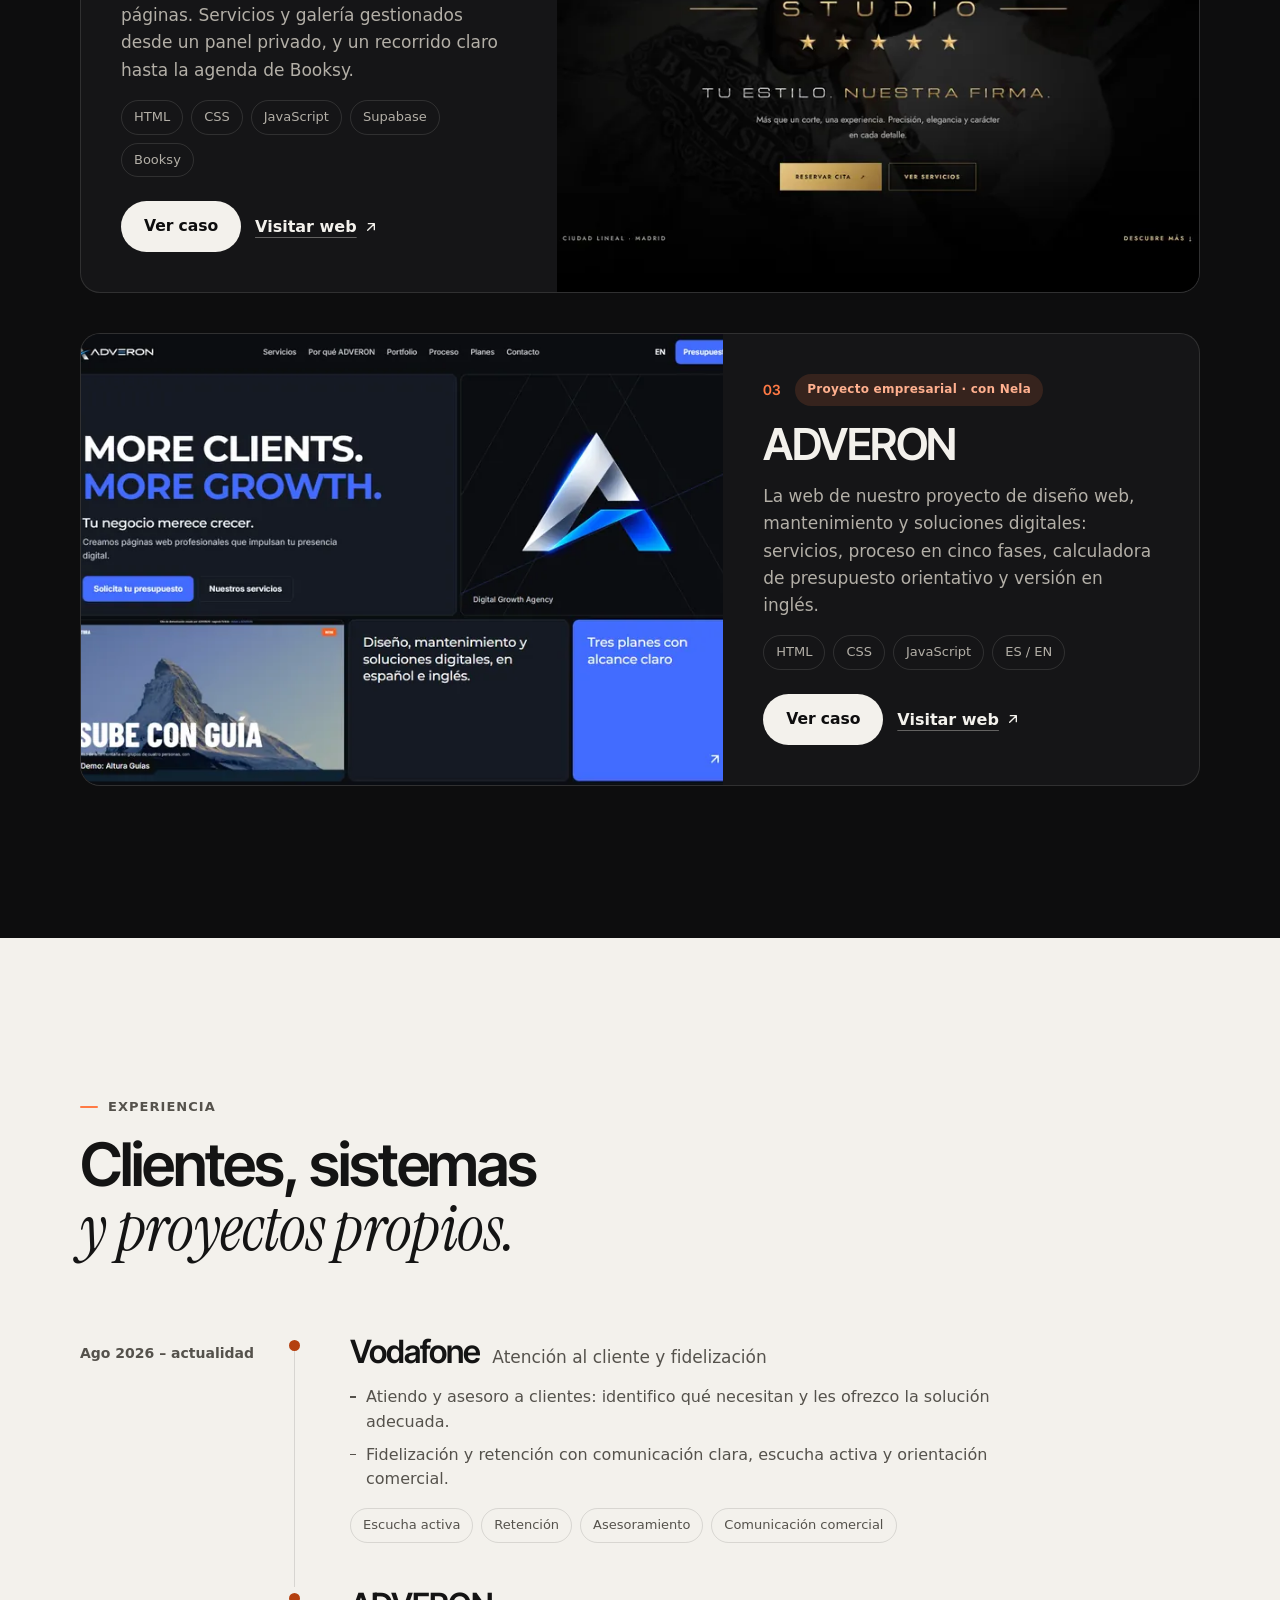
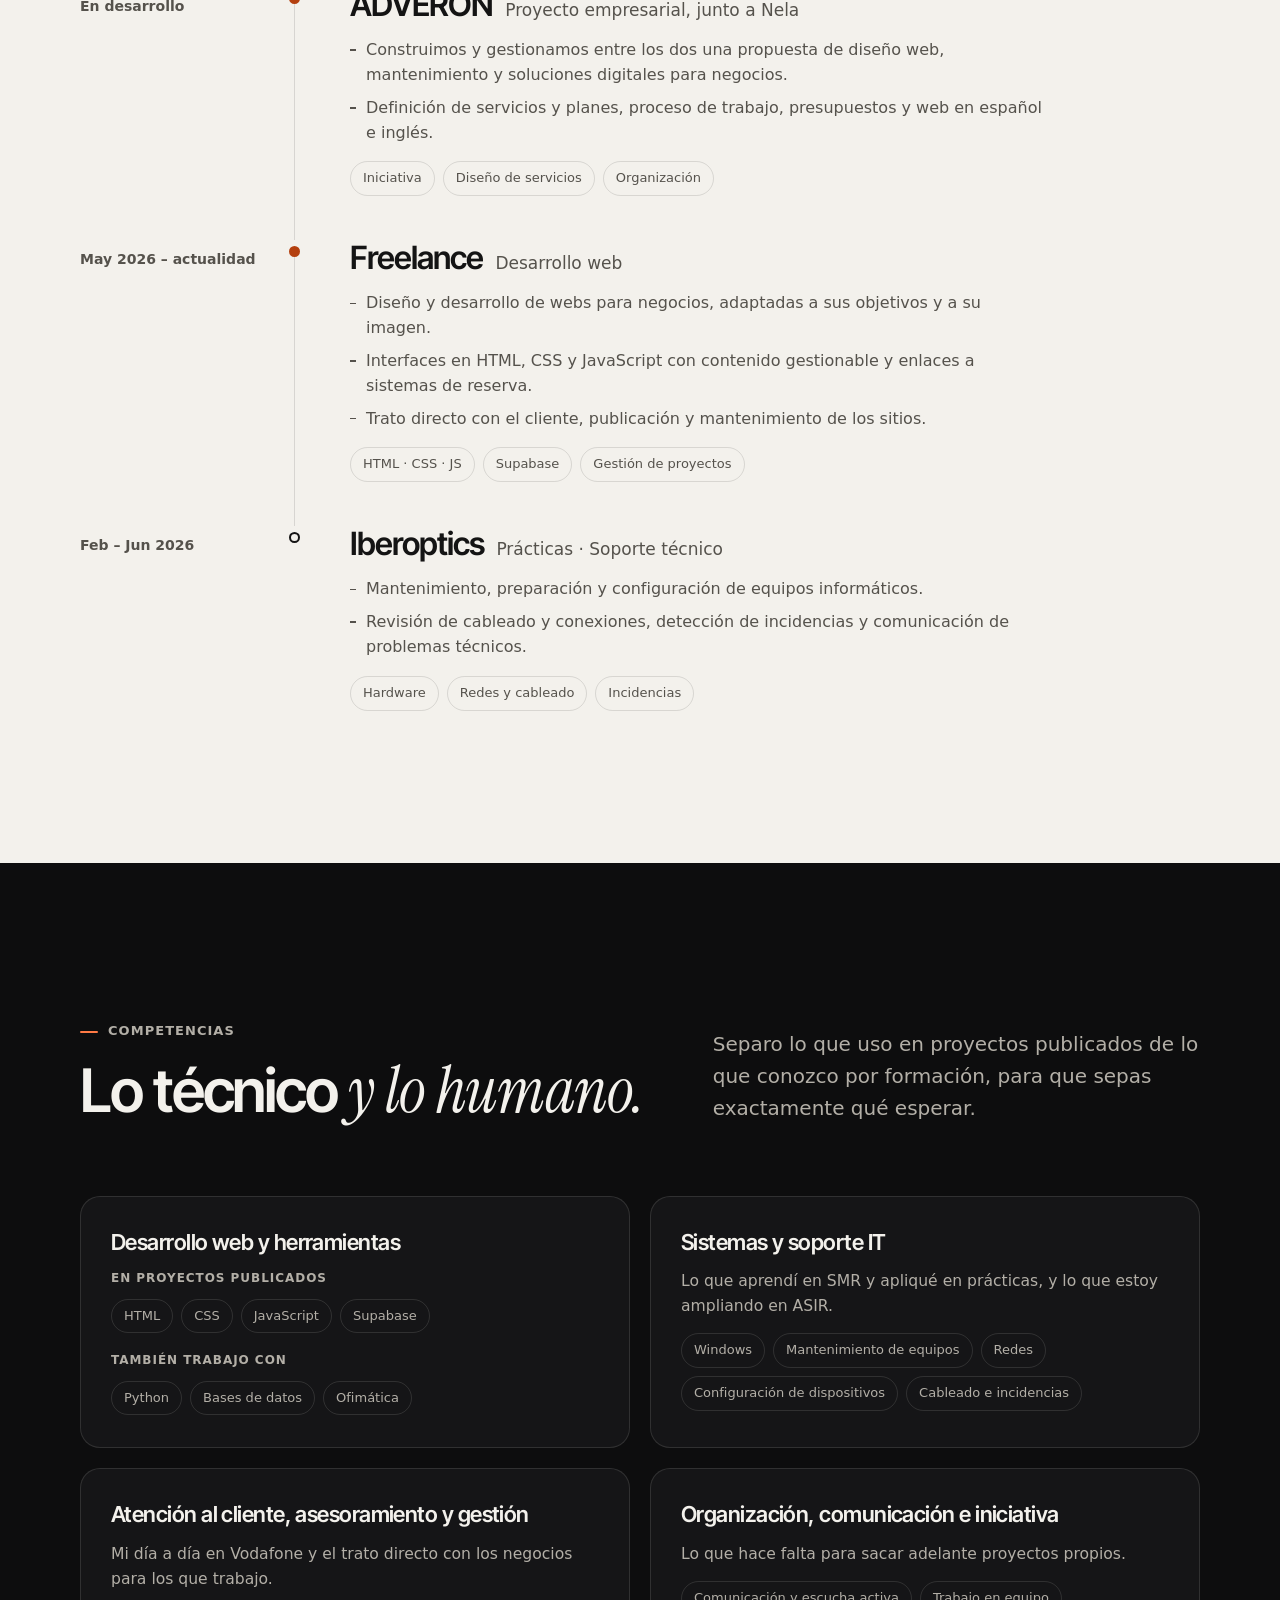
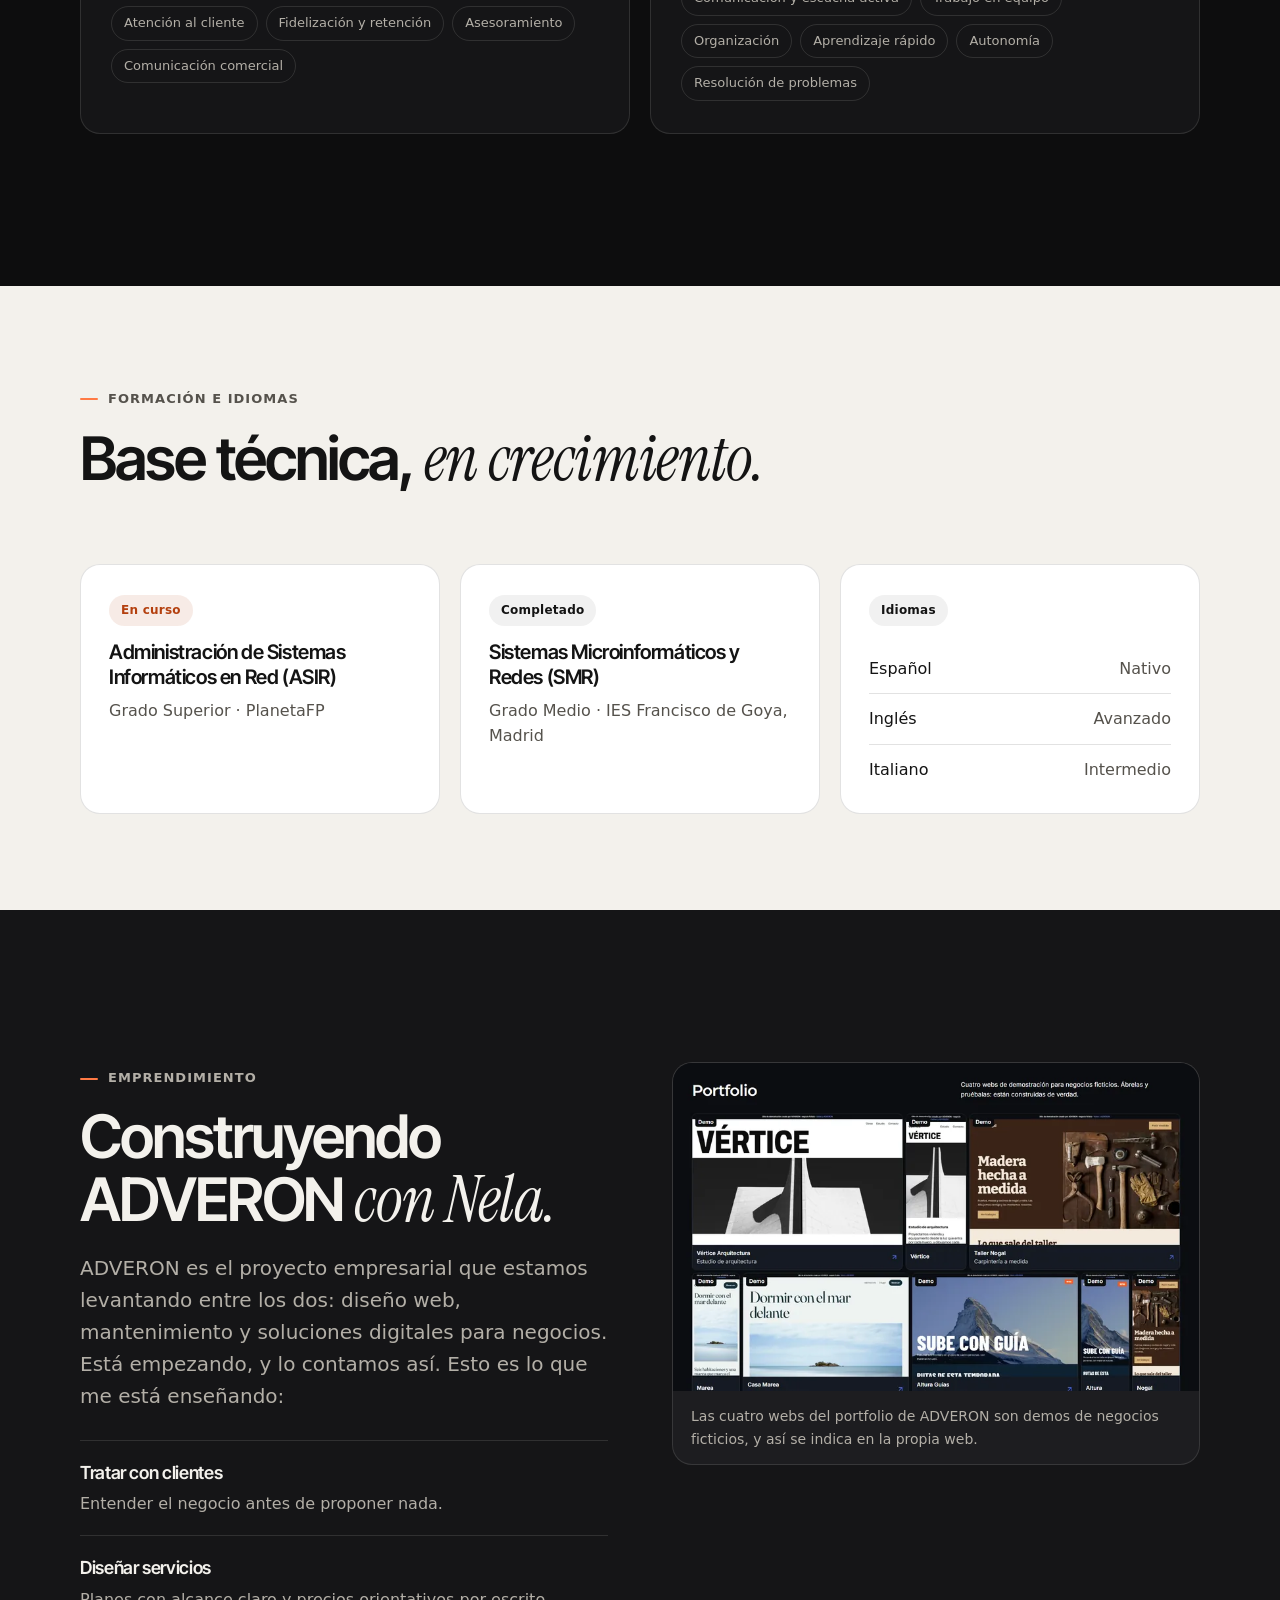
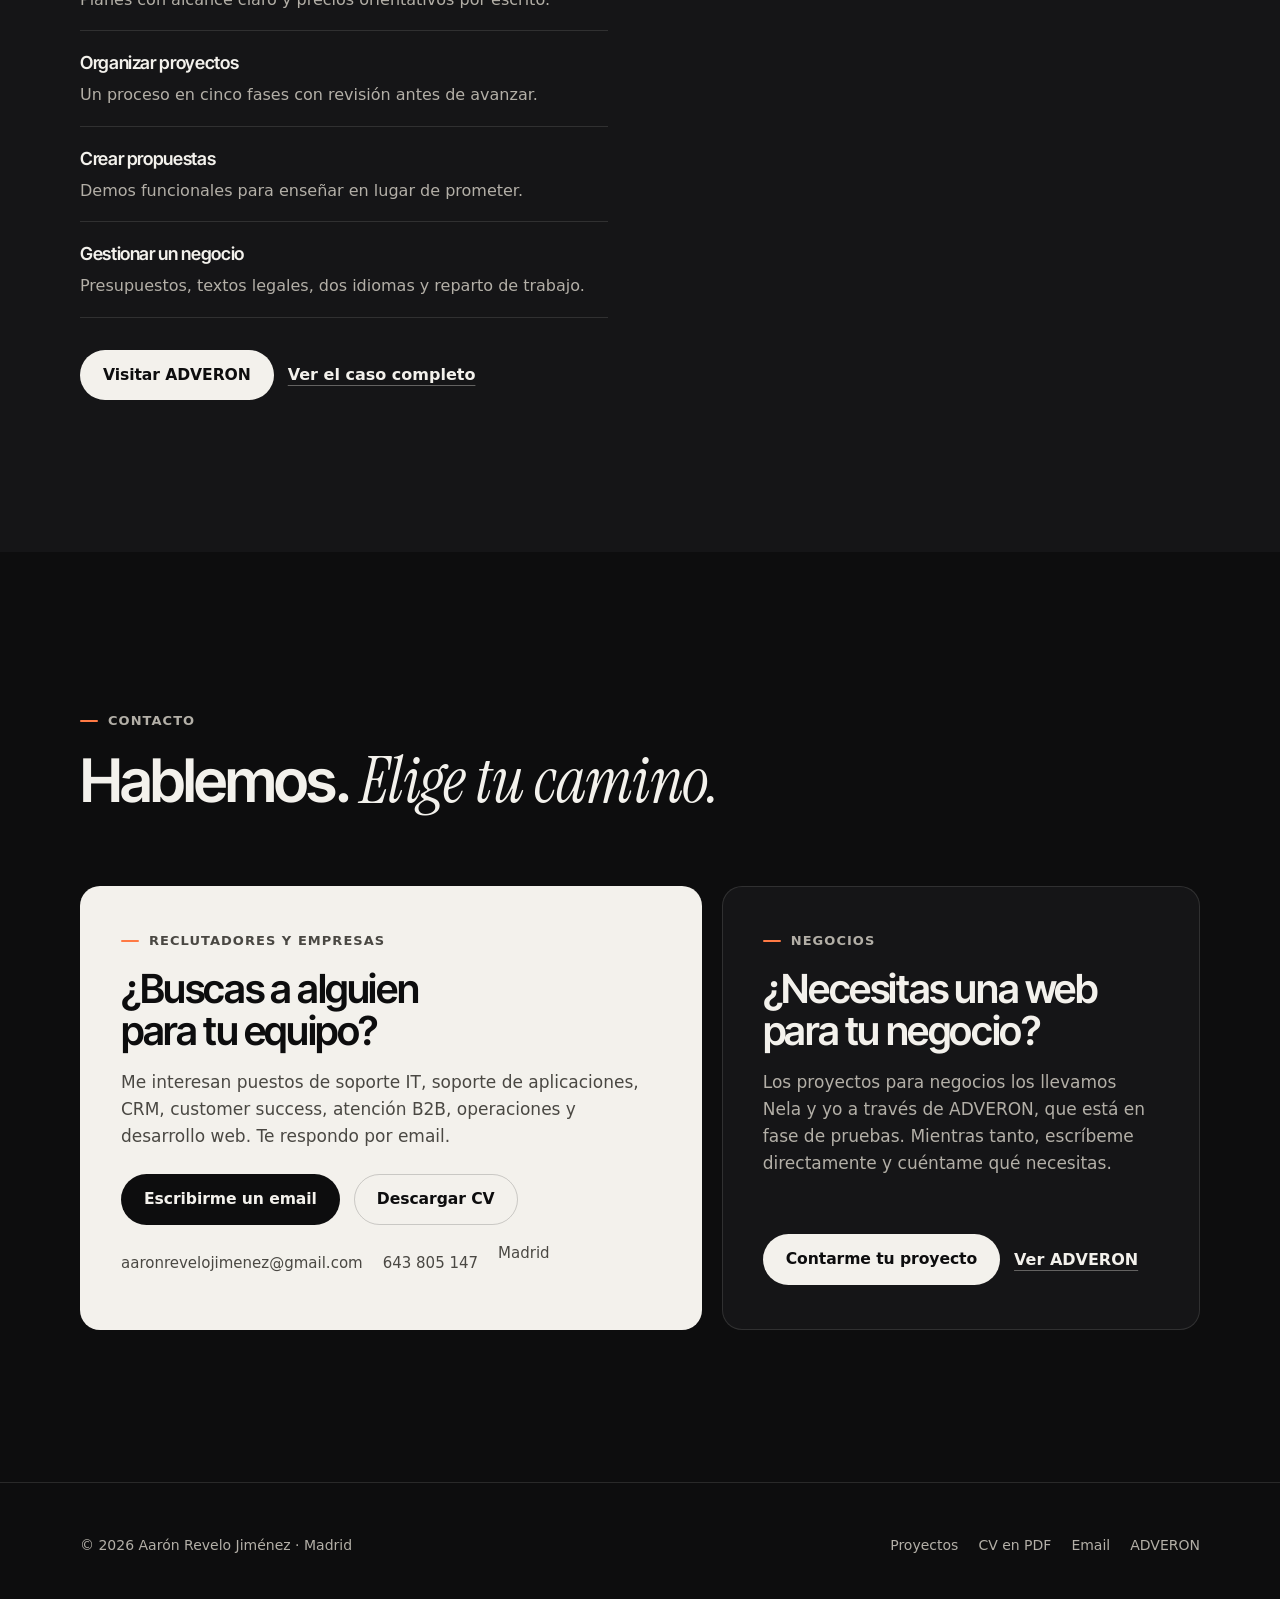
==== commit ae8d516e: "Contacto de negocios al email personal; ADVERON marcado como web en pruebas Co-Authored-By: Claude O" ====
--- a/index.html
+++ b/index.html
@@ -434,11 +434,11 @@
           <article class="path reveal" aria-labelledby="path-biz">
             <p class="kicker">Negocios</p>
             <h3 id="path-biz">¿Necesitas una web para tu negocio?</h3>
-            <p class="path__text">Los proyectos para negocios los llevamos Nela y yo a través de ADVERON. Allí puedes calcular un presupuesto orientativo y escribirnos.</p>
+            <p class="path__text">Los proyectos para negocios los llevamos Nela y yo a través de ADVERON, que está en fase de pruebas. Mientras tanto, escríbeme directamente y cuéntame qué necesitas.</p>
             <div class="actions">
-              <a class="btn btn--light" href="https://adveron-gamma.vercel.app/#contacto" target="_blank" rel="noopener">Pedir presupuesto <span class="sr-only">en ADVERON (se abre en una pestaña nueva)</span></a>
-            </div>
-            <p class="path__meta"><a href="mailto:hola@adveron.com">hola@adveron.com</a></p>
+              <a class="btn btn--light" href="mailto:aaronrevelojimenez@gmail.com?subject=Proyecto%20web%20para%20mi%20negocio">Contarme tu proyecto</a>
+              <a class="link" href="https://adveron-gamma.vercel.app/" target="_blank" rel="noopener">Ver ADVERON <span class="sr-only">(se abre en una pestaña nueva)</span></a>
+            </div>
           </article>
         </div>
       </div>
--- a/assets/css/site.css
+++ b/assets/css/site.css
@@ -459,7 +459,7 @@
 
 .fit { border-top: 1px solid var(--line-paper); }
 .fit__title {
-  padding: 22px 0 6px;
+  padding: 22px 0 14px;
   font-size: 0.8125rem;
   font-weight: 600;
   letter-spacing: 0.08em;
